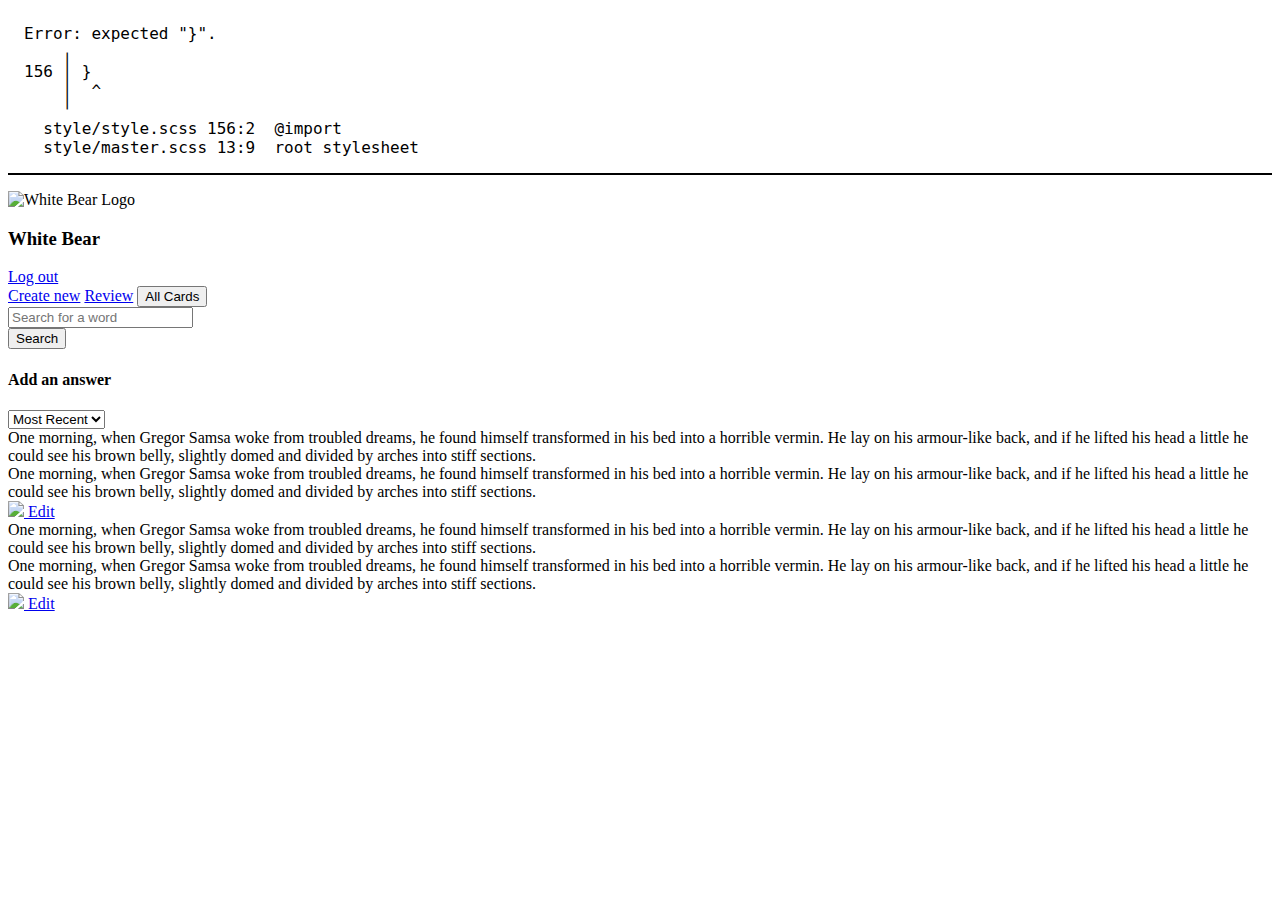
==== all-cards.html @ 585b77b2 "script" ====
<!DOCTYPE html>
<html lang="en">
   <head>
      <meta charset="UTF-8" />
      <meta content="width=device-width, initial-scale=1.0" name="viewport" />
      <link href="style/dist.css" rel="stylesheet" />
      <title>White Bear Review Answer</title>
   </head>
   <body>
      <div class="container">
         <div class="row">
            <div
               class="col-12 col-xl-6 offset-xl-3 col-lg-8 offset-lg-2 col-md-10 offset-md-1"
            >
               <img
                  alt="White Bear Logo"
                  src="icons/logo-app.svg"
                  width="32px;"
               />
               <h3 class="d-inline text-brand">White Bear</h3>
               <a
                  class="btn btn-link float-right"
                  href="index.html"
                  role="button"
                  >Log out</a
               >
               <div
                  aria-label="navigation"
                  class="btn-group d-flex mb-5"
                  role="navigation"
               >
                  <a
                     class="btn btn-secondary"
                     href="create-answer.html"
                     role="button"
                     >Create new</a
                  >
                  <a
                     class="btn btn-secondary tab-separator"
                     href="review-imagery.html"
                     role="button"
                     >Review</a
                  >
                  <button class="btn btn-secondary tab-separator tab-active">
                     All Cards
                  </button>
               </div>
            </div>
         </div>
         <div
            class="col-12 col-xl-6 offset-xl-3 col-lg-8 offset-lg-2 col-md-10 offset-md-1"
         >
            <form class="row d-flex">
               <div class="form-group col-9">
                  <input
                     aria-label="Search"
                     class="form-control"
                     placeholder="Search for a word"
                     type="text"
                  />
               </div>
               <div class="form-group d-inline col-3 float-right">
                  <button class="btn btn-primary btn-sm" type="submit">
                     Search
                  </button>
               </div>
            </form>
         </div>
         <div
            class="col-12 col-xl-6 offset-xl-3 col-lg-8 offset-lg-2 col-md-10 offset-md-1"
         >
            <form class="row d-flex">
               <div class="text-muted col-5">
                  <span class="text-nowrap"></span>
                  <h4><span class="text-nowrap">Add an answer</span></h4>
                  <span class="text-nowrap"></span>
               </div>
               <div class="form-group col-7">
                  <select class="form-control" id="exampleFormControlSelect1">
                     <option>
                        Most Recent
                     </option>
                     <option>
                        Oldest
                     </option>
                     <option>
                        Hardest
                     </option>
                     <option>
                        Easiest
                     </option>
                  </select>
               </div>
            </form>
            <div class="row mb-4">
               <div class="col-10">
                  <div class="card bg-primary">
                     <div class="card-body">
                        One morning, when Gregor Samsa woke from troubled
                        dreams, he found himself transformed in his bed into a
                        horrible vermin. He lay on his armour-like back, and if
                        he lifted his head a little he could see his brown
                        belly, slightly domed and divided by arches into stiff
                        sections.
                     </div>
                  </div>
                  <div class="card bg-secondary">
                     <div class="card-body">
                        One morning, when Gregor Samsa woke from troubled
                        dreams, he found himself transformed in his bed into a
                        horrible vermin. He lay on his armour-like back, and if
                        he lifted his head a little he could see his brown
                        belly, slightly domed and divided by arches into stiff
                        sections.
                     </div>
                  </div>
               </div>
               <div class="col-2 justify-content-left">
                  <a
                     class="btn btn-link float-right"
                     href="edit.html"
                     role="button"
                     ><img src="icons/edit.svg" width="20px" /> Edit</a
                  >
               </div>
            </div>
            <div class="row mb-4">
               <div class="col-10">
                  <div class="card bg-primary">
                     <div class="card-body">
                        One morning, when Gregor Samsa woke from troubled
                        dreams, he found himself transformed in his bed into a
                        horrible vermin. He lay on his armour-like back, and if
                        he lifted his head a little he could see his brown
                        belly, slightly domed and divided by arches into stiff
                        sections.
                     </div>
                  </div>
                  <div class="card bg-secondary">
                     <div class="card-body">
                        One morning, when Gregor Samsa woke from troubled
                        dreams, he found himself transformed in his bed into a
                        horrible vermin. He lay on his armour-like back, and if
                        he lifted his head a little he could see his brown
                        belly, slightly domed and divided by arches into stiff
                        sections.
                     </div>
                  </div>
               </div>
               <div class="col-2 justify-content-left mb-4">
                  <a
                     class="btn btn-link float-right"
                     href="edit.html"
                     role="button"
                     ><img class="d-inline" src="icons/edit.svg" width="20px" />
                     Edit</a
                  >
               </div>
            </div>
         </div>
      </div>
   </body>
</html>
---- style/dist.css ----
/* Error: expected "}".
 *     ,
 * 156 | }
 *     |  ^
 *     '
 *   style/style.scss 156:2  @import
 *   style/master.scss 13:9  root stylesheet */

body::before {
  font-family: "Source Code Pro", "SF Mono", Monaco, Inconsolata, "Fira Mono",
      "Droid Sans Mono", monospace, monospace;
  white-space: pre;
  display: block;
  padding: 1em;
  margin-bottom: 1em;
  border-bottom: 2px solid black;
  content: 'Error: expected "}".\a     \2577 \a 156 \2502  }\a     \2502   ^\a     \2575 \a   style/style.scss 156:2  @import\a   style/master.scss 13:9  root stylesheet';
}
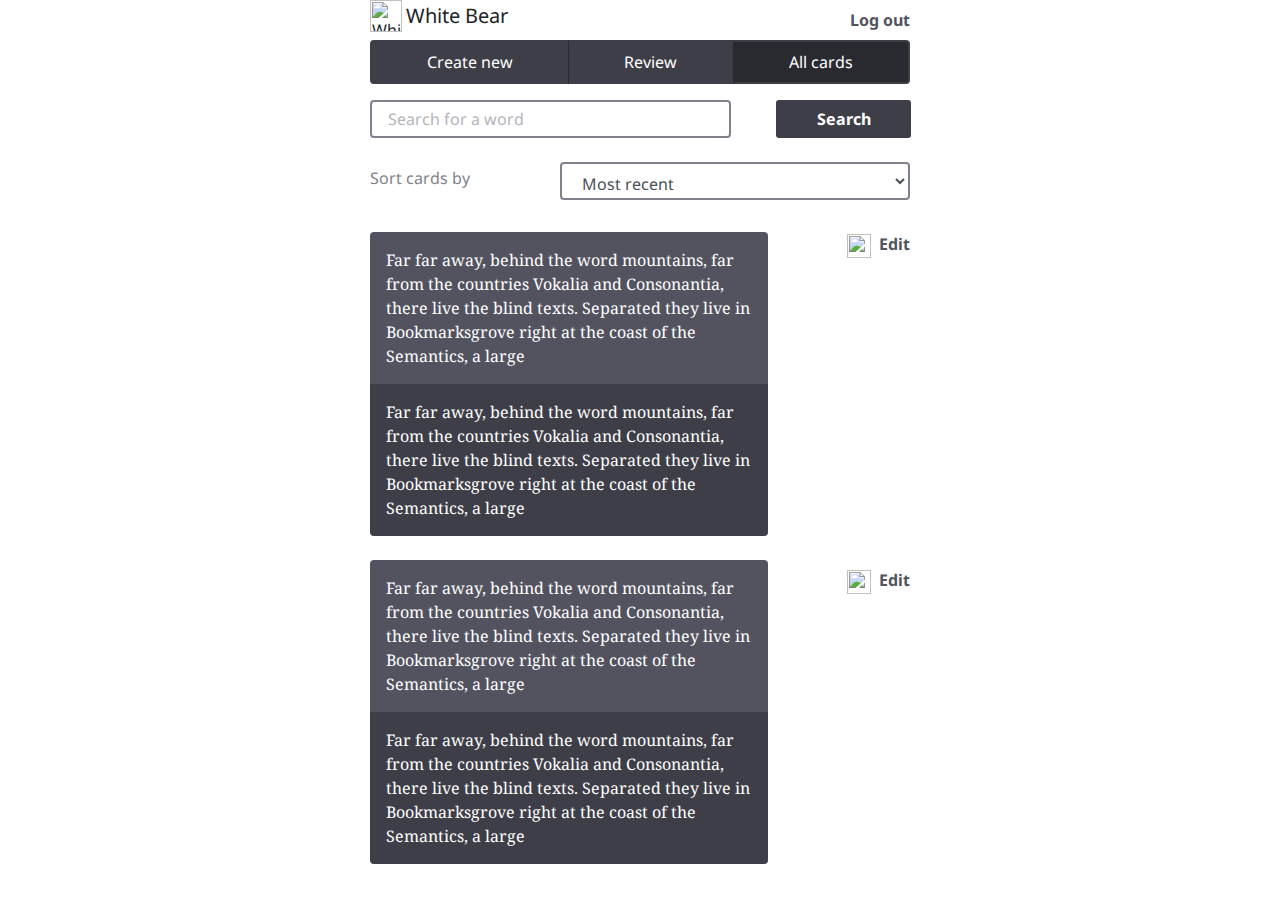
==== commit 9cd0bb0c: "updated" ====
--- a/all-cards.html
+++ b/all-cards.html
@@ -1,10 +1,10 @@
-<!DOCTYPE html>
 <html lang="en">
    <head>
       <meta charset="UTF-8" />
-      <meta content="width=device-width, initial-scale=1.0" name="viewport" />
-      <link href="style/dist.css" rel="stylesheet" />
-      <title>White Bear Review Answer</title>
+      <meta name="viewport" content="width=device-width, initial-scale=1.0" />
+      <meta http-equiv="X-UA-Compatible" content="ie=edge" />
+      <link rel="stylesheet" href="style/dist.css" />
+      <title>Review Cards</title>
    </head>
    <body>
       <div class="container">
@@ -12,152 +12,161 @@
             <div
                class="col-12 col-xl-6 offset-xl-3 col-lg-8 offset-lg-2 col-md-10 offset-md-1"
             >
-               <img
-                  alt="White Bear Logo"
-                  src="icons/logo-app.svg"
-                  width="32px;"
-               />
-               <h3 class="d-inline text-brand">White Bear</h3>
-               <a
-                  class="btn btn-link float-right"
-                  href="index.html"
-                  role="button"
-                  >Log out</a
-               >
+               <div>
+                  <img
+                     src="icons/logo-app.svg"
+                     width="32px;"
+                     alt="White Bear Logo"
+                  />
+
+                  <h3 class="d-inline btn-group">White Bear</h3>
+                  <a href="index.html" class="btn btn-link float-right"
+                     >Log out</a
+                  >
+               </div>
+
+               <!--Navigation bar-->
                <div
+                  class="btn-group nav-bar"
+                  role="navigation"
+                  style="width: 100%;"
                   aria-label="navigation"
-                  class="btn-group d-flex mb-5"
-                  role="navigation"
                >
                   <a
+                     href="create-answer.html"
+                     type="button"
                      class="btn btn-secondary"
-                     href="create-answer.html"
-                     role="button"
-                     >Create new</a
                   >
+                     Create new
+                  </a>
                   <a
+                     href="review-answer.html"
+                     type="button"
                      class="btn btn-secondary tab-separator"
-                     href="review-imagery.html"
-                     role="button"
-                     >Review</a
                   >
-                  <button class="btn btn-secondary tab-separator tab-active">
-                     All Cards
+                     Review
+                  </a>
+                  <a
+                     href="all-cards.html"
+                     type="button"
+                     class="btn btn-secondary tab-separator tab-active"
+                  >
+                     All cards
+                  </a>
+               </div>
+
+               <!-- top of all cards page -->
+               <div class="input-group-prepend mt-4 mb-5">
+                  <input
+                     type="text"
+                     class="form-control col-8 thick-border"
+                     placeholder="Search for a word"
+                  />
+                  <button
+                     type="submit"
+                     class="btn btn-primary btn-sm col-3 offset-1"
+                  >
+                     Search
                   </button>
+                  <div class="clearfix"></div>
+               </div>
+               <!-- come back to fix dropdown -->
+
+               <div class="row">
+                  <div class="col-4">
+                     <p class="text-muted mt-1" >
+                        Sort cards by
+                     </p>
+                  </div>
+                     <div class="col-8">
+                  <select class="thick-border form-control">
+                     <option selected>Most recent</option>
+                     <option value="1">Easiest</option>
+                     <option value="2">Hardest</option>
+                     <option value="3">Oldest</option>
+                  </select>
                </div>
             </div>
-         </div>
-         <div
-            class="col-12 col-xl-6 offset-xl-3 col-lg-8 offset-lg-2 col-md-10 offset-md-1"
-         >
-            <form class="row d-flex">
-               <div class="form-group col-9">
-                  <input
-                     aria-label="Search"
-                     class="form-control"
-                     placeholder="Search for a word"
-                     type="text"
-                  />
-               </div>
-               <div class="form-group d-inline col-3 float-right">
-                  <button class="btn btn-primary btn-sm" type="submit">
-                     Search
-                  </button>
-               </div>
-            </form>
-         </div>
-         <div
-            class="col-12 col-xl-6 offset-xl-3 col-lg-8 offset-lg-2 col-md-10 offset-md-1"
-         >
-            <form class="row d-flex">
-               <div class="text-muted col-5">
-                  <span class="text-nowrap"></span>
-                  <h4><span class="text-nowrap">Add an answer</span></h4>
-                  <span class="text-nowrap"></span>
-               </div>
-               <div class="form-group col-7">
-                  <select class="form-control" id="exampleFormControlSelect1">
-                     <option>
-                        Most Recent
-                     </option>
-                     <option>
-                        Oldest
-                     </option>
-                     <option>
-                        Hardest
-                     </option>
-                     <option>
-                        Easiest
-                     </option>
-                  </select>
-               </div>
-            </form>
-            <div class="row mb-4">
-               <div class="col-10">
-                  <div class="card bg-primary">
-                     <div class="card-body">
-                        One morning, when Gregor Samsa woke from troubled
-                        dreams, he found himself transformed in his bed into a
-                        horrible vermin. He lay on his armour-like back, and if
-                        he lifted his head a little he could see his brown
-                        belly, slightly domed and divided by arches into stiff
-                        sections.
+            <div class="clearfix"></div>
+
+            <!-- first edit button -->
+            <div class="row">
+               <div class="mt-6 col-9">
+                  <div class="card bg-primary ">
+                     <div
+                        class="card-body"
+                        style="color: white; font-size: 16px;"
+                     >
+                        Far far away, behind the word mountains, far from the
+                        countries Vokalia and Consonantia, there live the blind
+                        texts. Separated they live in Bookmarksgrove right at
+                        the coast of the Semantics, a large
                      </div>
                   </div>
-                  <div class="card bg-secondary">
-                     <div class="card-body">
-                        One morning, when Gregor Samsa woke from troubled
-                        dreams, he found himself transformed in his bed into a
-                        horrible vermin. He lay on his armour-like back, and if
-                        he lifted his head a little he could see his brown
-                        belly, slightly domed and divided by arches into stiff
-                        sections.
+
+                  <div class="card bg-secondary mb-5">
+                     <div class="card-body" style="font-size: 16px;">
+                        Far far away, behind the word mountains, far from the
+                        countries Vokalia and Consonantia, there live the blind
+                        texts. Separated they live in Bookmarksgrove right at
+                        the coast of the Semantics, a large
                      </div>
                   </div>
                </div>
-               <div class="col-2 justify-content-left">
-                  <a
-                     class="btn btn-link float-right"
-                     href="edit.html"
-                     role="button"
-                     ><img src="icons/edit.svg" width="20px" /> Edit</a
-                  >
+               <div class=" mt-5 col-3">
+                  <a href="edit.html" type="button" class="btn btn-link float-right">
+                     <img
+                        src="/icons/edit.svg"
+                        width="24px"
+                        style="margin-bottom: 0px;"
+                        class="mr-1"
+                     />
+                     Edit
+                  </a>
                </div>
             </div>
-            <div class="row mb-4">
-               <div class="col-10">
+            <!-- second edit button-->
+            <div class="row">
+               <div class="col-9">
                   <div class="card bg-primary">
-                     <div class="card-body">
-                        One morning, when Gregor Samsa woke from troubled
-                        dreams, he found himself transformed in his bed into a
-                        horrible vermin. He lay on his armour-like back, and if
-                        he lifted his head a little he could see his brown
-                        belly, slightly domed and divided by arches into stiff
-                        sections.
+                     <div
+                        class="card-body"
+                        style="color: white; font-size: 16px;"
+                     >
+                        Far far away, behind the word mountains, far from the
+                        countries Vokalia and Consonantia, there live the blind
+                        texts. Separated they live in Bookmarksgrove right at
+                        the coast of the Semantics, a large
                      </div>
                   </div>
-                  <div class="card bg-secondary">
-                     <div class="card-body">
-                        One morning, when Gregor Samsa woke from troubled
-                        dreams, he found himself transformed in his bed into a
-                        horrible vermin. He lay on his armour-like back, and if
-                        he lifted his head a little he could see his brown
-                        belly, slightly domed and divided by arches into stiff
-                        sections.
+
+                  <div class="card bg-secondary  mb-5">
+                     <div class="card-body" style="font-size: 16px;">
+                        Far far away, behind the word mountains, far from the
+                        countries Vokalia and Consonantia, there live the blind
+                        texts. Separated they live in Bookmarksgrove right at
+                        the coast of the Semantics, a large
                      </div>
                   </div>
                </div>
-               <div class="col-2 justify-content-left mb-4">
-                  <a
-                     class="btn btn-link float-right"
-                     href="edit.html"
-                     role="button"
-                     ><img class="d-inline" src="icons/edit.svg" width="20px" />
-                     Edit</a
-                  >
+               <div class="col-3">
+                  <a href="edit.html" type="button" class="btn btn-link float-right">
+                     <img
+                        src="/icons/edit.svg"
+                        width="24px"
+                        style="margin-bottom: 0px;"
+                        class="mr-1"
+                     />
+                     Edit
+                  </a>
                </div>
             </div>
          </div>
       </div>
    </body>
-</html>
+   <script
+      src="https://cdnjs.cloudflare.com/ajax/libs/jquery/3.5.1/jquery.min.js"
+      defer
+   ></script>
+   <script src="script.js" defer></script>
+</html>--- a/style/dist.css
+++ b/style/dist.css
@@ -1,18 +1,11903 @@
-/* Error: expected "}".
- *     ,
- * 156 | }
- *     |  ^
- *     '
- *   style/style.scss 156:2  @import
- *   style/master.scss 13:9  root stylesheet */
-
-body::before {
-  font-family: "Source Code Pro", "SF Mono", Monaco, Inconsolata, "Fira Mono",
-      "Droid Sans Mono", monospace, monospace;
-  white-space: pre;
-  display: block;
-  padding: 1em;
-  margin-bottom: 1em;
-  border-bottom: 2px solid black;
-  content: 'Error: expected "}".\a     \2577 \a 156 \2502  }\a     \2502   ^\a     \2575 \a   style/style.scss 156:2  @import\a   style/master.scss 13:9  root stylesheet';
-}
+@charset "UTF-8";
+@import url("https://fonts.googleapis.com/css2?family=Fira+Sans:wght@500&family=Noto+Sans:wght@400;700&family=Noto+Serif&display=swap");
+/*!
+ * Bootstrap v4.4.1 (https://getbootstrap.com/)
+ * Copyright 2011-2019 The Bootstrap Authors
+ * Copyright 2011-2019 Twitter, Inc.
+ * Licensed under MIT (https://github.com/twbs/bootstrap/blob/master/LICENSE)
+ */
+:root {
+   --blue: #2f52b9;
+   --indigo: #6610f2;
+   --purple: #6f42c1;
+   --pink: #e83e8c;
+   --red: #a42443;
+   --orange: #fd7e14;
+   --yellow: #ffc107;
+   --green: #28a745;
+   --teal: #20c997;
+   --cyan: #17a2b8;
+   --white: #fff;
+   --gray: #52535f;
+   --gray-dark: #292a30;
+   --primary: #52535f;
+   --secondary: #3d3e47;
+   --success: #2f52b9;
+   --info: #17a2b8;
+   --warning: #ffc107;
+   --danger: #a42443;
+   --light: #cccdd2;
+   --dark: #292a30;
+   --breakpoint-xs: 0;
+   --breakpoint-sm: 576px;
+   --breakpoint-md: 768px;
+   --breakpoint-lg: 992px;
+   --breakpoint-xl: 1200px;
+   --font-family-sans-serif: "Noto Sans", sans-serif, "Apple Color Emoji",
+      "Segoe UI Emoji", "Segoe UI Symbol", "Noto Color Emoji";
+   --font-family-monospace: SFMono-Regular, Menlo, Monaco, Consolas,
+      "Liberation Mono", "Courier New", monospace;
+}
+
+*,
+*::before,
+*::after {
+   box-sizing: border-box;
+}
+
+html {
+   font-family: sans-serif;
+   line-height: 1.15;
+   -webkit-text-size-adjust: 100%;
+   -webkit-tap-highlight-color: rgba(0, 0, 0, 0);
+}
+
+article,
+aside,
+figcaption,
+figure,
+footer,
+header,
+hgroup,
+main,
+nav,
+section {
+   display: block;
+}
+
+body {
+   margin: 0;
+   font-family: "Noto Sans", sans-serif, "Apple Color Emoji", "Segoe UI Emoji",
+      "Segoe UI Symbol", "Noto Color Emoji";
+   font-size: 1rem;
+   font-weight: 400;
+   line-height: 1.5;
+   color: #212529;
+   text-align: left;
+   background-color: #fff;
+}
+
+[tabindex="-1"]:focus:not(:focus-visible) {
+   outline: 0 !important;
+}
+
+hr {
+   box-sizing: content-box;
+   height: 0;
+   overflow: visible;
+}
+
+h1,
+h2,
+h3,
+h4,
+h5,
+h6 {
+   margin-top: 0;
+   margin-bottom: 0.5rem;
+}
+
+p {
+   margin-top: 0;
+   margin-bottom: 0;
+}
+
+abbr[title],
+abbr[data-original-title] {
+   text-decoration: underline;
+   text-decoration: underline dotted;
+   cursor: help;
+   border-bottom: 0;
+   text-decoration-skip-ink: none;
+}
+
+address {
+   margin-bottom: 1rem;
+   font-style: normal;
+   line-height: inherit;
+}
+
+ol,
+ul,
+dl {
+   margin-top: 0;
+   margin-bottom: 1rem;
+}
+
+ol ol,
+ul ul,
+ol ul,
+ul ol {
+   margin-bottom: 0;
+}
+
+dt {
+   font-weight: 700;
+}
+
+dd {
+   margin-bottom: 0.5rem;
+   margin-left: 0;
+}
+
+blockquote {
+   margin: 0 0 1rem;
+}
+
+b,
+strong {
+   font-weight: bolder;
+}
+
+small {
+   font-size: 80%;
+}
+
+sub,
+sup {
+   position: relative;
+   font-size: 75%;
+   line-height: 0;
+   vertical-align: baseline;
+}
+
+sub {
+   bottom: -0.25em;
+}
+
+sup {
+   top: -0.5em;
+}
+
+a {
+   color: #52535f;
+   text-decoration: none;
+   background-color: transparent;
+}
+a:hover {
+   color: #2f2f36;
+   text-decoration: underline;
+}
+
+a:not([href]) {
+   color: inherit;
+   text-decoration: none;
+}
+a:not([href]):hover {
+   color: inherit;
+   text-decoration: none;
+}
+
+pre,
+code,
+kbd,
+samp {
+   font-family: SFMono-Regular, Menlo, Monaco, Consolas, "Liberation Mono",
+      "Courier New", monospace;
+   font-size: 1em;
+}
+
+pre {
+   margin-top: 0;
+   margin-bottom: 1rem;
+   overflow: auto;
+}
+
+figure {
+   margin: 0 0 1rem;
+}
+
+img {
+   vertical-align: middle;
+   border-style: none;
+}
+
+svg {
+   overflow: hidden;
+   vertical-align: middle;
+}
+
+table {
+   border-collapse: collapse;
+}
+
+caption {
+   padding-top: 0.75rem;
+   padding-bottom: 0.75rem;
+   color: #6c757d;
+   text-align: left;
+   caption-side: bottom;
+}
+
+th {
+   text-align: inherit;
+}
+
+label {
+   display: inline-block;
+   margin-bottom: 0.5rem;
+}
+
+button {
+   border-radius: 0;
+}
+
+button:focus {
+   outline: 1px dotted;
+   outline: 5px auto -webkit-focus-ring-color;
+}
+
+input,
+button,
+select,
+optgroup,
+textarea {
+   margin: 0;
+   font-family: inherit;
+   font-size: inherit;
+   line-height: inherit;
+}
+
+button,
+input {
+   overflow: visible;
+}
+
+button,
+select {
+   text-transform: none;
+}
+
+select {
+   word-wrap: normal;
+}
+
+button,
+[type="button"],
+[type="reset"],
+[type="submit"] {
+   -webkit-appearance: button;
+}
+
+button:not(:disabled),
+[type="button"]:not(:disabled),
+[type="reset"]:not(:disabled),
+[type="submit"]:not(:disabled) {
+   cursor: pointer;
+}
+
+button::-moz-focus-inner,
+[type="button"]::-moz-focus-inner,
+[type="reset"]::-moz-focus-inner,
+[type="submit"]::-moz-focus-inner {
+   padding: 0;
+   border-style: none;
+}
+
+input[type="radio"],
+input[type="checkbox"] {
+   box-sizing: border-box;
+   padding: 0;
+}
+
+input[type="date"],
+input[type="time"],
+input[type="datetime-local"],
+input[type="month"] {
+   -webkit-appearance: listbox;
+}
+
+textarea {
+   overflow: auto;
+   resize: vertical;
+}
+
+fieldset {
+   min-width: 0;
+   padding: 0;
+   margin: 0;
+   border: 0;
+}
+
+legend {
+   display: block;
+   width: 100%;
+   max-width: 100%;
+   padding: 0;
+   margin-bottom: 0.5rem;
+   font-size: 1.5rem;
+   line-height: inherit;
+   color: inherit;
+   white-space: normal;
+}
+
+progress {
+   vertical-align: baseline;
+}
+
+[type="number"]::-webkit-inner-spin-button,
+[type="number"]::-webkit-outer-spin-button {
+   height: auto;
+}
+
+[type="search"] {
+   outline-offset: -2px;
+   -webkit-appearance: none;
+}
+
+[type="search"]::-webkit-search-decoration {
+   -webkit-appearance: none;
+}
+
+::-webkit-file-upload-button {
+   font: inherit;
+   -webkit-appearance: button;
+}
+
+output {
+   display: inline-block;
+}
+
+summary {
+   display: list-item;
+   cursor: pointer;
+}
+
+template {
+   display: none;
+}
+
+[hidden] {
+   display: none !important;
+}
+
+h1,
+h2,
+h3,
+h4,
+h5,
+h6,
+.h1,
+.h2,
+.h3,
+.h4,
+.h5,
+.h6 {
+   margin-bottom: 0.5rem;
+   font-weight: 500;
+   line-height: 1.2;
+}
+
+h1,
+.h1 {
+   font-size: 3.75rem;
+}
+
+h2,
+.h2 {
+   font-size: 1.6875rem;
+}
+
+h3,
+.h3 {
+   font-size: 1.25rem;
+}
+
+h4,
+.h4 {
+   font-size: 1.25rem;
+}
+
+h5,
+.h5 {
+   font-size: 1.25rem;
+}
+
+h6,
+.h6 {
+   font-size: 1rem;
+}
+
+.lead {
+   font-size: 1.25rem;
+   font-weight: 400;
+}
+
+.display-1 {
+   font-size: 6rem;
+   font-weight: 300;
+   line-height: 1.2;
+}
+
+.display-2 {
+   font-size: 5.5rem;
+   font-weight: 300;
+   line-height: 1.2;
+}
+
+.display-3 {
+   font-size: 4.5rem;
+   font-weight: 300;
+   line-height: 1.2;
+}
+
+.display-4 {
+   font-size: 3.5rem;
+   font-weight: 300;
+   line-height: 1.2;
+}
+
+hr {
+   margin-top: 1rem;
+   margin-bottom: 1rem;
+   border: 0;
+   border-top: 1px solid rgba(0, 0, 0, 0.1);
+}
+
+small,
+.small {
+   font-size: 80%;
+   font-weight: 400;
+}
+
+mark,
+.mark {
+   padding: 0.2em;
+   background-color: #fcf8e3;
+}
+
+.list-unstyled {
+   padding-left: 0;
+   list-style: none;
+}
+
+.list-inline {
+   padding-left: 0;
+   list-style: none;
+}
+
+.list-inline-item {
+   display: inline-block;
+}
+.list-inline-item:not(:last-child) {
+   margin-right: 0.5rem;
+}
+
+.initialism {
+   font-size: 90%;
+   text-transform: uppercase;
+}
+
+.blockquote {
+   margin-bottom: 1rem;
+   font-size: 1.25rem;
+}
+
+.blockquote-footer {
+   display: block;
+   font-size: 80%;
+   color: #6c757d;
+}
+.blockquote-footer::before {
+   content: "— ";
+}
+
+.img-fluid {
+   max-width: 100%;
+   height: auto;
+}
+
+.img-thumbnail {
+   padding: 0.25rem;
+   background-color: #fff;
+   border: 1px solid #dee2e6;
+   border-radius: 0.25rem;
+   max-width: 100%;
+   height: auto;
+}
+
+.figure {
+   display: inline-block;
+}
+
+.figure-img {
+   margin-bottom: 0.5rem;
+   line-height: 1;
+}
+
+.figure-caption {
+   font-size: 90%;
+   color: #6c757d;
+}
+
+code {
+   font-size: 87.5%;
+   color: #e83e8c;
+   word-wrap: break-word;
+}
+a > code {
+   color: inherit;
+}
+
+kbd {
+   padding: 0.2rem 0.4rem;
+   font-size: 87.5%;
+   color: #fff;
+   background-color: #212529;
+   border-radius: 4px;
+}
+kbd kbd {
+   padding: 0;
+   font-size: 100%;
+   font-weight: 700;
+}
+
+pre {
+   display: block;
+   font-size: 87.5%;
+   color: #212529;
+}
+pre code {
+   font-size: inherit;
+   color: inherit;
+   word-break: normal;
+}
+
+.pre-scrollable {
+   max-height: 340px;
+   overflow-y: scroll;
+}
+
+.container {
+   width: 100%;
+   padding-right: 15px;
+   padding-left: 15px;
+   margin-right: auto;
+   margin-left: auto;
+}
+@media (min-width: 576px) {
+   .container {
+      max-width: 540px;
+   }
+}
+@media (min-width: 768px) {
+   .container {
+      max-width: 720px;
+   }
+}
+@media (min-width: 992px) {
+   .container {
+      max-width: 960px;
+   }
+}
+@media (min-width: 1200px) {
+   .container {
+      max-width: 1140px;
+   }
+}
+
+.container-fluid,
+.container-xl,
+.container-lg,
+.container-md,
+.container-sm {
+   width: 100%;
+   padding-right: 15px;
+   padding-left: 15px;
+   margin-right: auto;
+   margin-left: auto;
+}
+
+@media (min-width: 576px) {
+   .container-sm,
+   .container {
+      max-width: 540px;
+   }
+}
+@media (min-width: 768px) {
+   .container-md,
+   .container-sm,
+   .container {
+      max-width: 720px;
+   }
+}
+@media (min-width: 992px) {
+   .container-lg,
+   .container-md,
+   .container-sm,
+   .container {
+      max-width: 960px;
+   }
+}
+@media (min-width: 1200px) {
+   .container-xl,
+   .container-lg,
+   .container-md,
+   .container-sm,
+   .container {
+      max-width: 1140px;
+   }
+}
+.row {
+   display: flex;
+   flex-wrap: wrap;
+   margin-right: -15px;
+   margin-left: -15px;
+}
+
+.no-gutters {
+   margin-right: 0;
+   margin-left: 0;
+}
+.no-gutters > .col,
+.no-gutters > [class*="col-"] {
+   padding-right: 0;
+   padding-left: 0;
+}
+
+.col-xl,
+.col-xl-auto,
+.col-xl-12,
+.col-xl-11,
+.col-xl-10,
+.col-xl-9,
+.col-xl-8,
+.col-xl-7,
+.col-xl-6,
+.col-xl-5,
+.col-xl-4,
+.col-xl-3,
+.col-xl-2,
+.col-xl-1,
+.col-lg,
+.col-lg-auto,
+.col-lg-12,
+.col-lg-11,
+.col-lg-10,
+.col-lg-9,
+.col-lg-8,
+.col-lg-7,
+.col-lg-6,
+.col-lg-5,
+.col-lg-4,
+.col-lg-3,
+.col-lg-2,
+.col-lg-1,
+.col-md,
+.col-md-auto,
+.col-md-12,
+.col-md-11,
+.col-md-10,
+.col-md-9,
+.col-md-8,
+.col-md-7,
+.col-md-6,
+.col-md-5,
+.col-md-4,
+.col-md-3,
+.col-md-2,
+.col-md-1,
+.col-sm,
+.col-sm-auto,
+.col-sm-12,
+.col-sm-11,
+.col-sm-10,
+.col-sm-9,
+.col-sm-8,
+.col-sm-7,
+.col-sm-6,
+.col-sm-5,
+.col-sm-4,
+.col-sm-3,
+.col-sm-2,
+.col-sm-1,
+.col,
+.col-auto,
+.col-12,
+.col-11,
+.col-10,
+.col-9,
+.col-8,
+.col-7,
+.col-6,
+.col-5,
+.col-4,
+.col-3,
+.col-2,
+.col-1 {
+   position: relative;
+   width: 100%;
+   padding-right: 15px;
+   padding-left: 15px;
+}
+
+.col {
+   flex-basis: 0;
+   flex-grow: 1;
+   max-width: 100%;
+}
+
+.row-cols-1 > * {
+   flex: 0 0 100%;
+   max-width: 100%;
+}
+
+.row-cols-2 > * {
+   flex: 0 0 50%;
+   max-width: 50%;
+}
+
+.row-cols-3 > * {
+   flex: 0 0 33.3333333333%;
+   max-width: 33.3333333333%;
+}
+
+.row-cols-4 > * {
+   flex: 0 0 25%;
+   max-width: 25%;
+}
+
+.row-cols-5 > * {
+   flex: 0 0 20%;
+   max-width: 20%;
+}
+
+.row-cols-6 > * {
+   flex: 0 0 16.6666666667%;
+   max-width: 16.6666666667%;
+}
+
+.col-auto {
+   flex: 0 0 auto;
+   width: auto;
+   max-width: 100%;
+}
+
+.col-1 {
+   flex: 0 0 8.3333333333%;
+   max-width: 8.3333333333%;
+}
+
+.col-2 {
+   flex: 0 0 16.6666666667%;
+   max-width: 16.6666666667%;
+}
+
+.col-3 {
+   flex: 0 0 25%;
+   max-width: 25%;
+}
+
+.col-4 {
+   flex: 0 0 33.3333333333%;
+   max-width: 33.3333333333%;
+}
+
+.col-5 {
+   flex: 0 0 41.6666666667%;
+   max-width: 41.6666666667%;
+}
+
+.col-6 {
+   flex: 0 0 50%;
+   max-width: 50%;
+}
+
+.col-7 {
+   flex: 0 0 58.3333333333%;
+   max-width: 58.3333333333%;
+}
+
+.col-8 {
+   flex: 0 0 66.6666666667%;
+   max-width: 66.6666666667%;
+}
+
+.col-9 {
+   flex: 0 0 75%;
+   max-width: 75%;
+}
+
+.col-10 {
+   flex: 0 0 83.3333333333%;
+   max-width: 83.3333333333%;
+}
+
+.col-11 {
+   flex: 0 0 91.6666666667%;
+   max-width: 91.6666666667%;
+}
+
+.col-12 {
+   flex: 0 0 100%;
+   max-width: 100%;
+}
+
+.order-first {
+   order: -1;
+}
+
+.order-last {
+   order: 13;
+}
+
+.order-0 {
+   order: 0;
+}
+
+.order-1 {
+   order: 1;
+}
+
+.order-2 {
+   order: 2;
+}
+
+.order-3 {
+   order: 3;
+}
+
+.order-4 {
+   order: 4;
+}
+
+.order-5 {
+   order: 5;
+}
+
+.order-6 {
+   order: 6;
+}
+
+.order-7 {
+   order: 7;
+}
+
+.order-8 {
+   order: 8;
+}
+
+.order-9 {
+   order: 9;
+}
+
+.order-10 {
+   order: 10;
+}
+
+.order-11 {
+   order: 11;
+}
+
+.order-12 {
+   order: 12;
+}
+
+.offset-1 {
+   margin-left: 8.3333333333%;
+}
+
+.offset-2 {
+   margin-left: 16.6666666667%;
+}
+
+.offset-3 {
+   margin-left: 25%;
+}
+
+.offset-4 {
+   margin-left: 33.3333333333%;
+}
+
+.offset-5 {
+   margin-left: 41.6666666667%;
+}
+
+.offset-6 {
+   margin-left: 50%;
+}
+
+.offset-7 {
+   margin-left: 58.3333333333%;
+}
+
+.offset-8 {
+   margin-left: 66.6666666667%;
+}
+
+.offset-9 {
+   margin-left: 75%;
+}
+
+.offset-10 {
+   margin-left: 83.3333333333%;
+}
+
+.offset-11 {
+   margin-left: 91.6666666667%;
+}
+
+@media (min-width: 576px) {
+   .col-sm {
+      flex-basis: 0;
+      flex-grow: 1;
+      max-width: 100%;
+   }
+
+   .row-cols-sm-1 > * {
+      flex: 0 0 100%;
+      max-width: 100%;
+   }
+
+   .row-cols-sm-2 > * {
+      flex: 0 0 50%;
+      max-width: 50%;
+   }
+
+   .row-cols-sm-3 > * {
+      flex: 0 0 33.3333333333%;
+      max-width: 33.3333333333%;
+   }
+
+   .row-cols-sm-4 > * {
+      flex: 0 0 25%;
+      max-width: 25%;
+   }
+
+   .row-cols-sm-5 > * {
+      flex: 0 0 20%;
+      max-width: 20%;
+   }
+
+   .row-cols-sm-6 > * {
+      flex: 0 0 16.6666666667%;
+      max-width: 16.6666666667%;
+   }
+
+   .col-sm-auto {
+      flex: 0 0 auto;
+      width: auto;
+      max-width: 100%;
+   }
+
+   .col-sm-1 {
+      flex: 0 0 8.3333333333%;
+      max-width: 8.3333333333%;
+   }
+
+   .col-sm-2 {
+      flex: 0 0 16.6666666667%;
+      max-width: 16.6666666667%;
+   }
+
+   .col-sm-3 {
+      flex: 0 0 25%;
+      max-width: 25%;
+   }
+
+   .col-sm-4 {
+      flex: 0 0 33.3333333333%;
+      max-width: 33.3333333333%;
+   }
+
+   .col-sm-5 {
+      flex: 0 0 41.6666666667%;
+      max-width: 41.6666666667%;
+   }
+
+   .col-sm-6 {
+      flex: 0 0 50%;
+      max-width: 50%;
+   }
+
+   .col-sm-7 {
+      flex: 0 0 58.3333333333%;
+      max-width: 58.3333333333%;
+   }
+
+   .col-sm-8 {
+      flex: 0 0 66.6666666667%;
+      max-width: 66.6666666667%;
+   }
+
+   .col-sm-9 {
+      flex: 0 0 75%;
+      max-width: 75%;
+   }
+
+   .col-sm-10 {
+      flex: 0 0 83.3333333333%;
+      max-width: 83.3333333333%;
+   }
+
+   .col-sm-11 {
+      flex: 0 0 91.6666666667%;
+      max-width: 91.6666666667%;
+   }
+
+   .col-sm-12 {
+      flex: 0 0 100%;
+      max-width: 100%;
+   }
+
+   .order-sm-first {
+      order: -1;
+   }
+
+   .order-sm-last {
+      order: 13;
+   }
+
+   .order-sm-0 {
+      order: 0;
+   }
+
+   .order-sm-1 {
+      order: 1;
+   }
+
+   .order-sm-2 {
+      order: 2;
+   }
+
+   .order-sm-3 {
+      order: 3;
+   }
+
+   .order-sm-4 {
+      order: 4;
+   }
+
+   .order-sm-5 {
+      order: 5;
+   }
+
+   .order-sm-6 {
+      order: 6;
+   }
+
+   .order-sm-7 {
+      order: 7;
+   }
+
+   .order-sm-8 {
+      order: 8;
+   }
+
+   .order-sm-9 {
+      order: 9;
+   }
+
+   .order-sm-10 {
+      order: 10;
+   }
+
+   .order-sm-11 {
+      order: 11;
+   }
+
+   .order-sm-12 {
+      order: 12;
+   }
+
+   .offset-sm-0 {
+      margin-left: 0;
+   }
+
+   .offset-sm-1 {
+      margin-left: 8.3333333333%;
+   }
+
+   .offset-sm-2 {
+      margin-left: 16.6666666667%;
+   }
+
+   .offset-sm-3 {
+      margin-left: 25%;
+   }
+
+   .offset-sm-4 {
+      margin-left: 33.3333333333%;
+   }
+
+   .offset-sm-5 {
+      margin-left: 41.6666666667%;
+   }
+
+   .offset-sm-6 {
+      margin-left: 50%;
+   }
+
+   .offset-sm-7 {
+      margin-left: 58.3333333333%;
+   }
+
+   .offset-sm-8 {
+      margin-left: 66.6666666667%;
+   }
+
+   .offset-sm-9 {
+      margin-left: 75%;
+   }
+
+   .offset-sm-10 {
+      margin-left: 83.3333333333%;
+   }
+
+   .offset-sm-11 {
+      margin-left: 91.6666666667%;
+   }
+}
+@media (min-width: 768px) {
+   .col-md {
+      flex-basis: 0;
+      flex-grow: 1;
+      max-width: 100%;
+   }
+
+   .row-cols-md-1 > * {
+      flex: 0 0 100%;
+      max-width: 100%;
+   }
+
+   .row-cols-md-2 > * {
+      flex: 0 0 50%;
+      max-width: 50%;
+   }
+
+   .row-cols-md-3 > * {
+      flex: 0 0 33.3333333333%;
+      max-width: 33.3333333333%;
+   }
+
+   .row-cols-md-4 > * {
+      flex: 0 0 25%;
+      max-width: 25%;
+   }
+
+   .row-cols-md-5 > * {
+      flex: 0 0 20%;
+      max-width: 20%;
+   }
+
+   .row-cols-md-6 > * {
+      flex: 0 0 16.6666666667%;
+      max-width: 16.6666666667%;
+   }
+
+   .col-md-auto {
+      flex: 0 0 auto;
+      width: auto;
+      max-width: 100%;
+   }
+
+   .col-md-1 {
+      flex: 0 0 8.3333333333%;
+      max-width: 8.3333333333%;
+   }
+
+   .col-md-2 {
+      flex: 0 0 16.6666666667%;
+      max-width: 16.6666666667%;
+   }
+
+   .col-md-3 {
+      flex: 0 0 25%;
+      max-width: 25%;
+   }
+
+   .col-md-4 {
+      flex: 0 0 33.3333333333%;
+      max-width: 33.3333333333%;
+   }
+
+   .col-md-5 {
+      flex: 0 0 41.6666666667%;
+      max-width: 41.6666666667%;
+   }
+
+   .col-md-6 {
+      flex: 0 0 50%;
+      max-width: 50%;
+   }
+
+   .col-md-7 {
+      flex: 0 0 58.3333333333%;
+      max-width: 58.3333333333%;
+   }
+
+   .col-md-8 {
+      flex: 0 0 66.6666666667%;
+      max-width: 66.6666666667%;
+   }
+
+   .col-md-9 {
+      flex: 0 0 75%;
+      max-width: 75%;
+   }
+
+   .col-md-10 {
+      flex: 0 0 83.3333333333%;
+      max-width: 83.3333333333%;
+   }
+
+   .col-md-11 {
+      flex: 0 0 91.6666666667%;
+      max-width: 91.6666666667%;
+   }
+
+   .col-md-12 {
+      flex: 0 0 100%;
+      max-width: 100%;
+   }
+
+   .order-md-first {
+      order: -1;
+   }
+
+   .order-md-last {
+      order: 13;
+   }
+
+   .order-md-0 {
+      order: 0;
+   }
+
+   .order-md-1 {
+      order: 1;
+   }
+
+   .order-md-2 {
+      order: 2;
+   }
+
+   .order-md-3 {
+      order: 3;
+   }
+
+   .order-md-4 {
+      order: 4;
+   }
+
+   .order-md-5 {
+      order: 5;
+   }
+
+   .order-md-6 {
+      order: 6;
+   }
+
+   .order-md-7 {
+      order: 7;
+   }
+
+   .order-md-8 {
+      order: 8;
+   }
+
+   .order-md-9 {
+      order: 9;
+   }
+
+   .order-md-10 {
+      order: 10;
+   }
+
+   .order-md-11 {
+      order: 11;
+   }
+
+   .order-md-12 {
+      order: 12;
+   }
+
+   .offset-md-0 {
+      margin-left: 0;
+   }
+
+   .offset-md-1 {
+      margin-left: 8.3333333333%;
+   }
+
+   .offset-md-2 {
+      margin-left: 16.6666666667%;
+   }
+
+   .offset-md-3 {
+      margin-left: 25%;
+   }
+
+   .offset-md-4 {
+      margin-left: 33.3333333333%;
+   }
+
+   .offset-md-5 {
+      margin-left: 41.6666666667%;
+   }
+
+   .offset-md-6 {
+      margin-left: 50%;
+   }
+
+   .offset-md-7 {
+      margin-left: 58.3333333333%;
+   }
+
+   .offset-md-8 {
+      margin-left: 66.6666666667%;
+   }
+
+   .offset-md-9 {
+      margin-left: 75%;
+   }
+
+   .offset-md-10 {
+      margin-left: 83.3333333333%;
+   }
+
+   .offset-md-11 {
+      margin-left: 91.6666666667%;
+   }
+}
+@media (min-width: 992px) {
+   .col-lg {
+      flex-basis: 0;
+      flex-grow: 1;
+      max-width: 100%;
+   }
+
+   .row-cols-lg-1 > * {
+      flex: 0 0 100%;
+      max-width: 100%;
+   }
+
+   .row-cols-lg-2 > * {
+      flex: 0 0 50%;
+      max-width: 50%;
+   }
+
+   .row-cols-lg-3 > * {
+      flex: 0 0 33.3333333333%;
+      max-width: 33.3333333333%;
+   }
+
+   .row-cols-lg-4 > * {
+      flex: 0 0 25%;
+      max-width: 25%;
+   }
+
+   .row-cols-lg-5 > * {
+      flex: 0 0 20%;
+      max-width: 20%;
+   }
+
+   .row-cols-lg-6 > * {
+      flex: 0 0 16.6666666667%;
+      max-width: 16.6666666667%;
+   }
+
+   .col-lg-auto {
+      flex: 0 0 auto;
+      width: auto;
+      max-width: 100%;
+   }
+
+   .col-lg-1 {
+      flex: 0 0 8.3333333333%;
+      max-width: 8.3333333333%;
+   }
+
+   .col-lg-2 {
+      flex: 0 0 16.6666666667%;
+      max-width: 16.6666666667%;
+   }
+
+   .col-lg-3 {
+      flex: 0 0 25%;
+      max-width: 25%;
+   }
+
+   .col-lg-4 {
+      flex: 0 0 33.3333333333%;
+      max-width: 33.3333333333%;
+   }
+
+   .col-lg-5 {
+      flex: 0 0 41.6666666667%;
+      max-width: 41.6666666667%;
+   }
+
+   .col-lg-6 {
+      flex: 0 0 50%;
+      max-width: 50%;
+   }
+
+   .col-lg-7 {
+      flex: 0 0 58.3333333333%;
+      max-width: 58.3333333333%;
+   }
+
+   .col-lg-8 {
+      flex: 0 0 66.6666666667%;
+      max-width: 66.6666666667%;
+   }
+
+   .col-lg-9 {
+      flex: 0 0 75%;
+      max-width: 75%;
+   }
+
+   .col-lg-10 {
+      flex: 0 0 83.3333333333%;
+      max-width: 83.3333333333%;
+   }
+
+   .col-lg-11 {
+      flex: 0 0 91.6666666667%;
+      max-width: 91.6666666667%;
+   }
+
+   .col-lg-12 {
+      flex: 0 0 100%;
+      max-width: 100%;
+   }
+
+   .order-lg-first {
+      order: -1;
+   }
+
+   .order-lg-last {
+      order: 13;
+   }
+
+   .order-lg-0 {
+      order: 0;
+   }
+
+   .order-lg-1 {
+      order: 1;
+   }
+
+   .order-lg-2 {
+      order: 2;
+   }
+
+   .order-lg-3 {
+      order: 3;
+   }
+
+   .order-lg-4 {
+      order: 4;
+   }
+
+   .order-lg-5 {
+      order: 5;
+   }
+
+   .order-lg-6 {
+      order: 6;
+   }
+
+   .order-lg-7 {
+      order: 7;
+   }
+
+   .order-lg-8 {
+      order: 8;
+   }
+
+   .order-lg-9 {
+      order: 9;
+   }
+
+   .order-lg-10 {
+      order: 10;
+   }
+
+   .order-lg-11 {
+      order: 11;
+   }
+
+   .order-lg-12 {
+      order: 12;
+   }
+
+   .offset-lg-0 {
+      margin-left: 0;
+   }
+
+   .offset-lg-1 {
+      margin-left: 8.3333333333%;
+   }
+
+   .offset-lg-2 {
+      margin-left: 16.6666666667%;
+   }
+
+   .offset-lg-3 {
+      margin-left: 25%;
+   }
+
+   .offset-lg-4 {
+      margin-left: 33.3333333333%;
+   }
+
+   .offset-lg-5 {
+      margin-left: 41.6666666667%;
+   }
+
+   .offset-lg-6 {
+      margin-left: 50%;
+   }
+
+   .offset-lg-7 {
+      margin-left: 58.3333333333%;
+   }
+
+   .offset-lg-8 {
+      margin-left: 66.6666666667%;
+   }
+
+   .offset-lg-9 {
+      margin-left: 75%;
+   }
+
+   .offset-lg-10 {
+      margin-left: 83.3333333333%;
+   }
+
+   .offset-lg-11 {
+      margin-left: 91.6666666667%;
+   }
+}
+@media (min-width: 1200px) {
+   .col-xl {
+      flex-basis: 0;
+      flex-grow: 1;
+      max-width: 100%;
+   }
+
+   .row-cols-xl-1 > * {
+      flex: 0 0 100%;
+      max-width: 100%;
+   }
+
+   .row-cols-xl-2 > * {
+      flex: 0 0 50%;
+      max-width: 50%;
+   }
+
+   .row-cols-xl-3 > * {
+      flex: 0 0 33.3333333333%;
+      max-width: 33.3333333333%;
+   }
+
+   .row-cols-xl-4 > * {
+      flex: 0 0 25%;
+      max-width: 25%;
+   }
+
+   .row-cols-xl-5 > * {
+      flex: 0 0 20%;
+      max-width: 20%;
+   }
+
+   .row-cols-xl-6 > * {
+      flex: 0 0 16.6666666667%;
+      max-width: 16.6666666667%;
+   }
+
+   .col-xl-auto {
+      flex: 0 0 auto;
+      width: auto;
+      max-width: 100%;
+   }
+
+   .col-xl-1 {
+      flex: 0 0 8.3333333333%;
+      max-width: 8.3333333333%;
+   }
+
+   .col-xl-2 {
+      flex: 0 0 16.6666666667%;
+      max-width: 16.6666666667%;
+   }
+
+   .col-xl-3 {
+      flex: 0 0 25%;
+      max-width: 25%;
+   }
+
+   .col-xl-4 {
+      flex: 0 0 33.3333333333%;
+      max-width: 33.3333333333%;
+   }
+
+   .col-xl-5 {
+      flex: 0 0 41.6666666667%;
+      max-width: 41.6666666667%;
+   }
+
+   .col-xl-6 {
+      flex: 0 0 50%;
+      max-width: 50%;
+   }
+
+   .col-xl-7 {
+      flex: 0 0 58.3333333333%;
+      max-width: 58.3333333333%;
+   }
+
+   .col-xl-8 {
+      flex: 0 0 66.6666666667%;
+      max-width: 66.6666666667%;
+   }
+
+   .col-xl-9 {
+      flex: 0 0 75%;
+      max-width: 75%;
+   }
+
+   .col-xl-10 {
+      flex: 0 0 83.3333333333%;
+      max-width: 83.3333333333%;
+   }
+
+   .col-xl-11 {
+      flex: 0 0 91.6666666667%;
+      max-width: 91.6666666667%;
+   }
+
+   .col-xl-12 {
+      flex: 0 0 100%;
+      max-width: 100%;
+   }
+
+   .order-xl-first {
+      order: -1;
+   }
+
+   .order-xl-last {
+      order: 13;
+   }
+
+   .order-xl-0 {
+      order: 0;
+   }
+
+   .order-xl-1 {
+      order: 1;
+   }
+
+   .order-xl-2 {
+      order: 2;
+   }
+
+   .order-xl-3 {
+      order: 3;
+   }
+
+   .order-xl-4 {
+      order: 4;
+   }
+
+   .order-xl-5 {
+      order: 5;
+   }
+
+   .order-xl-6 {
+      order: 6;
+   }
+
+   .order-xl-7 {
+      order: 7;
+   }
+
+   .order-xl-8 {
+      order: 8;
+   }
+
+   .order-xl-9 {
+      order: 9;
+   }
+
+   .order-xl-10 {
+      order: 10;
+   }
+
+   .order-xl-11 {
+      order: 11;
+   }
+
+   .order-xl-12 {
+      order: 12;
+   }
+
+   .offset-xl-0 {
+      margin-left: 0;
+   }
+
+   .offset-xl-1 {
+      margin-left: 8.3333333333%;
+   }
+
+   .offset-xl-2 {
+      margin-left: 16.6666666667%;
+   }
+
+   .offset-xl-3 {
+      margin-left: 25%;
+   }
+
+   .offset-xl-4 {
+      margin-left: 33.3333333333%;
+   }
+
+   .offset-xl-5 {
+      margin-left: 41.6666666667%;
+   }
+
+   .offset-xl-6 {
+      margin-left: 50%;
+   }
+
+   .offset-xl-7 {
+      margin-left: 58.3333333333%;
+   }
+
+   .offset-xl-8 {
+      margin-left: 66.6666666667%;
+   }
+
+   .offset-xl-9 {
+      margin-left: 75%;
+   }
+
+   .offset-xl-10 {
+      margin-left: 83.3333333333%;
+   }
+
+   .offset-xl-11 {
+      margin-left: 91.6666666667%;
+   }
+}
+.table {
+   width: 100%;
+   margin-bottom: 1rem;
+   color: #212529;
+}
+.table th,
+.table td {
+   padding: 0.75rem;
+   vertical-align: top;
+   border-top: 1px solid #dee2e6;
+}
+.table thead th {
+   vertical-align: bottom;
+   border-bottom: 2px solid #dee2e6;
+}
+.table tbody + tbody {
+   border-top: 2px solid #dee2e6;
+}
+
+.table-sm th,
+.table-sm td {
+   padding: 0.3rem;
+}
+
+.table-bordered {
+   border: 1px solid #dee2e6;
+}
+.table-bordered th,
+.table-bordered td {
+   border: 1px solid #dee2e6;
+}
+.table-bordered thead th,
+.table-bordered thead td {
+   border-bottom-width: 2px;
+}
+
+.table-borderless th,
+.table-borderless td,
+.table-borderless thead th,
+.table-borderless tbody + tbody {
+   border: 0;
+}
+
+.table-striped tbody tr:nth-of-type(odd) {
+   background-color: rgba(0, 0, 0, 0.05);
+}
+
+.table-hover tbody tr:hover {
+   color: #212529;
+   background-color: rgba(0, 0, 0, 0.075);
+}
+
+.table-primary,
+.table-primary > th,
+.table-primary > td {
+   background-color: #cfcfd2;
+}
+.table-primary th,
+.table-primary td,
+.table-primary thead th,
+.table-primary tbody + tbody {
+   border-color: #a5a6ac;
+}
+
+.table-hover .table-primary:hover {
+   background-color: #c2c2c6;
+}
+.table-hover .table-primary:hover > td,
+.table-hover .table-primary:hover > th {
+   background-color: #c2c2c6;
+}
+
+.table-secondary,
+.table-secondary > th,
+.table-secondary > td {
+   background-color: #c9c9cb;
+}
+.table-secondary th,
+.table-secondary td,
+.table-secondary thead th,
+.table-secondary tbody + tbody {
+   border-color: #9a9b9f;
+}
+
+.table-hover .table-secondary:hover {
+   background-color: #bcbcbe;
+}
+.table-hover .table-secondary:hover > td,
+.table-hover .table-secondary:hover > th {
+   background-color: #bcbcbe;
+}
+
+.table-success,
+.table-success > th,
+.table-success > td {
+   background-color: #c5cfeb;
+}
+.table-success th,
+.table-success td,
+.table-success thead th,
+.table-success tbody + tbody {
+   border-color: #93a5db;
+}
+
+.table-hover .table-success:hover {
+   background-color: #b2bfe4;
+}
+.table-hover .table-success:hover > td,
+.table-hover .table-success:hover > th {
+   background-color: #b2bfe4;
+}
+
+.table-info,
+.table-info > th,
+.table-info > td {
+   background-color: #bee5eb;
+}
+.table-info th,
+.table-info td,
+.table-info thead th,
+.table-info tbody + tbody {
+   border-color: #86cfda;
+}
+
+.table-hover .table-info:hover {
+   background-color: #abdde5;
+}
+.table-hover .table-info:hover > td,
+.table-hover .table-info:hover > th {
+   background-color: #abdde5;
+}
+
+.table-warning,
+.table-warning > th,
+.table-warning > td {
+   background-color: #ffeeba;
+}
+.table-warning th,
+.table-warning td,
+.table-warning thead th,
+.table-warning tbody + tbody {
+   border-color: #ffdf7e;
+}
+
+.table-hover .table-warning:hover {
+   background-color: #ffe8a1;
+}
+.table-hover .table-warning:hover > td,
+.table-hover .table-warning:hover > th {
+   background-color: #ffe8a1;
+}
+
+.table-danger,
+.table-danger > th,
+.table-danger > td {
+   background-color: #e6c2ca;
+}
+.table-danger th,
+.table-danger td,
+.table-danger thead th,
+.table-danger tbody + tbody {
+   border-color: #d08d9d;
+}
+
+.table-hover .table-danger:hover {
+   background-color: #dfb0ba;
+}
+.table-hover .table-danger:hover > td,
+.table-hover .table-danger:hover > th {
+   background-color: #dfb0ba;
+}
+
+.table-light,
+.table-light > th,
+.table-light > td {
+   background-color: #f1f1f2;
+}
+.table-light th,
+.table-light td,
+.table-light thead th,
+.table-light tbody + tbody {
+   border-color: #e4e5e8;
+}
+
+.table-hover .table-light:hover {
+   background-color: #e4e4e6;
+}
+.table-hover .table-light:hover > td,
+.table-hover .table-light:hover > th {
+   background-color: #e4e4e6;
+}
+
+.table-dark,
+.table-dark > th,
+.table-dark > td {
+   background-color: #c3c3c5;
+}
+.table-dark th,
+.table-dark td,
+.table-dark thead th,
+.table-dark tbody + tbody {
+   border-color: #909093;
+}
+
+.table-hover .table-dark:hover {
+   background-color: #b6b6b8;
+}
+.table-hover .table-dark:hover > td,
+.table-hover .table-dark:hover > th {
+   background-color: #b6b6b8;
+}
+
+.table-active,
+.table-active > th,
+.table-active > td {
+   background-color: rgba(0, 0, 0, 0.075);
+}
+
+.table-hover .table-active:hover {
+   background-color: rgba(0, 0, 0, 0.075);
+}
+.table-hover .table-active:hover > td,
+.table-hover .table-active:hover > th {
+   background-color: rgba(0, 0, 0, 0.075);
+}
+
+.table .thead-dark th {
+   color: #fff;
+   background-color: #343a40;
+   border-color: #454d55;
+}
+.table .thead-light th {
+   color: #495057;
+   background-color: #e9ecef;
+   border-color: #dee2e6;
+}
+
+.table-dark {
+   color: #fff;
+   background-color: #343a40;
+}
+.table-dark th,
+.table-dark td,
+.table-dark thead th {
+   border-color: #454d55;
+}
+.table-dark.table-bordered {
+   border: 0;
+}
+.table-dark.table-striped tbody tr:nth-of-type(odd) {
+   background-color: rgba(255, 255, 255, 0.05);
+}
+.table-dark.table-hover tbody tr:hover {
+   color: #fff;
+   background-color: rgba(255, 255, 255, 0.075);
+}
+
+@media (max-width: 575.98px) {
+   .table-responsive-sm {
+      display: block;
+      width: 100%;
+      overflow-x: auto;
+      -webkit-overflow-scrolling: touch;
+   }
+   .table-responsive-sm > .table-bordered {
+      border: 0;
+   }
+}
+@media (max-width: 767.98px) {
+   .table-responsive-md {
+      display: block;
+      width: 100%;
+      overflow-x: auto;
+      -webkit-overflow-scrolling: touch;
+   }
+   .table-responsive-md > .table-bordered {
+      border: 0;
+   }
+}
+@media (max-width: 991.98px) {
+   .table-responsive-lg {
+      display: block;
+      width: 100%;
+      overflow-x: auto;
+      -webkit-overflow-scrolling: touch;
+   }
+   .table-responsive-lg > .table-bordered {
+      border: 0;
+   }
+}
+@media (max-width: 1199.98px) {
+   .table-responsive-xl {
+      display: block;
+      width: 100%;
+      overflow-x: auto;
+      -webkit-overflow-scrolling: touch;
+   }
+   .table-responsive-xl > .table-bordered {
+      border: 0;
+   }
+}
+.table-responsive {
+   display: block;
+   width: 100%;
+   overflow-x: auto;
+   -webkit-overflow-scrolling: touch;
+}
+.table-responsive > .table-bordered {
+   border: 0;
+}
+
+.form-control {
+   display: block;
+   width: 100%;
+   height: calc(1.5em + 0.75rem + 2px);
+   padding: 8px 16px;
+   font-size: 1rem;
+   font-weight: 400;
+   line-height: 1.5;
+   color: #495057;
+   background-color: #fff;
+   background-clip: padding-box;
+   border: 1px solid #ced4da;
+   border-radius: 0.25rem;
+   transition: border-color 0.15s ease-in-out, box-shadow 0.15s ease-in-out;
+}
+@media (prefers-reduced-motion: reduce) {
+   .form-control {
+      transition: none;
+   }
+}
+.form-control::-ms-expand {
+   background-color: transparent;
+   border: 0;
+}
+.form-control:-moz-focusring {
+   color: transparent;
+   text-shadow: 0 0 0 #495057;
+}
+.form-control:focus {
+   color: #495057;
+   background-color: #fff;
+   border-color: #80bdff;
+   outline: 0;
+   box-shadow: 0 0 0 0.2rem rgba(0, 123, 255, 0.25);
+}
+.form-control::placeholder {
+   color: #b4b4bb;
+   opacity: 1;
+}
+.form-control:disabled,
+.form-control[readonly] {
+   background-color: #e9ecef;
+   opacity: 1;
+}
+
+select.form-control:focus::-ms-value {
+   color: #495057;
+   background-color: #fff;
+}
+
+.form-control-file,
+.form-control-range {
+   display: block;
+   width: 100%;
+}
+
+.col-form-label {
+   padding-top: 9px;
+   padding-bottom: 9px;
+   margin-bottom: 0;
+   font-size: inherit;
+   line-height: 1.5;
+}
+
+.col-form-label-lg {
+   padding-top: 9px;
+   padding-bottom: 9px;
+   font-size: 1rem;
+   line-height: 1.5;
+}
+
+.col-form-label-sm {
+   padding-top: 5px;
+   padding-bottom: 5px;
+   font-size: 1rem;
+   line-height: 1.5;
+}
+
+.form-control-plaintext {
+   display: block;
+   width: 100%;
+   padding: 8px 0;
+   margin-bottom: 0;
+   font-size: 1rem;
+   line-height: 1.5;
+   color: #212529;
+   background-color: transparent;
+   border: solid transparent;
+   border-width: 1px 0;
+}
+.form-control-plaintext.form-control-sm,
+.form-control-plaintext.form-control-lg {
+   padding-right: 0;
+   padding-left: 0;
+}
+
+.form-control-sm {
+   height: calc(1.5em + 0.5rem + 2px);
+   padding: 4px 16px;
+   font-size: 1rem;
+   line-height: 1.5;
+   border-radius: 0.2rem;
+}
+
+.form-control-lg {
+   height: calc(1.5em + 1rem + 2px);
+   padding: 8px 32px;
+   font-size: 1rem;
+   line-height: 1.5;
+   border-radius: 0.3rem;
+}
+
+select.form-control[size],
+select.form-control[multiple] {
+   height: auto;
+}
+
+textarea.form-control {
+   height: auto;
+}
+
+.form-group {
+   margin-bottom: 1rem;
+}
+
+.form-text {
+   display: block;
+   margin-top: 0.25rem;
+}
+
+.form-row {
+   display: flex;
+   flex-wrap: wrap;
+   margin-right: -5px;
+   margin-left: -5px;
+}
+.form-row > .col,
+.form-row > [class*="col-"] {
+   padding-right: 5px;
+   padding-left: 5px;
+}
+
+.form-check {
+   position: relative;
+   display: block;
+   padding-left: 1.25rem;
+}
+
+.form-check-input {
+   position: absolute;
+   margin-top: 0.3rem;
+   margin-left: -1.25rem;
+}
+.form-check-input[disabled] ~ .form-check-label,
+.form-check-input:disabled ~ .form-check-label {
+   color: #80818d;
+}
+
+.form-check-label {
+   margin-bottom: 0;
+}
+
+.form-check-inline {
+   display: inline-flex;
+   align-items: center;
+   padding-left: 0;
+   margin-right: 0.75rem;
+}
+.form-check-inline .form-check-input {
+   position: static;
+   margin-top: 0;
+   margin-right: 0.3125rem;
+   margin-left: 0;
+}
+
+.valid-feedback {
+   display: none;
+   width: 100%;
+   margin-top: 0.25rem;
+   font-size: 80%;
+   color: #28a745;
+}
+
+.valid-tooltip {
+   position: absolute;
+   top: 100%;
+   z-index: 5;
+   display: none;
+   max-width: 100%;
+   padding: 0.25rem 0.5rem;
+   margin-top: 0.1rem;
+   font-size: 0.875rem;
+   line-height: 1.5;
+   color: #fff;
+   background-color: rgba(40, 167, 69, 0.9);
+   border-radius: 0.25rem;
+}
+
+.was-validated :valid ~ .valid-feedback,
+.was-validated :valid ~ .valid-tooltip,
+.is-valid ~ .valid-feedback,
+.is-valid ~ .valid-tooltip {
+   display: block;
+}
+
+.was-validated .form-control:valid,
+.form-control.is-valid {
+   border-color: #28a745;
+   padding-right: calc(1.5em + 0.75rem);
+   background-image: url("data:image/svg+xml,%3csvg xmlns='http://www.w3.org/2000/svg' width='8' height='8' viewBox='0 0 8 8'%3e%3cpath fill='%2328a745' d='M2.3 6.73L.6 4.53c-.4-1.04.46-1.4 1.1-.8l1.1 1.4 3.4-3.8c.6-.63 1.6-.27 1.2.7l-4 4.6c-.43.5-.8.4-1.1.1z'/%3e%3c/svg%3e");
+   background-repeat: no-repeat;
+   background-position: right calc(0.375em + 0.1875rem) center;
+   background-size: calc(0.75em + 0.375rem) calc(0.75em + 0.375rem);
+}
+.was-validated .form-control:valid:focus,
+.form-control.is-valid:focus {
+   border-color: #28a745;
+   box-shadow: 0 0 0 0.2rem rgba(40, 167, 69, 0.25);
+}
+
+.was-validated textarea.form-control:valid,
+textarea.form-control.is-valid {
+   padding-right: calc(1.5em + 0.75rem);
+   background-position: top calc(0.375em + 0.1875rem) right
+      calc(0.375em + 0.1875rem);
+}
+
+.was-validated .custom-select:valid,
+.custom-select.is-valid {
+   border-color: #28a745;
+   padding-right: calc(0.75em + 2.3125rem);
+   background: url("data:image/svg+xml,%3csvg xmlns='http://www.w3.org/2000/svg' width='4' height='5' viewBox='0 0 4 5'%3e%3cpath fill='%23343a40' d='M2 0L0 2h4zm0 5L0 3h4z'/%3e%3c/svg%3e")
+         no-repeat right 0.75rem center/8px 10px,
+      url("data:image/svg+xml,%3csvg xmlns='http://www.w3.org/2000/svg' width='8' height='8' viewBox='0 0 8 8'%3e%3cpath fill='%2328a745' d='M2.3 6.73L.6 4.53c-.4-1.04.46-1.4 1.1-.8l1.1 1.4 3.4-3.8c.6-.63 1.6-.27 1.2.7l-4 4.6c-.43.5-.8.4-1.1.1z'/%3e%3c/svg%3e")
+         #fff no-repeat center right 1.75rem / calc(0.75em + 0.375rem)
+         calc(0.75em + 0.375rem);
+}
+.was-validated .custom-select:valid:focus,
+.custom-select.is-valid:focus {
+   border-color: #28a745;
+   box-shadow: 0 0 0 0.2rem rgba(40, 167, 69, 0.25);
+}
+
+.was-validated .form-check-input:valid ~ .form-check-label,
+.form-check-input.is-valid ~ .form-check-label {
+   color: #28a745;
+}
+.was-validated .form-check-input:valid ~ .valid-feedback,
+.was-validated .form-check-input:valid ~ .valid-tooltip,
+.form-check-input.is-valid ~ .valid-feedback,
+.form-check-input.is-valid ~ .valid-tooltip {
+   display: block;
+}
+
+.was-validated .custom-control-input:valid ~ .custom-control-label,
+.custom-control-input.is-valid ~ .custom-control-label {
+   color: #28a745;
+}
+.was-validated .custom-control-input:valid ~ .custom-control-label::before,
+.custom-control-input.is-valid ~ .custom-control-label::before {
+   border-color: #28a745;
+}
+.was-validated
+   .custom-control-input:valid:checked
+   ~ .custom-control-label::before,
+.custom-control-input.is-valid:checked ~ .custom-control-label::before {
+   border-color: #34ce57;
+   background-color: #34ce57;
+}
+.was-validated
+   .custom-control-input:valid:focus
+   ~ .custom-control-label::before,
+.custom-control-input.is-valid:focus ~ .custom-control-label::before {
+   box-shadow: 0 0 0 0.2rem rgba(40, 167, 69, 0.25);
+}
+.was-validated
+   .custom-control-input:valid:focus:not(:checked)
+   ~ .custom-control-label::before,
+.custom-control-input.is-valid:focus:not(:checked)
+   ~ .custom-control-label::before {
+   border-color: #28a745;
+}
+
+.was-validated .custom-file-input:valid ~ .custom-file-label,
+.custom-file-input.is-valid ~ .custom-file-label {
+   border-color: #28a745;
+}
+.was-validated .custom-file-input:valid:focus ~ .custom-file-label,
+.custom-file-input.is-valid:focus ~ .custom-file-label {
+   border-color: #28a745;
+   box-shadow: 0 0 0 0.2rem rgba(40, 167, 69, 0.25);
+}
+
+.invalid-feedback {
+   display: none;
+   width: 100%;
+   margin-top: 0.25rem;
+   font-size: 80%;
+   color: #dc3545;
+}
+
+.invalid-tooltip {
+   position: absolute;
+   top: 100%;
+   z-index: 5;
+   display: none;
+   max-width: 100%;
+   padding: 0.25rem 0.5rem;
+   margin-top: 0.1rem;
+   font-size: 0.875rem;
+   line-height: 1.5;
+   color: #fff;
+   background-color: rgba(220, 53, 69, 0.9);
+   border-radius: 0.25rem;
+}
+
+.was-validated :invalid ~ .invalid-feedback,
+.was-validated :invalid ~ .invalid-tooltip,
+.is-invalid ~ .invalid-feedback,
+.is-invalid ~ .invalid-tooltip {
+   display: block;
+}
+
+.was-validated .form-control:invalid,
+.form-control.is-invalid {
+   border-color: #dc3545;
+   padding-right: calc(1.5em + 0.75rem);
+   background-image: url("data:image/svg+xml,%3csvg xmlns='http://www.w3.org/2000/svg' width='12' height='12' fill='none' stroke='%23dc3545' viewBox='0 0 12 12'%3e%3ccircle cx='6' cy='6' r='4.5'/%3e%3cpath stroke-linejoin='round' d='M5.8 3.6h.4L6 6.5z'/%3e%3ccircle cx='6' cy='8.2' r='.6' fill='%23dc3545' stroke='none'/%3e%3c/svg%3e");
+   background-repeat: no-repeat;
+   background-position: right calc(0.375em + 0.1875rem) center;
+   background-size: calc(0.75em + 0.375rem) calc(0.75em + 0.375rem);
+}
+.was-validated .form-control:invalid:focus,
+.form-control.is-invalid:focus {
+   border-color: #dc3545;
+   box-shadow: 0 0 0 0.2rem rgba(220, 53, 69, 0.25);
+}
+
+.was-validated textarea.form-control:invalid,
+textarea.form-control.is-invalid {
+   padding-right: calc(1.5em + 0.75rem);
+   background-position: top calc(0.375em + 0.1875rem) right
+      calc(0.375em + 0.1875rem);
+}
+
+.was-validated .custom-select:invalid,
+.custom-select.is-invalid {
+   border-color: #dc3545;
+   padding-right: calc(0.75em + 2.3125rem);
+   background: url("data:image/svg+xml,%3csvg xmlns='http://www.w3.org/2000/svg' width='4' height='5' viewBox='0 0 4 5'%3e%3cpath fill='%23343a40' d='M2 0L0 2h4zm0 5L0 3h4z'/%3e%3c/svg%3e")
+         no-repeat right 0.75rem center/8px 10px,
+      url("data:image/svg+xml,%3csvg xmlns='http://www.w3.org/2000/svg' width='12' height='12' fill='none' stroke='%23dc3545' viewBox='0 0 12 12'%3e%3ccircle cx='6' cy='6' r='4.5'/%3e%3cpath stroke-linejoin='round' d='M5.8 3.6h.4L6 6.5z'/%3e%3ccircle cx='6' cy='8.2' r='.6' fill='%23dc3545' stroke='none'/%3e%3c/svg%3e")
+         #fff no-repeat center right 1.75rem / calc(0.75em + 0.375rem)
+         calc(0.75em + 0.375rem);
+}
+.was-validated .custom-select:invalid:focus,
+.custom-select.is-invalid:focus {
+   border-color: #dc3545;
+   box-shadow: 0 0 0 0.2rem rgba(220, 53, 69, 0.25);
+}
+
+.was-validated .form-check-input:invalid ~ .form-check-label,
+.form-check-input.is-invalid ~ .form-check-label {
+   color: #dc3545;
+}
+.was-validated .form-check-input:invalid ~ .invalid-feedback,
+.was-validated .form-check-input:invalid ~ .invalid-tooltip,
+.form-check-input.is-invalid ~ .invalid-feedback,
+.form-check-input.is-invalid ~ .invalid-tooltip {
+   display: block;
+}
+
+.was-validated .custom-control-input:invalid ~ .custom-control-label,
+.custom-control-input.is-invalid ~ .custom-control-label {
+   color: #dc3545;
+}
+.was-validated .custom-control-input:invalid ~ .custom-control-label::before,
+.custom-control-input.is-invalid ~ .custom-control-label::before {
+   border-color: #dc3545;
+}
+.was-validated
+   .custom-control-input:invalid:checked
+   ~ .custom-control-label::before,
+.custom-control-input.is-invalid:checked ~ .custom-control-label::before {
+   border-color: #e4606d;
+   background-color: #e4606d;
+}
+.was-validated
+   .custom-control-input:invalid:focus
+   ~ .custom-control-label::before,
+.custom-control-input.is-invalid:focus ~ .custom-control-label::before {
+   box-shadow: 0 0 0 0.2rem rgba(220, 53, 69, 0.25);
+}
+.was-validated
+   .custom-control-input:invalid:focus:not(:checked)
+   ~ .custom-control-label::before,
+.custom-control-input.is-invalid:focus:not(:checked)
+   ~ .custom-control-label::before {
+   border-color: #dc3545;
+}
+
+.was-validated .custom-file-input:invalid ~ .custom-file-label,
+.custom-file-input.is-invalid ~ .custom-file-label {
+   border-color: #dc3545;
+}
+.was-validated .custom-file-input:invalid:focus ~ .custom-file-label,
+.custom-file-input.is-invalid:focus ~ .custom-file-label {
+   border-color: #dc3545;
+   box-shadow: 0 0 0 0.2rem rgba(220, 53, 69, 0.25);
+}
+
+.form-inline {
+   display: flex;
+   flex-flow: row wrap;
+   align-items: center;
+}
+.form-inline .form-check {
+   width: 100%;
+}
+@media (min-width: 576px) {
+   .form-inline label {
+      display: flex;
+      align-items: center;
+      justify-content: center;
+      margin-bottom: 0;
+   }
+   .form-inline .form-group {
+      display: flex;
+      flex: 0 0 auto;
+      flex-flow: row wrap;
+      align-items: center;
+      margin-bottom: 0;
+   }
+   .form-inline .form-control {
+      display: inline-block;
+      width: auto;
+      vertical-align: middle;
+   }
+   .form-inline .form-control-plaintext {
+      display: inline-block;
+   }
+   .form-inline .input-group,
+   .form-inline .custom-select {
+      width: auto;
+   }
+   .form-inline .form-check {
+      display: flex;
+      align-items: center;
+      justify-content: center;
+      width: auto;
+      padding-left: 0;
+   }
+   .form-inline .form-check-input {
+      position: relative;
+      flex-shrink: 0;
+      margin-top: 0;
+      margin-right: 0.25rem;
+      margin-left: 0;
+   }
+   .form-inline .custom-control {
+      align-items: center;
+      justify-content: center;
+   }
+   .form-inline .custom-control-label {
+      margin-bottom: 0;
+   }
+}
+
+.btn {
+   display: inline-block;
+   font-weight: 700;
+   color: #212529;
+   text-align: center;
+   vertical-align: middle;
+   cursor: pointer;
+   user-select: none;
+   background-color: transparent;
+   border: 2px solid transparent;
+   padding: 8px 16px;
+   font-size: 1rem;
+   line-height: 1.5;
+   border-radius: 0.25rem;
+   transition: color 0.15s ease-in-out, background-color 0.15s ease-in-out,
+      border-color 0.15s ease-in-out, box-shadow 0.15s ease-in-out;
+}
+@media (prefers-reduced-motion: reduce) {
+   .btn {
+      transition: none;
+   }
+}
+.btn:hover {
+   color: #212529;
+   text-decoration: none;
+}
+.btn:focus,
+.btn.focus {
+   outline: 0;
+   box-shadow: 0 0 0 0.2rem rgba(0, 123, 255, 0.25);
+}
+.btn.disabled,
+.btn:disabled {
+   opacity: 0.65;
+}
+a.btn.disabled,
+fieldset:disabled a.btn {
+   pointer-events: none;
+}
+
+.btn-primary {
+   color: #fff;
+   background-color: #52535f;
+   border-color: #52535f;
+}
+.btn-primary:hover {
+   color: #fff;
+   background-color: #40414a;
+   border-color: #3a3b44;
+}
+.btn-primary:focus,
+.btn-primary.focus {
+   color: #fff;
+   background-color: #40414a;
+   border-color: #3a3b44;
+   box-shadow: 0 0 0 0.2rem rgba(108, 109, 119, 0.5);
+}
+.btn-primary.disabled,
+.btn-primary:disabled {
+   color: #fff;
+   background-color: #52535f;
+   border-color: #52535f;
+}
+.btn-primary:not(:disabled):not(.disabled):active,
+.btn-primary:not(:disabled):not(.disabled).active,
+.show > .btn-primary.dropdown-toggle {
+   color: #fff;
+   background-color: #3a3b44;
+   border-color: #34353d;
+}
+.btn-primary:not(:disabled):not(.disabled):active:focus,
+.btn-primary:not(:disabled):not(.disabled).active:focus,
+.show > .btn-primary.dropdown-toggle:focus {
+   box-shadow: 0 0 0 0.2rem rgba(108, 109, 119, 0.5);
+}
+
+.btn-secondary {
+   color: #fff;
+   background-color: #3d3e47;
+   border-color: #3d3e47;
+}
+.btn-secondary:hover {
+   color: #fff;
+   background-color: #2b2c32;
+   border-color: #25262c;
+}
+.btn-secondary:focus,
+.btn-secondary.focus {
+   color: #fff;
+   background-color: #2b2c32;
+   border-color: #25262c;
+   box-shadow: 0 0 0 0.2rem rgba(90, 91, 99, 0.5);
+}
+.btn-secondary.disabled,
+.btn-secondary:disabled {
+   color: #fff;
+   background-color: #3d3e47;
+   border-color: #3d3e47;
+}
+.btn-secondary:not(:disabled):not(.disabled):active,
+.btn-secondary:not(:disabled):not(.disabled).active,
+.show > .btn-secondary.dropdown-toggle {
+   color: #fff;
+   background-color: #25262c;
+   border-color: #202025;
+}
+.btn-secondary:not(:disabled):not(.disabled):active:focus,
+.btn-secondary:not(:disabled):not(.disabled).active:focus,
+.show > .btn-secondary.dropdown-toggle:focus {
+   box-shadow: 0 0 0 0.2rem rgba(90, 91, 99, 0.5);
+}
+
+.btn-success {
+   color: #fff;
+   background-color: #2f52b9;
+   border-color: #2f52b9;
+}
+.btn-success:hover {
+   color: #fff;
+   background-color: #27449a;
+   border-color: #254090;
+}
+.btn-success:focus,
+.btn-success.focus {
+   color: #fff;
+   background-color: #27449a;
+   border-color: #254090;
+   box-shadow: 0 0 0 0.2rem rgba(78, 108, 196, 0.5);
+}
+.btn-success.disabled,
+.btn-success:disabled {
+   color: #fff;
+   background-color: #2f52b9;
+   border-color: #2f52b9;
+}
+.btn-success:not(:disabled):not(.disabled):active,
+.btn-success:not(:disabled):not(.disabled).active,
+.show > .btn-success.dropdown-toggle {
+   color: #fff;
+   background-color: #254090;
+   border-color: #223b86;
+}
+.btn-success:not(:disabled):not(.disabled):active:focus,
+.btn-success:not(:disabled):not(.disabled).active:focus,
+.show > .btn-success.dropdown-toggle:focus {
+   box-shadow: 0 0 0 0.2rem rgba(78, 108, 196, 0.5);
+}
+
+.btn-info {
+   color: #fff;
+   background-color: #17a2b8;
+   border-color: #17a2b8;
+}
+.btn-info:hover {
+   color: #fff;
+   background-color: #138496;
+   border-color: #117a8b;
+}
+.btn-info:focus,
+.btn-info.focus {
+   color: #fff;
+   background-color: #138496;
+   border-color: #117a8b;
+   box-shadow: 0 0 0 0.2rem rgba(58, 176, 195, 0.5);
+}
+.btn-info.disabled,
+.btn-info:disabled {
+   color: #fff;
+   background-color: #17a2b8;
+   border-color: #17a2b8;
+}
+.btn-info:not(:disabled):not(.disabled):active,
+.btn-info:not(:disabled):not(.disabled).active,
+.show > .btn-info.dropdown-toggle {
+   color: #fff;
+   background-color: #117a8b;
+   border-color: #10707f;
+}
+.btn-info:not(:disabled):not(.disabled):active:focus,
+.btn-info:not(:disabled):not(.disabled).active:focus,
+.show > .btn-info.dropdown-toggle:focus {
+   box-shadow: 0 0 0 0.2rem rgba(58, 176, 195, 0.5);
+}
+
+.btn-warning {
+   color: #212529;
+   background-color: #ffc107;
+   border-color: #ffc107;
+}
+.btn-warning:hover {
+   color: #212529;
+   background-color: #e0a800;
+   border-color: #d39e00;
+}
+.btn-warning:focus,
+.btn-warning.focus {
+   color: #212529;
+   background-color: #e0a800;
+   border-color: #d39e00;
+   box-shadow: 0 0 0 0.2rem rgba(222, 170, 12, 0.5);
+}
+.btn-warning.disabled,
+.btn-warning:disabled {
+   color: #212529;
+   background-color: #ffc107;
+   border-color: #ffc107;
+}
+.btn-warning:not(:disabled):not(.disabled):active,
+.btn-warning:not(:disabled):not(.disabled).active,
+.show > .btn-warning.dropdown-toggle {
+   color: #212529;
+   background-color: #d39e00;
+   border-color: #c69500;
+}
+.btn-warning:not(:disabled):not(.disabled):active:focus,
+.btn-warning:not(:disabled):not(.disabled).active:focus,
+.show > .btn-warning.dropdown-toggle:focus {
+   box-shadow: 0 0 0 0.2rem rgba(222, 170, 12, 0.5);
+}
+
+.btn-danger {
+   color: #fff;
+   background-color: #a42443;
+   border-color: #a42443;
+}
+.btn-danger:hover {
+   color: #fff;
+   background-color: #851d36;
+   border-color: #7a1b32;
+}
+.btn-danger:focus,
+.btn-danger.focus {
+   color: #fff;
+   background-color: #851d36;
+   border-color: #7a1b32;
+   box-shadow: 0 0 0 0.2rem rgba(178, 69, 95, 0.5);
+}
+.btn-danger.disabled,
+.btn-danger:disabled {
+   color: #fff;
+   background-color: #a42443;
+   border-color: #a42443;
+}
+.btn-danger:not(:disabled):not(.disabled):active,
+.btn-danger:not(:disabled):not(.disabled).active,
+.show > .btn-danger.dropdown-toggle {
+   color: #fff;
+   background-color: #7a1b32;
+   border-color: #70192e;
+}
+.btn-danger:not(:disabled):not(.disabled):active:focus,
+.btn-danger:not(:disabled):not(.disabled).active:focus,
+.show > .btn-danger.dropdown-toggle:focus {
+   box-shadow: 0 0 0 0.2rem rgba(178, 69, 95, 0.5);
+}
+
+.btn-light {
+   color: #212529;
+   background-color: #cccdd2;
+   border-color: #cccdd2;
+}
+.btn-light:hover {
+   color: #212529;
+   background-color: #b8b9c0;
+   border-color: #b1b2ba;
+}
+.btn-light:focus,
+.btn-light.focus {
+   color: #212529;
+   background-color: #b8b9c0;
+   border-color: #b1b2ba;
+   box-shadow: 0 0 0 0.2rem rgba(178, 180, 185, 0.5);
+}
+.btn-light.disabled,
+.btn-light:disabled {
+   color: #212529;
+   background-color: #cccdd2;
+   border-color: #cccdd2;
+}
+.btn-light:not(:disabled):not(.disabled):active,
+.btn-light:not(:disabled):not(.disabled).active,
+.show > .btn-light.dropdown-toggle {
+   color: #212529;
+   background-color: #b1b2ba;
+   border-color: #aaacb4;
+}
+.btn-light:not(:disabled):not(.disabled):active:focus,
+.btn-light:not(:disabled):not(.disabled).active:focus,
+.show > .btn-light.dropdown-toggle:focus {
+   box-shadow: 0 0 0 0.2rem rgba(178, 180, 185, 0.5);
+}
+
+.btn-dark {
+   color: #fff;
+   background-color: #292a30;
+   border-color: #292a30;
+}
+.btn-dark:hover {
+   color: #fff;
+   background-color: #17181b;
+   border-color: #121214;
+}
+.btn-dark:focus,
+.btn-dark.focus {
+   color: #fff;
+   background-color: #17181b;
+   border-color: #121214;
+   box-shadow: 0 0 0 0.2rem rgba(73, 74, 79, 0.5);
+}
+.btn-dark.disabled,
+.btn-dark:disabled {
+   color: #fff;
+   background-color: #292a30;
+   border-color: #292a30;
+}
+.btn-dark:not(:disabled):not(.disabled):active,
+.btn-dark:not(:disabled):not(.disabled).active,
+.show > .btn-dark.dropdown-toggle {
+   color: #fff;
+   background-color: #121214;
+   border-color: #0c0c0e;
+}
+.btn-dark:not(:disabled):not(.disabled):active:focus,
+.btn-dark:not(:disabled):not(.disabled).active:focus,
+.show > .btn-dark.dropdown-toggle:focus {
+   box-shadow: 0 0 0 0.2rem rgba(73, 74, 79, 0.5);
+}
+
+.btn-outline-primary {
+   color: #52535f;
+   border-color: #52535f;
+}
+.btn-outline-primary:hover {
+   color: #fff;
+   background-color: #52535f;
+   border-color: #52535f;
+}
+.btn-outline-primary:focus,
+.btn-outline-primary.focus {
+   box-shadow: 0 0 0 0.2rem rgba(82, 83, 95, 0.5);
+}
+.btn-outline-primary.disabled,
+.btn-outline-primary:disabled {
+   color: #52535f;
+   background-color: transparent;
+}
+.btn-outline-primary:not(:disabled):not(.disabled):active,
+.btn-outline-primary:not(:disabled):not(.disabled).active,
+.show > .btn-outline-primary.dropdown-toggle {
+   color: #fff;
+   background-color: #52535f;
+   border-color: #52535f;
+}
+.btn-outline-primary:not(:disabled):not(.disabled):active:focus,
+.btn-outline-primary:not(:disabled):not(.disabled).active:focus,
+.show > .btn-outline-primary.dropdown-toggle:focus {
+   box-shadow: 0 0 0 0.2rem rgba(82, 83, 95, 0.5);
+}
+
+.btn-outline-secondary {
+   color: #3d3e47;
+   border-color: #3d3e47;
+}
+.btn-outline-secondary:hover {
+   color: #fff;
+   background-color: #3d3e47;
+   border-color: #3d3e47;
+}
+.btn-outline-secondary:focus,
+.btn-outline-secondary.focus {
+   box-shadow: 0 0 0 0.2rem rgba(61, 62, 71, 0.5);
+}
+.btn-outline-secondary.disabled,
+.btn-outline-secondary:disabled {
+   color: #3d3e47;
+   background-color: transparent;
+}
+.btn-outline-secondary:not(:disabled):not(.disabled):active,
+.btn-outline-secondary:not(:disabled):not(.disabled).active,
+.show > .btn-outline-secondary.dropdown-toggle {
+   color: #fff;
+   background-color: #3d3e47;
+   border-color: #3d3e47;
+}
+.btn-outline-secondary:not(:disabled):not(.disabled):active:focus,
+.btn-outline-secondary:not(:disabled):not(.disabled).active:focus,
+.show > .btn-outline-secondary.dropdown-toggle:focus {
+   box-shadow: 0 0 0 0.2rem rgba(61, 62, 71, 0.5);
+}
+
+.btn-outline-success {
+   color: #2f52b9;
+   border-color: #2f52b9;
+}
+.btn-outline-success:hover {
+   color: #fff;
+   background-color: #2f52b9;
+   border-color: #2f52b9;
+}
+.btn-outline-success:focus,
+.btn-outline-success.focus {
+   box-shadow: 0 0 0 0.2rem rgba(47, 82, 185, 0.5);
+}
+.btn-outline-success.disabled,
+.btn-outline-success:disabled {
+   color: #2f52b9;
+   background-color: transparent;
+}
+.btn-outline-success:not(:disabled):not(.disabled):active,
+.btn-outline-success:not(:disabled):not(.disabled).active,
+.show > .btn-outline-success.dropdown-toggle {
+   color: #fff;
+   background-color: #2f52b9;
+   border-color: #2f52b9;
+}
+.btn-outline-success:not(:disabled):not(.disabled):active:focus,
+.btn-outline-success:not(:disabled):not(.disabled).active:focus,
+.show > .btn-outline-success.dropdown-toggle:focus {
+   box-shadow: 0 0 0 0.2rem rgba(47, 82, 185, 0.5);
+}
+
+.btn-outline-info {
+   color: #17a2b8;
+   border-color: #17a2b8;
+}
+.btn-outline-info:hover {
+   color: #fff;
+   background-color: #17a2b8;
+   border-color: #17a2b8;
+}
+.btn-outline-info:focus,
+.btn-outline-info.focus {
+   box-shadow: 0 0 0 0.2rem rgba(23, 162, 184, 0.5);
+}
+.btn-outline-info.disabled,
+.btn-outline-info:disabled {
+   color: #17a2b8;
+   background-color: transparent;
+}
+.btn-outline-info:not(:disabled):not(.disabled):active,
+.btn-outline-info:not(:disabled):not(.disabled).active,
+.show > .btn-outline-info.dropdown-toggle {
+   color: #fff;
+   background-color: #17a2b8;
+   border-color: #17a2b8;
+}
+.btn-outline-info:not(:disabled):not(.disabled):active:focus,
+.btn-outline-info:not(:disabled):not(.disabled).active:focus,
+.show > .btn-outline-info.dropdown-toggle:focus {
+   box-shadow: 0 0 0 0.2rem rgba(23, 162, 184, 0.5);
+}
+
+.btn-outline-warning {
+   color: #ffc107;
+   border-color: #ffc107;
+}
+.btn-outline-warning:hover {
+   color: #212529;
+   background-color: #ffc107;
+   border-color: #ffc107;
+}
+.btn-outline-warning:focus,
+.btn-outline-warning.focus {
+   box-shadow: 0 0 0 0.2rem rgba(255, 193, 7, 0.5);
+}
+.btn-outline-warning.disabled,
+.btn-outline-warning:disabled {
+   color: #ffc107;
+   background-color: transparent;
+}
+.btn-outline-warning:not(:disabled):not(.disabled):active,
+.btn-outline-warning:not(:disabled):not(.disabled).active,
+.show > .btn-outline-warning.dropdown-toggle {
+   color: #212529;
+   background-color: #ffc107;
+   border-color: #ffc107;
+}
+.btn-outline-warning:not(:disabled):not(.disabled):active:focus,
+.btn-outline-warning:not(:disabled):not(.disabled).active:focus,
+.show > .btn-outline-warning.dropdown-toggle:focus {
+   box-shadow: 0 0 0 0.2rem rgba(255, 193, 7, 0.5);
+}
+
+.btn-outline-danger {
+   color: #a42443;
+   border-color: #a42443;
+}
+.btn-outline-danger:hover {
+   color: #fff;
+   background-color: #a42443;
+   border-color: #a42443;
+}
+.btn-outline-danger:focus,
+.btn-outline-danger.focus {
+   box-shadow: 0 0 0 0.2rem rgba(164, 36, 67, 0.5);
+}
+.btn-outline-danger.disabled,
+.btn-outline-danger:disabled {
+   color: #a42443;
+   background-color: transparent;
+}
+.btn-outline-danger:not(:disabled):not(.disabled):active,
+.btn-outline-danger:not(:disabled):not(.disabled).active,
+.show > .btn-outline-danger.dropdown-toggle {
+   color: #fff;
+   background-color: #a42443;
+   border-color: #a42443;
+}
+.btn-outline-danger:not(:disabled):not(.disabled):active:focus,
+.btn-outline-danger:not(:disabled):not(.disabled).active:focus,
+.show > .btn-outline-danger.dropdown-toggle:focus {
+   box-shadow: 0 0 0 0.2rem rgba(164, 36, 67, 0.5);
+}
+
+.btn-outline-light {
+   color: #cccdd2;
+   border-color: #cccdd2;
+}
+.btn-outline-light:hover {
+   color: #212529;
+   background-color: #cccdd2;
+   border-color: #cccdd2;
+}
+.btn-outline-light:focus,
+.btn-outline-light.focus {
+   box-shadow: 0 0 0 0.2rem rgba(204, 205, 210, 0.5);
+}
+.btn-outline-light.disabled,
+.btn-outline-light:disabled {
+   color: #cccdd2;
+   background-color: transparent;
+}
+.btn-outline-light:not(:disabled):not(.disabled):active,
+.btn-outline-light:not(:disabled):not(.disabled).active,
+.show > .btn-outline-light.dropdown-toggle {
+   color: #212529;
+   background-color: #cccdd2;
+   border-color: #cccdd2;
+}
+.btn-outline-light:not(:disabled):not(.disabled):active:focus,
+.btn-outline-light:not(:disabled):not(.disabled).active:focus,
+.show > .btn-outline-light.dropdown-toggle:focus {
+   box-shadow: 0 0 0 0.2rem rgba(204, 205, 210, 0.5);
+}
+
+.btn-outline-dark {
+   color: #292a30;
+   border-color: #292a30;
+}
+.btn-outline-dark:hover {
+   color: #fff;
+   background-color: #292a30;
+   border-color: #292a30;
+}
+.btn-outline-dark:focus,
+.btn-outline-dark.focus {
+   box-shadow: 0 0 0 0.2rem rgba(41, 42, 48, 0.5);
+}
+.btn-outline-dark.disabled,
+.btn-outline-dark:disabled {
+   color: #292a30;
+   background-color: transparent;
+}
+.btn-outline-dark:not(:disabled):not(.disabled):active,
+.btn-outline-dark:not(:disabled):not(.disabled).active,
+.show > .btn-outline-dark.dropdown-toggle {
+   color: #fff;
+   background-color: #292a30;
+   border-color: #292a30;
+}
+.btn-outline-dark:not(:disabled):not(.disabled):active:focus,
+.btn-outline-dark:not(:disabled):not(.disabled).active:focus,
+.show > .btn-outline-dark.dropdown-toggle:focus {
+   box-shadow: 0 0 0 0.2rem rgba(41, 42, 48, 0.5);
+}
+
+.btn-link {
+   font-weight: 400;
+   color: #52535f;
+   text-decoration: none;
+}
+.btn-link:hover {
+   color: #2f2f36;
+   text-decoration: underline;
+}
+.btn-link:focus,
+.btn-link.focus {
+   text-decoration: underline;
+   box-shadow: none;
+}
+.btn-link:disabled,
+.btn-link.disabled {
+   color: #6c757d;
+   pointer-events: none;
+}
+
+.btn-lg,
+.btn-group-lg > .btn {
+   padding: 8px 32px;
+   font-size: 1rem;
+   line-height: 1.5;
+   border-radius: 0.3rem;
+}
+
+.btn-sm,
+.btn-group-sm > .btn {
+   padding: 4px 16px;
+   font-size: 1rem;
+   line-height: 1.5;
+   border-radius: 0.2rem;
+}
+
+.btn-block {
+   display: block;
+   width: 100%;
+}
+.btn-block + .btn-block {
+   margin-top: 0.5rem;
+}
+
+input[type="submit"].btn-block,
+input[type="reset"].btn-block,
+input[type="button"].btn-block {
+   width: 100%;
+}
+
+.fade {
+   transition: opacity 0.15s linear;
+}
+@media (prefers-reduced-motion: reduce) {
+   .fade {
+      transition: none;
+   }
+}
+.fade:not(.show) {
+   opacity: 0;
+}
+
+.collapse:not(.show) {
+   display: none;
+}
+
+.collapsing {
+   position: relative;
+   height: 0;
+   overflow: hidden;
+   transition: height 0.35s ease;
+}
+@media (prefers-reduced-motion: reduce) {
+   .collapsing {
+      transition: none;
+   }
+}
+
+.dropup,
+.dropright,
+.dropdown,
+.dropleft {
+   position: relative;
+}
+
+.dropdown-toggle {
+   white-space: nowrap;
+}
+.dropdown-toggle::after {
+   display: inline-block;
+   margin-left: 0.255em;
+   vertical-align: 0.255em;
+   content: "";
+   border-top: 0.3em solid;
+   border-right: 0.3em solid transparent;
+   border-bottom: 0;
+   border-left: 0.3em solid transparent;
+}
+.dropdown-toggle:empty::after {
+   margin-left: 0;
+}
+
+.dropdown-menu {
+   position: absolute;
+   top: 100%;
+   left: 0;
+   z-index: 1000;
+   display: none;
+   float: left;
+   min-width: 10rem;
+   padding: 0.5rem 0;
+   margin: 0.125rem 0 0;
+   font-size: 1rem;
+   color: #212529;
+   text-align: left;
+   list-style: none;
+   background-color: #fff;
+   background-clip: padding-box;
+   border: 1px solid rgba(0, 0, 0, 0.15);
+   border-radius: 0.25rem;
+}
+
+.dropdown-menu-left {
+   right: auto;
+   left: 0;
+}
+
+.dropdown-menu-right {
+   right: 0;
+   left: auto;
+}
+
+@media (min-width: 576px) {
+   .dropdown-menu-sm-left {
+      right: auto;
+      left: 0;
+   }
+
+   .dropdown-menu-sm-right {
+      right: 0;
+      left: auto;
+   }
+}
+@media (min-width: 768px) {
+   .dropdown-menu-md-left {
+      right: auto;
+      left: 0;
+   }
+
+   .dropdown-menu-md-right {
+      right: 0;
+      left: auto;
+   }
+}
+@media (min-width: 992px) {
+   .dropdown-menu-lg-left {
+      right: auto;
+      left: 0;
+   }
+
+   .dropdown-menu-lg-right {
+      right: 0;
+      left: auto;
+   }
+}
+@media (min-width: 1200px) {
+   .dropdown-menu-xl-left {
+      right: auto;
+      left: 0;
+   }
+
+   .dropdown-menu-xl-right {
+      right: 0;
+      left: auto;
+   }
+}
+.dropup .dropdown-menu {
+   top: auto;
+   bottom: 100%;
+   margin-top: 0;
+   margin-bottom: 0.125rem;
+}
+.dropup .dropdown-toggle::after {
+   display: inline-block;
+   margin-left: 0.255em;
+   vertical-align: 0.255em;
+   content: "";
+   border-top: 0;
+   border-right: 0.3em solid transparent;
+   border-bottom: 0.3em solid;
+   border-left: 0.3em solid transparent;
+}
+.dropup .dropdown-toggle:empty::after {
+   margin-left: 0;
+}
+
+.dropright .dropdown-menu {
+   top: 0;
+   right: auto;
+   left: 100%;
+   margin-top: 0;
+   margin-left: 0.125rem;
+}
+.dropright .dropdown-toggle::after {
+   display: inline-block;
+   margin-left: 0.255em;
+   vertical-align: 0.255em;
+   content: "";
+   border-top: 0.3em solid transparent;
+   border-right: 0;
+   border-bottom: 0.3em solid transparent;
+   border-left: 0.3em solid;
+}
+.dropright .dropdown-toggle:empty::after {
+   margin-left: 0;
+}
+.dropright .dropdown-toggle::after {
+   vertical-align: 0;
+}
+
+.dropleft .dropdown-menu {
+   top: 0;
+   right: 100%;
+   left: auto;
+   margin-top: 0;
+   margin-right: 0.125rem;
+}
+.dropleft .dropdown-toggle::after {
+   display: inline-block;
+   margin-left: 0.255em;
+   vertical-align: 0.255em;
+   content: "";
+}
+.dropleft .dropdown-toggle::after {
+   display: none;
+}
+.dropleft .dropdown-toggle::before {
+   display: inline-block;
+   margin-right: 0.255em;
+   vertical-align: 0.255em;
+   content: "";
+   border-top: 0.3em solid transparent;
+   border-right: 0.3em solid;
+   border-bottom: 0.3em solid transparent;
+}
+.dropleft .dropdown-toggle:empty::after {
+   margin-left: 0;
+}
+.dropleft .dropdown-toggle::before {
+   vertical-align: 0;
+}
+
+.dropdown-menu[x-placement^="top"],
+.dropdown-menu[x-placement^="right"],
+.dropdown-menu[x-placement^="bottom"],
+.dropdown-menu[x-placement^="left"] {
+   right: auto;
+   bottom: auto;
+}
+
+.dropdown-divider {
+   height: 0;
+   margin: 0.5rem 0;
+   overflow: hidden;
+   border-top: 1px solid #e9ecef;
+}
+
+.dropdown-item {
+   display: block;
+   width: 100%;
+   padding: 0.25rem 1.5rem;
+   clear: both;
+   font-weight: 400;
+   color: #212529;
+   text-align: inherit;
+   white-space: nowrap;
+   background-color: transparent;
+   border: 0;
+}
+.dropdown-item:hover,
+.dropdown-item:focus {
+   color: #16181b;
+   text-decoration: none;
+   background-color: #f8f9fa;
+}
+.dropdown-item.active,
+.dropdown-item:active {
+   color: #fff;
+   text-decoration: none;
+   background-color: #007bff;
+}
+.dropdown-item.disabled,
+.dropdown-item:disabled {
+   color: #6c757d;
+   pointer-events: none;
+   background-color: transparent;
+}
+
+.dropdown-menu.show {
+   display: block;
+}
+
+.dropdown-header {
+   display: block;
+   padding: 0.5rem 1.5rem;
+   margin-bottom: 0;
+   font-size: 0.875rem;
+   color: #6c757d;
+   white-space: nowrap;
+}
+
+.dropdown-item-text {
+   display: block;
+   padding: 0.25rem 1.5rem;
+   color: #212529;
+}
+
+.btn-group,
+.btn-group-vertical {
+   position: relative;
+   display: inline-flex;
+   vertical-align: middle;
+}
+.btn-group > .btn,
+.btn-group-vertical > .btn {
+   position: relative;
+   flex: 1 1 auto;
+}
+.btn-group > .btn:hover,
+.btn-group-vertical > .btn:hover {
+   z-index: 1;
+}
+.btn-group > .btn:focus,
+.btn-group > .btn:active,
+.btn-group > .btn.active,
+.btn-group-vertical > .btn:focus,
+.btn-group-vertical > .btn:active,
+.btn-group-vertical > .btn.active {
+   z-index: 1;
+}
+
+.btn-toolbar {
+   display: flex;
+   flex-wrap: wrap;
+   justify-content: flex-start;
+}
+.btn-toolbar .input-group {
+   width: auto;
+}
+
+.btn-group > .btn:not(:first-child),
+.btn-group > .btn-group:not(:first-child) {
+   margin-left: -2px;
+}
+.btn-group > .btn:not(:last-child):not(.dropdown-toggle),
+.btn-group > .btn-group:not(:last-child) > .btn {
+   border-top-right-radius: 0;
+   border-bottom-right-radius: 0;
+}
+.btn-group > .btn:not(:first-child),
+.btn-group > .btn-group:not(:first-child) > .btn {
+   border-top-left-radius: 0;
+   border-bottom-left-radius: 0;
+}
+
+.dropdown-toggle-split {
+   padding-right: 12px;
+   padding-left: 12px;
+}
+.dropdown-toggle-split::after,
+.dropup .dropdown-toggle-split::after,
+.dropright .dropdown-toggle-split::after {
+   margin-left: 0;
+}
+.dropleft .dropdown-toggle-split::before {
+   margin-right: 0;
+}
+
+.btn-sm + .dropdown-toggle-split,
+.btn-group-sm > .btn + .dropdown-toggle-split {
+   padding-right: 12px;
+   padding-left: 12px;
+}
+
+.btn-lg + .dropdown-toggle-split,
+.btn-group-lg > .btn + .dropdown-toggle-split {
+   padding-right: 24px;
+   padding-left: 24px;
+}
+
+.btn-group-vertical {
+   flex-direction: column;
+   align-items: flex-start;
+   justify-content: center;
+}
+.btn-group-vertical > .btn,
+.btn-group-vertical > .btn-group {
+   width: 100%;
+}
+.btn-group-vertical > .btn:not(:first-child),
+.btn-group-vertical > .btn-group:not(:first-child) {
+   margin-top: -2px;
+}
+.btn-group-vertical > .btn:not(:last-child):not(.dropdown-toggle),
+.btn-group-vertical > .btn-group:not(:last-child) > .btn {
+   border-bottom-right-radius: 0;
+   border-bottom-left-radius: 0;
+}
+.btn-group-vertical > .btn:not(:first-child),
+.btn-group-vertical > .btn-group:not(:first-child) > .btn {
+   border-top-left-radius: 0;
+   border-top-right-radius: 0;
+}
+
+.btn-group-toggle > .btn,
+.btn-group-toggle > .btn-group > .btn {
+   margin-bottom: 0;
+}
+.btn-group-toggle > .btn input[type="radio"],
+.btn-group-toggle > .btn input[type="checkbox"],
+.btn-group-toggle > .btn-group > .btn input[type="radio"],
+.btn-group-toggle > .btn-group > .btn input[type="checkbox"] {
+   position: absolute;
+   clip: rect(0, 0, 0, 0);
+   pointer-events: none;
+}
+
+.input-group {
+   position: relative;
+   display: flex;
+   flex-wrap: wrap;
+   align-items: stretch;
+   width: 100%;
+}
+.input-group > .form-control,
+.input-group > .form-control-plaintext,
+.input-group > .custom-select,
+.input-group > .custom-file {
+   position: relative;
+   flex: 1 1 0%;
+   min-width: 0;
+   margin-bottom: 0;
+}
+.input-group > .form-control + .form-control,
+.input-group > .form-control + .custom-select,
+.input-group > .form-control + .custom-file,
+.input-group > .form-control-plaintext + .form-control,
+.input-group > .form-control-plaintext + .custom-select,
+.input-group > .form-control-plaintext + .custom-file,
+.input-group > .custom-select + .form-control,
+.input-group > .custom-select + .custom-select,
+.input-group > .custom-select + .custom-file,
+.input-group > .custom-file + .form-control,
+.input-group > .custom-file + .custom-select,
+.input-group > .custom-file + .custom-file {
+   margin-left: -1px;
+}
+.input-group > .form-control:focus,
+.input-group > .custom-select:focus,
+.input-group > .custom-file .custom-file-input:focus ~ .custom-file-label {
+   z-index: 3;
+}
+.input-group > .custom-file .custom-file-input:focus {
+   z-index: 4;
+}
+.input-group > .form-control:not(:last-child),
+.input-group > .custom-select:not(:last-child) {
+   border-top-right-radius: 0;
+   border-bottom-right-radius: 0;
+}
+.input-group > .form-control:not(:first-child),
+.input-group > .custom-select:not(:first-child) {
+   border-top-left-radius: 0;
+   border-bottom-left-radius: 0;
+}
+.input-group > .custom-file {
+   display: flex;
+   align-items: center;
+}
+.input-group > .custom-file:not(:last-child) .custom-file-label,
+.input-group > .custom-file:not(:last-child) .custom-file-label::after {
+   border-top-right-radius: 0;
+   border-bottom-right-radius: 0;
+}
+.input-group > .custom-file:not(:first-child) .custom-file-label {
+   border-top-left-radius: 0;
+   border-bottom-left-radius: 0;
+}
+
+.input-group-prepend,
+.input-group-append {
+   display: flex;
+}
+.input-group-prepend .btn,
+.input-group-append .btn {
+   position: relative;
+   z-index: 2;
+}
+.input-group-prepend .btn:focus,
+.input-group-append .btn:focus {
+   z-index: 3;
+}
+.input-group-prepend .btn + .btn,
+.input-group-prepend .btn + .input-group-text,
+.input-group-prepend .input-group-text + .input-group-text,
+.input-group-prepend .input-group-text + .btn,
+.input-group-append .btn + .btn,
+.input-group-append .btn + .input-group-text,
+.input-group-append .input-group-text + .input-group-text,
+.input-group-append .input-group-text + .btn {
+   margin-left: -1px;
+}
+
+.input-group-prepend {
+   margin-right: -1px;
+}
+
+.input-group-append {
+   margin-left: -1px;
+}
+
+.input-group-text {
+   display: flex;
+   align-items: center;
+   padding: 8px 16px;
+   margin-bottom: 0;
+   font-size: 1rem;
+   font-weight: 400;
+   line-height: 1.5;
+   color: #495057;
+   text-align: center;
+   white-space: nowrap;
+   background-color: #e9ecef;
+   border: 1px solid #ced4da;
+   border-radius: 0.25rem;
+}
+.input-group-text input[type="radio"],
+.input-group-text input[type="checkbox"] {
+   margin-top: 0;
+}
+
+.input-group-lg > .form-control:not(textarea),
+.input-group-lg > .custom-select {
+   height: calc(1.5em + 1rem + 2px);
+}
+
+.input-group-lg > .form-control,
+.input-group-lg > .custom-select,
+.input-group-lg > .input-group-prepend > .input-group-text,
+.input-group-lg > .input-group-append > .input-group-text,
+.input-group-lg > .input-group-prepend > .btn,
+.input-group-lg > .input-group-append > .btn {
+   padding: 8px 32px;
+   font-size: 1rem;
+   line-height: 1.5;
+   border-radius: 0.3rem;
+}
+
+.input-group-sm > .form-control:not(textarea),
+.input-group-sm > .custom-select {
+   height: calc(1.5em + 0.5rem + 2px);
+}
+
+.input-group-sm > .form-control,
+.input-group-sm > .custom-select,
+.input-group-sm > .input-group-prepend > .input-group-text,
+.input-group-sm > .input-group-append > .input-group-text,
+.input-group-sm > .input-group-prepend > .btn,
+.input-group-sm > .input-group-append > .btn {
+   padding: 4px 16px;
+   font-size: 1rem;
+   line-height: 1.5;
+   border-radius: 0.2rem;
+}
+
+.input-group-lg > .custom-select,
+.input-group-sm > .custom-select {
+   padding-right: 1.75rem;
+}
+
+.input-group > .input-group-prepend > .btn,
+.input-group > .input-group-prepend > .input-group-text,
+.input-group > .input-group-append:not(:last-child) > .btn,
+.input-group > .input-group-append:not(:last-child) > .input-group-text,
+.input-group
+   > .input-group-append:last-child
+   > .btn:not(:last-child):not(.dropdown-toggle),
+.input-group
+   > .input-group-append:last-child
+   > .input-group-text:not(:last-child) {
+   border-top-right-radius: 0;
+   border-bottom-right-radius: 0;
+}
+
+.input-group > .input-group-append > .btn,
+.input-group > .input-group-append > .input-group-text,
+.input-group > .input-group-prepend:not(:first-child) > .btn,
+.input-group > .input-group-prepend:not(:first-child) > .input-group-text,
+.input-group > .input-group-prepend:first-child > .btn:not(:first-child),
+.input-group
+   > .input-group-prepend:first-child
+   > .input-group-text:not(:first-child) {
+   border-top-left-radius: 0;
+   border-bottom-left-radius: 0;
+}
+
+.custom-control {
+   position: relative;
+   display: block;
+   min-height: 1.5rem;
+   padding-left: 1.5rem;
+}
+
+.custom-control-inline {
+   display: inline-flex;
+   margin-right: 1rem;
+}
+
+.custom-control-input {
+   position: absolute;
+   left: 0;
+   z-index: -1;
+   width: 1rem;
+   height: 1.25rem;
+   opacity: 0;
+}
+.custom-control-input:checked ~ .custom-control-label::before {
+   color: #fff;
+   border-color: #007bff;
+   background-color: #007bff;
+}
+.custom-control-input:focus ~ .custom-control-label::before {
+   box-shadow: 0 0 0 0.2rem rgba(0, 123, 255, 0.25);
+}
+.custom-control-input:focus:not(:checked) ~ .custom-control-label::before {
+   border-color: #80bdff;
+}
+.custom-control-input:not(:disabled):active ~ .custom-control-label::before {
+   color: #fff;
+   background-color: #b3d7ff;
+   border-color: #b3d7ff;
+}
+.custom-control-input[disabled] ~ .custom-control-label,
+.custom-control-input:disabled ~ .custom-control-label {
+   color: #6c757d;
+}
+.custom-control-input[disabled] ~ .custom-control-label::before,
+.custom-control-input:disabled ~ .custom-control-label::before {
+   background-color: #e9ecef;
+}
+
+.custom-control-label {
+   position: relative;
+   margin-bottom: 0;
+   vertical-align: top;
+}
+.custom-control-label::before {
+   position: absolute;
+   top: 0.25rem;
+   left: -1.5rem;
+   display: block;
+   width: 1rem;
+   height: 1rem;
+   pointer-events: none;
+   content: "";
+   background-color: #fff;
+   border: #adb5bd solid 1px;
+}
+.custom-control-label::after {
+   position: absolute;
+   top: 0.25rem;
+   left: -1.5rem;
+   display: block;
+   width: 1rem;
+   height: 1rem;
+   content: "";
+   background: no-repeat 50%/50% 50%;
+}
+
+.custom-checkbox .custom-control-label::before {
+   border-radius: 0.25rem;
+}
+.custom-checkbox .custom-control-input:checked ~ .custom-control-label::after {
+   background-image: url("data:image/svg+xml,%3csvg xmlns='http://www.w3.org/2000/svg' width='8' height='8' viewBox='0 0 8 8'%3e%3cpath fill='%23fff' d='M6.564.75l-3.59 3.612-1.538-1.55L0 4.26l2.974 2.99L8 2.193z'/%3e%3c/svg%3e");
+}
+.custom-checkbox
+   .custom-control-input:indeterminate
+   ~ .custom-control-label::before {
+   border-color: #007bff;
+   background-color: #007bff;
+}
+.custom-checkbox
+   .custom-control-input:indeterminate
+   ~ .custom-control-label::after {
+   background-image: url("data:image/svg+xml,%3csvg xmlns='http://www.w3.org/2000/svg' width='4' height='4' viewBox='0 0 4 4'%3e%3cpath stroke='%23fff' d='M0 2h4'/%3e%3c/svg%3e");
+}
+.custom-checkbox
+   .custom-control-input:disabled:checked
+   ~ .custom-control-label::before {
+   background-color: rgba(0, 123, 255, 0.5);
+}
+.custom-checkbox
+   .custom-control-input:disabled:indeterminate
+   ~ .custom-control-label::before {
+   background-color: rgba(0, 123, 255, 0.5);
+}
+
+.custom-radio .custom-control-label::before {
+   border-radius: 50%;
+}
+.custom-radio .custom-control-input:checked ~ .custom-control-label::after {
+   background-image: url("data:image/svg+xml,%3csvg xmlns='http://www.w3.org/2000/svg' width='12' height='12' viewBox='-4 -4 8 8'%3e%3ccircle r='3' fill='%23fff'/%3e%3c/svg%3e");
+}
+.custom-radio
+   .custom-control-input:disabled:checked
+   ~ .custom-control-label::before {
+   background-color: rgba(0, 123, 255, 0.5);
+}
+
+.custom-switch {
+   padding-left: 2.25rem;
+}
+.custom-switch .custom-control-label::before {
+   left: -2.25rem;
+   width: 1.75rem;
+   pointer-events: all;
+   border-radius: 0.5rem;
+}
+.custom-switch .custom-control-label::after {
+   top: calc(0.25rem + 2px);
+   left: calc(-2.25rem + 2px);
+   width: calc(1rem - 4px);
+   height: calc(1rem - 4px);
+   background-color: #adb5bd;
+   border-radius: 0.5rem;
+   transition: transform 0.15s ease-in-out, background-color 0.15s ease-in-out,
+      border-color 0.15s ease-in-out, box-shadow 0.15s ease-in-out;
+}
+@media (prefers-reduced-motion: reduce) {
+   .custom-switch .custom-control-label::after {
+      transition: none;
+   }
+}
+.custom-switch .custom-control-input:checked ~ .custom-control-label::after {
+   background-color: #fff;
+   transform: translateX(0.75rem);
+}
+.custom-switch
+   .custom-control-input:disabled:checked
+   ~ .custom-control-label::before {
+   background-color: rgba(0, 123, 255, 0.5);
+}
+
+.custom-select {
+   display: inline-block;
+   width: 100%;
+   height: calc(1.5em + 0.75rem + 2px);
+   padding: 0.375rem 1.75rem 0.375rem 0.75rem;
+   font-size: 1rem;
+   font-weight: 400;
+   line-height: 1.5;
+   color: #495057;
+   vertical-align: middle;
+   background: #fff
+      url("data:image/svg+xml,%3csvg xmlns='http://www.w3.org/2000/svg' width='4' height='5' viewBox='0 0 4 5'%3e%3cpath fill='%23343a40' d='M2 0L0 2h4zm0 5L0 3h4z'/%3e%3c/svg%3e")
+      no-repeat right 0.75rem center/8px 10px;
+   border: 1px solid #ced4da;
+   border-radius: 0.25rem;
+   appearance: none;
+}
+.custom-select:focus {
+   border-color: #80bdff;
+   outline: 0;
+   box-shadow: 0 0 0 0.2rem rgba(0, 123, 255, 0.25);
+}
+.custom-select:focus::-ms-value {
+   color: #495057;
+   background-color: #fff;
+}
+.custom-select[multiple],
+.custom-select[size]:not([size="1"]) {
+   height: auto;
+   padding-right: 0.75rem;
+   background-image: none;
+}
+.custom-select:disabled {
+   color: #6c757d;
+   background-color: #e9ecef;
+}
+.custom-select::-ms-expand {
+   display: none;
+}
+.custom-select:-moz-focusring {
+   color: transparent;
+   text-shadow: 0 0 0 #495057;
+}
+
+.custom-select-sm {
+   height: calc(1.5em + 0.5rem + 2px);
+   padding-top: 0.25rem;
+   padding-bottom: 0.25rem;
+   padding-left: 0.5rem;
+   font-size: 0.875rem;
+}
+
+.custom-select-lg {
+   height: calc(1.5em + 1rem + 2px);
+   padding-top: 0.5rem;
+   padding-bottom: 0.5rem;
+   padding-left: 1rem;
+   font-size: 1.25rem;
+}
+
+.custom-file {
+   position: relative;
+   display: inline-block;
+   width: 100%;
+   height: calc(1.5em + 0.75rem + 2px);
+   margin-bottom: 0;
+}
+
+.custom-file-input {
+   position: relative;
+   z-index: 2;
+   width: 100%;
+   height: calc(1.5em + 0.75rem + 2px);
+   margin: 0;
+   opacity: 0;
+}
+.custom-file-input:focus ~ .custom-file-label {
+   border-color: #80bdff;
+   box-shadow: 0 0 0 0.2rem rgba(0, 123, 255, 0.25);
+}
+.custom-file-input[disabled] ~ .custom-file-label,
+.custom-file-input:disabled ~ .custom-file-label {
+   background-color: #e9ecef;
+}
+.custom-file-input:lang(en) ~ .custom-file-label::after {
+   content: "Browse";
+}
+.custom-file-input ~ .custom-file-label[data-browse]::after {
+   content: attr(data-browse);
+}
+
+.custom-file-label {
+   position: absolute;
+   top: 0;
+   right: 0;
+   left: 0;
+   z-index: 1;
+   height: calc(1.5em + 0.75rem + 2px);
+   padding: 0.375rem 0.75rem;
+   font-weight: 400;
+   line-height: 1.5;
+   color: #495057;
+   background-color: #fff;
+   border: 1px solid #ced4da;
+   border-radius: 0.25rem;
+}
+.custom-file-label::after {
+   position: absolute;
+   top: 0;
+   right: 0;
+   bottom: 0;
+   z-index: 3;
+   display: block;
+   height: calc(1.5em + 0.75rem);
+   padding: 0.375rem 0.75rem;
+   line-height: 1.5;
+   color: #495057;
+   content: "Browse";
+   background-color: #e9ecef;
+   border-left: inherit;
+   border-radius: 0 0.25rem 0.25rem 0;
+}
+
+.custom-range {
+   width: 100%;
+   height: 1.4rem;
+   padding: 0;
+   background-color: transparent;
+   appearance: none;
+}
+.custom-range:focus {
+   outline: none;
+}
+.custom-range:focus::-webkit-slider-thumb {
+   box-shadow: 0 0 0 1px #fff, 0 0 0 0.2rem rgba(0, 123, 255, 0.25);
+}
+.custom-range:focus::-moz-range-thumb {
+   box-shadow: 0 0 0 1px #fff, 0 0 0 0.2rem rgba(0, 123, 255, 0.25);
+}
+.custom-range:focus::-ms-thumb {
+   box-shadow: 0 0 0 1px #fff, 0 0 0 0.2rem rgba(0, 123, 255, 0.25);
+}
+.custom-range::-moz-focus-outer {
+   border: 0;
+}
+.custom-range::-webkit-slider-thumb {
+   width: 1rem;
+   height: 1rem;
+   margin-top: -0.25rem;
+   background-color: #007bff;
+   border: 0;
+   border-radius: 1rem;
+   transition: background-color 0.15s ease-in-out,
+      border-color 0.15s ease-in-out, box-shadow 0.15s ease-in-out;
+   appearance: none;
+}
+@media (prefers-reduced-motion: reduce) {
+   .custom-range::-webkit-slider-thumb {
+      transition: none;
+   }
+}
+.custom-range::-webkit-slider-thumb:active {
+   background-color: #b3d7ff;
+}
+.custom-range::-webkit-slider-runnable-track {
+   width: 100%;
+   height: 0.5rem;
+   color: transparent;
+   cursor: pointer;
+   background-color: #dee2e6;
+   border-color: transparent;
+   border-radius: 1rem;
+}
+.custom-range::-moz-range-thumb {
+   width: 1rem;
+   height: 1rem;
+   background-color: #007bff;
+   border: 0;
+   border-radius: 1rem;
+   transition: background-color 0.15s ease-in-out,
+      border-color 0.15s ease-in-out, box-shadow 0.15s ease-in-out;
+   appearance: none;
+}
+@media (prefers-reduced-motion: reduce) {
+   .custom-range::-moz-range-thumb {
+      transition: none;
+   }
+}
+.custom-range::-moz-range-thumb:active {
+   background-color: #b3d7ff;
+}
+.custom-range::-moz-range-track {
+   width: 100%;
+   height: 0.5rem;
+   color: transparent;
+   cursor: pointer;
+   background-color: #dee2e6;
+   border-color: transparent;
+   border-radius: 1rem;
+}
+.custom-range::-ms-thumb {
+   width: 1rem;
+   height: 1rem;
+   margin-top: 0;
+   margin-right: 0.2rem;
+   margin-left: 0.2rem;
+   background-color: #007bff;
+   border: 0;
+   border-radius: 1rem;
+   transition: background-color 0.15s ease-in-out,
+      border-color 0.15s ease-in-out, box-shadow 0.15s ease-in-out;
+   appearance: none;
+}
+@media (prefers-reduced-motion: reduce) {
+   .custom-range::-ms-thumb {
+      transition: none;
+   }
+}
+.custom-range::-ms-thumb:active {
+   background-color: #b3d7ff;
+}
+.custom-range::-ms-track {
+   width: 100%;
+   height: 0.5rem;
+   color: transparent;
+   cursor: pointer;
+   background-color: transparent;
+   border-color: transparent;
+   border-width: 0.5rem;
+}
+.custom-range::-ms-fill-lower {
+   background-color: #dee2e6;
+   border-radius: 1rem;
+}
+.custom-range::-ms-fill-upper {
+   margin-right: 15px;
+   background-color: #dee2e6;
+   border-radius: 1rem;
+}
+.custom-range:disabled::-webkit-slider-thumb {
+   background-color: #adb5bd;
+}
+.custom-range:disabled::-webkit-slider-runnable-track {
+   cursor: default;
+}
+.custom-range:disabled::-moz-range-thumb {
+   background-color: #adb5bd;
+}
+.custom-range:disabled::-moz-range-track {
+   cursor: default;
+}
+.custom-range:disabled::-ms-thumb {
+   background-color: #adb5bd;
+}
+
+.custom-control-label::before,
+.custom-file-label,
+.custom-select {
+   transition: background-color 0.15s ease-in-out,
+      border-color 0.15s ease-in-out, box-shadow 0.15s ease-in-out;
+}
+@media (prefers-reduced-motion: reduce) {
+   .custom-control-label::before,
+   .custom-file-label,
+   .custom-select {
+      transition: none;
+   }
+}
+
+.nav {
+   display: flex;
+   flex-wrap: wrap;
+   padding-left: 0;
+   margin-bottom: 0;
+   list-style: none;
+}
+
+.nav-link {
+   display: block;
+   padding: 0.5rem 1rem;
+}
+.nav-link:hover,
+.nav-link:focus {
+   text-decoration: none;
+}
+.nav-link.disabled {
+   color: #6c757d;
+   pointer-events: none;
+   cursor: default;
+}
+
+.nav-tabs {
+   border-bottom: 1px solid #dee2e6;
+}
+.nav-tabs .nav-item {
+   margin-bottom: -1px;
+}
+.nav-tabs .nav-link {
+   border: 1px solid transparent;
+   border-top-left-radius: 0.25rem;
+   border-top-right-radius: 0.25rem;
+}
+.nav-tabs .nav-link:hover,
+.nav-tabs .nav-link:focus {
+   border-color: #e9ecef #e9ecef #dee2e6;
+}
+.nav-tabs .nav-link.disabled {
+   color: #6c757d;
+   background-color: transparent;
+   border-color: transparent;
+}
+.nav-tabs .nav-link.active,
+.nav-tabs .nav-item.show .nav-link {
+   color: #495057;
+   background-color: #fff;
+   border-color: #dee2e6 #dee2e6 #fff;
+}
+.nav-tabs .dropdown-menu {
+   margin-top: -1px;
+   border-top-left-radius: 0;
+   border-top-right-radius: 0;
+}
+
+.nav-pills .nav-link {
+   border-radius: 0.25rem;
+}
+.nav-pills .nav-link.active,
+.nav-pills .show > .nav-link {
+   color: #fff;
+   background-color: #007bff;
+}
+
+.nav-fill .nav-item {
+   flex: 1 1 auto;
+   text-align: center;
+}
+
+.nav-justified .nav-item {
+   flex-basis: 0;
+   flex-grow: 1;
+   text-align: center;
+}
+
+.tab-content > .tab-pane {
+   display: none;
+}
+.tab-content > .active {
+   display: block;
+}
+
+.navbar {
+   position: relative;
+   display: flex;
+   flex-wrap: wrap;
+   align-items: center;
+   justify-content: space-between;
+   padding: 0.5rem 1rem;
+}
+.navbar .container,
+.navbar .container-fluid,
+.navbar .container-sm,
+.navbar .container-md,
+.navbar .container-lg,
+.navbar .container-xl {
+   display: flex;
+   flex-wrap: wrap;
+   align-items: center;
+   justify-content: space-between;
+}
+.navbar-brand {
+   display: inline-block;
+   padding-top: 0.3125rem;
+   padding-bottom: 0.3125rem;
+   margin-right: 1rem;
+   font-size: 1.25rem;
+   line-height: inherit;
+   white-space: nowrap;
+}
+.navbar-brand:hover,
+.navbar-brand:focus {
+   text-decoration: none;
+}
+
+.navbar-nav {
+   display: flex;
+   flex-direction: column;
+   padding-left: 0;
+   margin-bottom: 0;
+   list-style: none;
+}
+.navbar-nav .nav-link {
+   padding-right: 0;
+   padding-left: 0;
+}
+.navbar-nav .dropdown-menu {
+   position: static;
+   float: none;
+}
+
+.navbar-text {
+   display: inline-block;
+   padding-top: 0.5rem;
+   padding-bottom: 0.5rem;
+}
+
+.navbar-collapse {
+   flex-basis: 100%;
+   flex-grow: 1;
+   align-items: center;
+}
+
+.navbar-toggler {
+   padding: 0.25rem 0.75rem;
+   font-size: 1.25rem;
+   line-height: 1;
+   background-color: transparent;
+   border: 2px solid transparent;
+   border-radius: 0.25rem;
+}
+.navbar-toggler:hover,
+.navbar-toggler:focus {
+   text-decoration: none;
+}
+
+.navbar-toggler-icon {
+   display: inline-block;
+   width: 1.5em;
+   height: 1.5em;
+   vertical-align: middle;
+   content: "";
+   background: no-repeat center center;
+   background-size: 100% 100%;
+}
+
+@media (max-width: 575.98px) {
+   .navbar-expand-sm > .container,
+   .navbar-expand-sm > .container-fluid,
+   .navbar-expand-sm > .container-sm,
+   .navbar-expand-sm > .container-md,
+   .navbar-expand-sm > .container-lg,
+   .navbar-expand-sm > .container-xl {
+      padding-right: 0;
+      padding-left: 0;
+   }
+}
+@media (min-width: 576px) {
+   .navbar-expand-sm {
+      flex-flow: row nowrap;
+      justify-content: flex-start;
+   }
+   .navbar-expand-sm .navbar-nav {
+      flex-direction: row;
+   }
+   .navbar-expand-sm .navbar-nav .dropdown-menu {
+      position: absolute;
+   }
+   .navbar-expand-sm .navbar-nav .nav-link {
+      padding-right: 0.5rem;
+      padding-left: 0.5rem;
+   }
+   .navbar-expand-sm > .container,
+   .navbar-expand-sm > .container-fluid,
+   .navbar-expand-sm > .container-sm,
+   .navbar-expand-sm > .container-md,
+   .navbar-expand-sm > .container-lg,
+   .navbar-expand-sm > .container-xl {
+      flex-wrap: nowrap;
+   }
+   .navbar-expand-sm .navbar-collapse {
+      display: flex !important;
+      flex-basis: auto;
+   }
+   .navbar-expand-sm .navbar-toggler {
+      display: none;
+   }
+}
+@media (max-width: 767.98px) {
+   .navbar-expand-md > .container,
+   .navbar-expand-md > .container-fluid,
+   .navbar-expand-md > .container-sm,
+   .navbar-expand-md > .container-md,
+   .navbar-expand-md > .container-lg,
+   .navbar-expand-md > .container-xl {
+      padding-right: 0;
+      padding-left: 0;
+   }
+}
+@media (min-width: 768px) {
+   .navbar-expand-md {
+      flex-flow: row nowrap;
+      justify-content: flex-start;
+   }
+   .navbar-expand-md .navbar-nav {
+      flex-direction: row;
+   }
+   .navbar-expand-md .navbar-nav .dropdown-menu {
+      position: absolute;
+   }
+   .navbar-expand-md .navbar-nav .nav-link {
+      padding-right: 0.5rem;
+      padding-left: 0.5rem;
+   }
+   .navbar-expand-md > .container,
+   .navbar-expand-md > .container-fluid,
+   .navbar-expand-md > .container-sm,
+   .navbar-expand-md > .container-md,
+   .navbar-expand-md > .container-lg,
+   .navbar-expand-md > .container-xl {
+      flex-wrap: nowrap;
+   }
+   .navbar-expand-md .navbar-collapse {
+      display: flex !important;
+      flex-basis: auto;
+   }
+   .navbar-expand-md .navbar-toggler {
+      display: none;
+   }
+}
+@media (max-width: 991.98px) {
+   .navbar-expand-lg > .container,
+   .navbar-expand-lg > .container-fluid,
+   .navbar-expand-lg > .container-sm,
+   .navbar-expand-lg > .container-md,
+   .navbar-expand-lg > .container-lg,
+   .navbar-expand-lg > .container-xl {
+      padding-right: 0;
+      padding-left: 0;
+   }
+}
+@media (min-width: 992px) {
+   .navbar-expand-lg {
+      flex-flow: row nowrap;
+      justify-content: flex-start;
+   }
+   .navbar-expand-lg .navbar-nav {
+      flex-direction: row;
+   }
+   .navbar-expand-lg .navbar-nav .dropdown-menu {
+      position: absolute;
+   }
+   .navbar-expand-lg .navbar-nav .nav-link {
+      padding-right: 0.5rem;
+      padding-left: 0.5rem;
+   }
+   .navbar-expand-lg > .container,
+   .navbar-expand-lg > .container-fluid,
+   .navbar-expand-lg > .container-sm,
+   .navbar-expand-lg > .container-md,
+   .navbar-expand-lg > .container-lg,
+   .navbar-expand-lg > .container-xl {
+      flex-wrap: nowrap;
+   }
+   .navbar-expand-lg .navbar-collapse {
+      display: flex !important;
+      flex-basis: auto;
+   }
+   .navbar-expand-lg .navbar-toggler {
+      display: none;
+   }
+}
+@media (max-width: 1199.98px) {
+   .navbar-expand-xl > .container,
+   .navbar-expand-xl > .container-fluid,
+   .navbar-expand-xl > .container-sm,
+   .navbar-expand-xl > .container-md,
+   .navbar-expand-xl > .container-lg,
+   .navbar-expand-xl > .container-xl {
+      padding-right: 0;
+      padding-left: 0;
+   }
+}
+@media (min-width: 1200px) {
+   .navbar-expand-xl {
+      flex-flow: row nowrap;
+      justify-content: flex-start;
+   }
+   .navbar-expand-xl .navbar-nav {
+      flex-direction: row;
+   }
+   .navbar-expand-xl .navbar-nav .dropdown-menu {
+      position: absolute;
+   }
+   .navbar-expand-xl .navbar-nav .nav-link {
+      padding-right: 0.5rem;
+      padding-left: 0.5rem;
+   }
+   .navbar-expand-xl > .container,
+   .navbar-expand-xl > .container-fluid,
+   .navbar-expand-xl > .container-sm,
+   .navbar-expand-xl > .container-md,
+   .navbar-expand-xl > .container-lg,
+   .navbar-expand-xl > .container-xl {
+      flex-wrap: nowrap;
+   }
+   .navbar-expand-xl .navbar-collapse {
+      display: flex !important;
+      flex-basis: auto;
+   }
+   .navbar-expand-xl .navbar-toggler {
+      display: none;
+   }
+}
+.navbar-expand {
+   flex-flow: row nowrap;
+   justify-content: flex-start;
+}
+.navbar-expand > .container,
+.navbar-expand > .container-fluid,
+.navbar-expand > .container-sm,
+.navbar-expand > .container-md,
+.navbar-expand > .container-lg,
+.navbar-expand > .container-xl {
+   padding-right: 0;
+   padding-left: 0;
+}
+.navbar-expand .navbar-nav {
+   flex-direction: row;
+}
+.navbar-expand .navbar-nav .dropdown-menu {
+   position: absolute;
+}
+.navbar-expand .navbar-nav .nav-link {
+   padding-right: 0.5rem;
+   padding-left: 0.5rem;
+}
+.navbar-expand > .container,
+.navbar-expand > .container-fluid,
+.navbar-expand > .container-sm,
+.navbar-expand > .container-md,
+.navbar-expand > .container-lg,
+.navbar-expand > .container-xl {
+   flex-wrap: nowrap;
+}
+.navbar-expand .navbar-collapse {
+   display: flex !important;
+   flex-basis: auto;
+}
+.navbar-expand .navbar-toggler {
+   display: none;
+}
+
+.navbar-light .navbar-brand {
+   color: rgba(0, 0, 0, 0.9);
+}
+.navbar-light .navbar-brand:hover,
+.navbar-light .navbar-brand:focus {
+   color: rgba(0, 0, 0, 0.9);
+}
+.navbar-light .navbar-nav .nav-link {
+   color: rgba(0, 0, 0, 0.5);
+}
+.navbar-light .navbar-nav .nav-link:hover,
+.navbar-light .navbar-nav .nav-link:focus {
+   color: rgba(0, 0, 0, 0.7);
+}
+.navbar-light .navbar-nav .nav-link.disabled {
+   color: rgba(0, 0, 0, 0.3);
+}
+.navbar-light .navbar-nav .show > .nav-link,
+.navbar-light .navbar-nav .active > .nav-link,
+.navbar-light .navbar-nav .nav-link.show,
+.navbar-light .navbar-nav .nav-link.active {
+   color: rgba(0, 0, 0, 0.9);
+}
+.navbar-light .navbar-toggler {
+   color: rgba(0, 0, 0, 0.5);
+   border-color: rgba(0, 0, 0, 0.1);
+}
+.navbar-light .navbar-toggler-icon {
+   background-image: url("data:image/svg+xml,%3csvg xmlns='http://www.w3.org/2000/svg' width='30' height='30' viewBox='0 0 30 30'%3e%3cpath stroke='rgba(0, 0, 0, 0.5)' stroke-linecap='round' stroke-miterlimit='10' stroke-width='2' d='M4 7h22M4 15h22M4 23h22'/%3e%3c/svg%3e");
+}
+.navbar-light .navbar-text {
+   color: rgba(0, 0, 0, 0.5);
+}
+.navbar-light .navbar-text a {
+   color: rgba(0, 0, 0, 0.9);
+}
+.navbar-light .navbar-text a:hover,
+.navbar-light .navbar-text a:focus {
+   color: rgba(0, 0, 0, 0.9);
+}
+
+.navbar-dark .navbar-brand {
+   color: #fff;
+}
+.navbar-dark .navbar-brand:hover,
+.navbar-dark .navbar-brand:focus {
+   color: #fff;
+}
+.navbar-dark .navbar-nav .nav-link {
+   color: rgba(255, 255, 255, 0.5);
+}
+.navbar-dark .navbar-nav .nav-link:hover,
+.navbar-dark .navbar-nav .nav-link:focus {
+   color: rgba(255, 255, 255, 0.75);
+}
+.navbar-dark .navbar-nav .nav-link.disabled {
+   color: rgba(255, 255, 255, 0.25);
+}
+.navbar-dark .navbar-nav .show > .nav-link,
+.navbar-dark .navbar-nav .active > .nav-link,
+.navbar-dark .navbar-nav .nav-link.show,
+.navbar-dark .navbar-nav .nav-link.active {
+   color: #fff;
+}
+.navbar-dark .navbar-toggler {
+   color: rgba(255, 255, 255, 0.5);
+   border-color: rgba(255, 255, 255, 0.1);
+}
+.navbar-dark .navbar-toggler-icon {
+   background-image: url("data:image/svg+xml,%3csvg xmlns='http://www.w3.org/2000/svg' width='30' height='30' viewBox='0 0 30 30'%3e%3cpath stroke='rgba(255, 255, 255, 0.5)' stroke-linecap='round' stroke-miterlimit='10' stroke-width='2' d='M4 7h22M4 15h22M4 23h22'/%3e%3c/svg%3e");
+}
+.navbar-dark .navbar-text {
+   color: rgba(255, 255, 255, 0.5);
+}
+.navbar-dark .navbar-text a {
+   color: #fff;
+}
+.navbar-dark .navbar-text a:hover,
+.navbar-dark .navbar-text a:focus {
+   color: #fff;
+}
+
+.card {
+   position: relative;
+   display: flex;
+   flex-direction: column;
+   min-width: 0;
+   word-wrap: break-word;
+   background-color: #fff;
+   background-clip: border-box;
+   border: 1px solid rgba(0, 0, 0, 0.125);
+   border-radius: 0.25rem;
+}
+.card > hr {
+   margin-right: 0;
+   margin-left: 0;
+}
+.card > .list-group:first-child .list-group-item:first-child {
+   border-top-left-radius: 0.25rem;
+   border-top-right-radius: 0.25rem;
+}
+.card > .list-group:last-child .list-group-item:last-child {
+   border-bottom-right-radius: 0.25rem;
+   border-bottom-left-radius: 0.25rem;
+}
+
+.card-body {
+   flex: 1 1 auto;
+   min-height: 1px;
+   padding: 16px;
+}
+
+.card-title {
+   margin-bottom: 16px;
+}
+
+.card-subtitle {
+   margin-top: -8px;
+   margin-bottom: 0;
+}
+
+.card-text:last-child {
+   margin-bottom: 0;
+}
+
+.card-link:hover {
+   text-decoration: none;
+}
+.card-link + .card-link {
+   margin-left: 16px;
+}
+
+.card-header {
+   padding: 16px 16px;
+   margin-bottom: 0;
+   background-color: rgba(0, 0, 0, 0.03);
+   border-bottom: 1px solid rgba(0, 0, 0, 0.125);
+}
+.card-header:first-child {
+   border-radius: calc(0.25rem - 1px) calc(0.25rem - 1px) 0 0;
+}
+.card-header + .list-group .list-group-item:first-child {
+   border-top: 0;
+}
+
+.card-footer {
+   padding: 16px 16px;
+   background-color: rgba(0, 0, 0, 0.03);
+   border-top: 1px solid rgba(0, 0, 0, 0.125);
+}
+.card-footer:last-child {
+   border-radius: 0 0 calc(0.25rem - 1px) calc(0.25rem - 1px);
+}
+
+.card-header-tabs {
+   margin-right: -8px;
+   margin-bottom: -16px;
+   margin-left: -8px;
+   border-bottom: 0;
+}
+
+.card-header-pills {
+   margin-right: -8px;
+   margin-left: -8px;
+}
+
+.card-img-overlay {
+   position: absolute;
+   top: 0;
+   right: 0;
+   bottom: 0;
+   left: 0;
+   padding: 1.25rem;
+}
+
+.card-img,
+.card-img-top,
+.card-img-bottom {
+   flex-shrink: 0;
+   width: 100%;
+}
+
+.card-img,
+.card-img-top {
+   border-top-left-radius: calc(0.25rem - 1px);
+   border-top-right-radius: calc(0.25rem - 1px);
+}
+
+.card-img,
+.card-img-bottom {
+   border-bottom-right-radius: calc(0.25rem - 1px);
+   border-bottom-left-radius: calc(0.25rem - 1px);
+}
+
+.card-deck .card {
+   margin-bottom: 15px;
+}
+@media (min-width: 576px) {
+   .card-deck {
+      display: flex;
+      flex-flow: row wrap;
+      margin-right: -15px;
+      margin-left: -15px;
+   }
+   .card-deck .card {
+      flex: 1 0 0%;
+      margin-right: 15px;
+      margin-bottom: 0;
+      margin-left: 15px;
+   }
+}
+
+.card-group > .card {
+   margin-bottom: 15px;
+}
+@media (min-width: 576px) {
+   .card-group {
+      display: flex;
+      flex-flow: row wrap;
+   }
+   .card-group > .card {
+      flex: 1 0 0%;
+      margin-bottom: 0;
+   }
+   .card-group > .card + .card {
+      margin-left: 0;
+      border-left: 0;
+   }
+   .card-group > .card:not(:last-child) {
+      border-top-right-radius: 0;
+      border-bottom-right-radius: 0;
+   }
+   .card-group > .card:not(:last-child) .card-img-top,
+   .card-group > .card:not(:last-child) .card-header {
+      border-top-right-radius: 0;
+   }
+   .card-group > .card:not(:last-child) .card-img-bottom,
+   .card-group > .card:not(:last-child) .card-footer {
+      border-bottom-right-radius: 0;
+   }
+   .card-group > .card:not(:first-child) {
+      border-top-left-radius: 0;
+      border-bottom-left-radius: 0;
+   }
+   .card-group > .card:not(:first-child) .card-img-top,
+   .card-group > .card:not(:first-child) .card-header {
+      border-top-left-radius: 0;
+   }
+   .card-group > .card:not(:first-child) .card-img-bottom,
+   .card-group > .card:not(:first-child) .card-footer {
+      border-bottom-left-radius: 0;
+   }
+}
+
+.card-columns .card {
+   margin-bottom: 0.75rem;
+}
+@media (min-width: 576px) {
+   .card-columns {
+      column-count: 3;
+      column-gap: 1.25rem;
+      orphans: 1;
+      widows: 1;
+   }
+   .card-columns .card {
+      display: inline-block;
+      width: 100%;
+   }
+}
+
+.accordion > .card {
+   overflow: hidden;
+}
+.accordion > .card:not(:last-of-type) {
+   border-bottom: 0;
+   border-bottom-right-radius: 0;
+   border-bottom-left-radius: 0;
+}
+.accordion > .card:not(:first-of-type) {
+   border-top-left-radius: 0;
+   border-top-right-radius: 0;
+}
+.accordion > .card > .card-header {
+   border-radius: 0;
+   margin-bottom: -1px;
+}
+
+.breadcrumb {
+   display: flex;
+   flex-wrap: wrap;
+   padding: 0.75rem 1rem;
+   margin-bottom: 1rem;
+   list-style: none;
+   background-color: #e9ecef;
+   border-radius: 0.25rem;
+}
+
+.breadcrumb-item + .breadcrumb-item {
+   padding-left: 0.5rem;
+}
+.breadcrumb-item + .breadcrumb-item::before {
+   display: inline-block;
+   padding-right: 0.5rem;
+   color: #6c757d;
+   content: "/";
+}
+.breadcrumb-item + .breadcrumb-item:hover::before {
+   text-decoration: underline;
+}
+.breadcrumb-item + .breadcrumb-item:hover::before {
+   text-decoration: none;
+}
+.breadcrumb-item.active {
+   color: #6c757d;
+}
+
+.pagination {
+   display: flex;
+   padding-left: 0;
+   list-style: none;
+   border-radius: 4px;
+}
+
+.page-link {
+   position: relative;
+   display: block;
+   padding: 0.5rem 0.75rem;
+   margin-left: -1px;
+   line-height: 1.25;
+   color: #007bff;
+   background-color: #fff;
+   border: 1px solid #dee2e6;
+}
+.page-link:hover {
+   z-index: 2;
+   color: #0056b3;
+   text-decoration: none;
+   background-color: #e9ecef;
+   border-color: #dee2e6;
+}
+.page-link:focus {
+   z-index: 3;
+   outline: 0;
+   box-shadow: 0 0 0 0.2rem rgba(0, 123, 255, 0.25);
+}
+
+.page-item:first-child .page-link {
+   margin-left: 0;
+   border-top-left-radius: 4px;
+   border-bottom-left-radius: 4px;
+}
+.page-item:last-child .page-link {
+   border-top-right-radius: 4px;
+   border-bottom-right-radius: 4px;
+}
+.page-item.active .page-link {
+   z-index: 3;
+   color: #fff;
+   background-color: #007bff;
+   border-color: #007bff;
+}
+.page-item.disabled .page-link {
+   color: #6c757d;
+   pointer-events: none;
+   cursor: auto;
+   background-color: #fff;
+   border-color: #dee2e6;
+}
+
+.pagination-lg .page-link {
+   padding: 0.75rem 1.5rem;
+   font-size: 1.25rem;
+   line-height: 1.5;
+}
+.pagination-lg .page-item:first-child .page-link {
+   border-top-left-radius: 4px;
+   border-bottom-left-radius: 4px;
+}
+.pagination-lg .page-item:last-child .page-link {
+   border-top-right-radius: 4px;
+   border-bottom-right-radius: 4px;
+}
+
+.pagination-sm .page-link {
+   padding: 0.25rem 0.5rem;
+   font-size: 0.875rem;
+   line-height: 1.5;
+}
+.pagination-sm .page-item:first-child .page-link {
+   border-top-left-radius: 4px;
+   border-bottom-left-radius: 4px;
+}
+.pagination-sm .page-item:last-child .page-link {
+   border-top-right-radius: 4px;
+   border-bottom-right-radius: 4px;
+}
+
+.badge {
+   display: inline-block;
+   padding: 0.25em 0.4em;
+   font-size: 75%;
+   font-weight: 700;
+   line-height: 1;
+   text-align: center;
+   white-space: nowrap;
+   vertical-align: baseline;
+   border-radius: 0.25rem;
+   transition: color 0.15s ease-in-out, background-color 0.15s ease-in-out,
+      border-color 0.15s ease-in-out, box-shadow 0.15s ease-in-out;
+}
+@media (prefers-reduced-motion: reduce) {
+   .badge {
+      transition: none;
+   }
+}
+a.badge:hover,
+a.badge:focus {
+   text-decoration: none;
+}
+
+.badge:empty {
+   display: none;
+}
+
+.btn .badge {
+   position: relative;
+   top: -1px;
+}
+
+.badge-pill {
+   padding-right: 0.6em;
+   padding-left: 0.6em;
+   border-radius: 10rem;
+}
+
+.badge-primary {
+   color: #fff;
+   background-color: #52535f;
+}
+a.badge-primary:hover,
+a.badge-primary:focus {
+   color: #fff;
+   background-color: #3a3b44;
+}
+a.badge-primary:focus,
+a.badge-primary.focus {
+   outline: 0;
+   box-shadow: 0 0 0 0.2rem rgba(82, 83, 95, 0.5);
+}
+
+.badge-secondary {
+   color: #fff;
+   background-color: #3d3e47;
+}
+a.badge-secondary:hover,
+a.badge-secondary:focus {
+   color: #fff;
+   background-color: #25262c;
+}
+a.badge-secondary:focus,
+a.badge-secondary.focus {
+   outline: 0;
+   box-shadow: 0 0 0 0.2rem rgba(61, 62, 71, 0.5);
+}
+
+.badge-success {
+   color: #fff;
+   background-color: #2f52b9;
+}
+a.badge-success:hover,
+a.badge-success:focus {
+   color: #fff;
+   background-color: #254090;
+}
+a.badge-success:focus,
+a.badge-success.focus {
+   outline: 0;
+   box-shadow: 0 0 0 0.2rem rgba(47, 82, 185, 0.5);
+}
+
+.badge-info {
+   color: #fff;
+   background-color: #17a2b8;
+}
+a.badge-info:hover,
+a.badge-info:focus {
+   color: #fff;
+   background-color: #117a8b;
+}
+a.badge-info:focus,
+a.badge-info.focus {
+   outline: 0;
+   box-shadow: 0 0 0 0.2rem rgba(23, 162, 184, 0.5);
+}
+
+.badge-warning {
+   color: #212529;
+   background-color: #ffc107;
+}
+a.badge-warning:hover,
+a.badge-warning:focus {
+   color: #212529;
+   background-color: #d39e00;
+}
+a.badge-warning:focus,
+a.badge-warning.focus {
+   outline: 0;
+   box-shadow: 0 0 0 0.2rem rgba(255, 193, 7, 0.5);
+}
+
+.badge-danger {
+   color: #fff;
+   background-color: #a42443;
+}
+a.badge-danger:hover,
+a.badge-danger:focus {
+   color: #fff;
+   background-color: #7a1b32;
+}
+a.badge-danger:focus,
+a.badge-danger.focus {
+   outline: 0;
+   box-shadow: 0 0 0 0.2rem rgba(164, 36, 67, 0.5);
+}
+
+.badge-light {
+   color: #212529;
+   background-color: #cccdd2;
+}
+a.badge-light:hover,
+a.badge-light:focus {
+   color: #212529;
+   background-color: #b1b2ba;
+}
+a.badge-light:focus,
+a.badge-light.focus {
+   outline: 0;
+   box-shadow: 0 0 0 0.2rem rgba(204, 205, 210, 0.5);
+}
+
+.badge-dark {
+   color: #fff;
+   background-color: #292a30;
+}
+a.badge-dark:hover,
+a.badge-dark:focus {
+   color: #fff;
+   background-color: #121214;
+}
+a.badge-dark:focus,
+a.badge-dark.focus {
+   outline: 0;
+   box-shadow: 0 0 0 0.2rem rgba(41, 42, 48, 0.5);
+}
+
+.jumbotron {
+   padding: 2rem 1rem;
+   margin-bottom: 2rem;
+   background-color: #e9ecef;
+   border-radius: 4px;
+}
+@media (min-width: 576px) {
+   .jumbotron {
+      padding: 4rem 2rem;
+   }
+}
+
+.jumbotron-fluid {
+   padding-right: 0;
+   padding-left: 0;
+   border-radius: 0;
+}
+
+.alert {
+   position: relative;
+   padding: 0.75rem 1.25rem;
+   margin-bottom: 1rem;
+   border: 1px solid transparent;
+   border-radius: 0.25rem;
+}
+
+.alert-heading {
+   color: inherit;
+}
+
+.alert-link {
+   font-weight: 700;
+}
+
+.alert-dismissible {
+   padding-right: 4rem;
+}
+.alert-dismissible .close {
+   position: absolute;
+   top: 0;
+   right: 0;
+   padding: 0.75rem 1.25rem;
+   color: inherit;
+}
+
+.alert-primary {
+   color: #2b2b31;
+   background-color: #dcdddf;
+   border-color: #cfcfd2;
+}
+.alert-primary hr {
+   border-top-color: #c2c2c6;
+}
+.alert-primary .alert-link {
+   color: #131316;
+}
+
+.alert-secondary {
+   color: #202025;
+   background-color: #d8d8da;
+   border-color: #c9c9cb;
+}
+.alert-secondary hr {
+   border-top-color: #bcbcbe;
+}
+.alert-secondary .alert-link {
+   color: #08080a;
+}
+
+.alert-success {
+   color: #182b60;
+   background-color: #d5dcf1;
+   border-color: #c5cfeb;
+}
+.alert-success hr {
+   border-top-color: #b2bfe4;
+}
+.alert-success .alert-link {
+   color: #0e1937;
+}
+
+.alert-info {
+   color: #0c5460;
+   background-color: #d1ecf1;
+   border-color: #bee5eb;
+}
+.alert-info hr {
+   border-top-color: #abdde5;
+}
+.alert-info .alert-link {
+   color: #062c33;
+}
+
+.alert-warning {
+   color: #856404;
+   background-color: #fff3cd;
+   border-color: #ffeeba;
+}
+.alert-warning hr {
+   border-top-color: #ffe8a1;
+}
+.alert-warning .alert-link {
+   color: #533f03;
+}
+
+.alert-danger {
+   color: #551323;
+   background-color: #edd3d9;
+   border-color: #e6c2ca;
+}
+.alert-danger hr {
+   border-top-color: #dfb0ba;
+}
+.alert-danger .alert-link {
+   color: #2b0a12;
+}
+
+.alert-light {
+   color: #6a6b6d;
+   background-color: #f5f5f6;
+   border-color: #f1f1f2;
+}
+.alert-light hr {
+   border-top-color: #e4e4e6;
+}
+.alert-light .alert-link {
+   color: #515253;
+}
+
+.alert-dark {
+   color: #151619;
+   background-color: #d4d4d6;
+   border-color: #c3c3c5;
+}
+.alert-dark hr {
+   border-top-color: #b6b6b8;
+}
+.alert-dark .alert-link {
+   color: black;
+}
+
+@keyframes progress-bar-stripes {
+   from {
+      background-position: 1rem 0;
+   }
+   to {
+      background-position: 0 0;
+   }
+}
+.progress {
+   display: flex;
+   height: 1rem;
+   overflow: hidden;
+   font-size: 0.75rem;
+   background-color: #e9ecef;
+   border-radius: 0.25rem;
+}
+
+.progress-bar {
+   display: flex;
+   flex-direction: column;
+   justify-content: center;
+   overflow: hidden;
+   color: #fff;
+   text-align: center;
+   white-space: nowrap;
+   background-color: #007bff;
+   transition: width 0.6s ease;
+}
+@media (prefers-reduced-motion: reduce) {
+   .progress-bar {
+      transition: none;
+   }
+}
+
+.progress-bar-striped {
+   background-image: linear-gradient(
+      45deg,
+      rgba(255, 255, 255, 0.15) 25%,
+      transparent 25%,
+      transparent 50%,
+      rgba(255, 255, 255, 0.15) 50%,
+      rgba(255, 255, 255, 0.15) 75%,
+      transparent 75%,
+      transparent
+   );
+   background-size: 1rem 1rem;
+}
+
+.progress-bar-animated {
+   animation: progress-bar-stripes 1s linear infinite;
+}
+@media (prefers-reduced-motion: reduce) {
+   .progress-bar-animated {
+      animation: none;
+   }
+}
+
+.media {
+   display: flex;
+   align-items: flex-start;
+}
+
+.media-body {
+   flex: 1;
+}
+
+.list-group {
+   display: flex;
+   flex-direction: column;
+   padding-left: 0;
+   margin-bottom: 0;
+}
+
+.list-group-item-action {
+   width: 100%;
+   color: #495057;
+   text-align: inherit;
+}
+.list-group-item-action:hover,
+.list-group-item-action:focus {
+   z-index: 1;
+   color: #495057;
+   text-decoration: none;
+   background-color: #f8f9fa;
+}
+.list-group-item-action:active {
+   color: #212529;
+   background-color: #e9ecef;
+}
+
+.list-group-item {
+   position: relative;
+   display: block;
+   padding: 0.75rem 1.25rem;
+   background-color: #fff;
+   border: 1px solid rgba(0, 0, 0, 0.125);
+}
+.list-group-item:first-child {
+   border-top-left-radius: 0.25rem;
+   border-top-right-radius: 0.25rem;
+}
+.list-group-item:last-child {
+   border-bottom-right-radius: 0.25rem;
+   border-bottom-left-radius: 0.25rem;
+}
+.list-group-item.disabled,
+.list-group-item:disabled {
+   color: #6c757d;
+   pointer-events: none;
+   background-color: #fff;
+}
+.list-group-item.active {
+   z-index: 2;
+   color: #fff;
+   background-color: #007bff;
+   border-color: #007bff;
+}
+.list-group-item + .list-group-item {
+   border-top-width: 0;
+}
+.list-group-item + .list-group-item.active {
+   margin-top: -1px;
+   border-top-width: 1px;
+}
+
+.list-group-horizontal {
+   flex-direction: row;
+}
+.list-group-horizontal .list-group-item:first-child {
+   border-bottom-left-radius: 0.25rem;
+   border-top-right-radius: 0;
+}
+.list-group-horizontal .list-group-item:last-child {
+   border-top-right-radius: 0.25rem;
+   border-bottom-left-radius: 0;
+}
+.list-group-horizontal .list-group-item.active {
+   margin-top: 0;
+}
+.list-group-horizontal .list-group-item + .list-group-item {
+   border-top-width: 1px;
+   border-left-width: 0;
+}
+.list-group-horizontal .list-group-item + .list-group-item.active {
+   margin-left: -1px;
+   border-left-width: 1px;
+}
+
+@media (min-width: 576px) {
+   .list-group-horizontal-sm {
+      flex-direction: row;
+   }
+   .list-group-horizontal-sm .list-group-item:first-child {
+      border-bottom-left-radius: 0.25rem;
+      border-top-right-radius: 0;
+   }
+   .list-group-horizontal-sm .list-group-item:last-child {
+      border-top-right-radius: 0.25rem;
+      border-bottom-left-radius: 0;
+   }
+   .list-group-horizontal-sm .list-group-item.active {
+      margin-top: 0;
+   }
+   .list-group-horizontal-sm .list-group-item + .list-group-item {
+      border-top-width: 1px;
+      border-left-width: 0;
+   }
+   .list-group-horizontal-sm .list-group-item + .list-group-item.active {
+      margin-left: -1px;
+      border-left-width: 1px;
+   }
+}
+@media (min-width: 768px) {
+   .list-group-horizontal-md {
+      flex-direction: row;
+   }
+   .list-group-horizontal-md .list-group-item:first-child {
+      border-bottom-left-radius: 0.25rem;
+      border-top-right-radius: 0;
+   }
+   .list-group-horizontal-md .list-group-item:last-child {
+      border-top-right-radius: 0.25rem;
+      border-bottom-left-radius: 0;
+   }
+   .list-group-horizontal-md .list-group-item.active {
+      margin-top: 0;
+   }
+   .list-group-horizontal-md .list-group-item + .list-group-item {
+      border-top-width: 1px;
+      border-left-width: 0;
+   }
+   .list-group-horizontal-md .list-group-item + .list-group-item.active {
+      margin-left: -1px;
+      border-left-width: 1px;
+   }
+}
+@media (min-width: 992px) {
+   .list-group-horizontal-lg {
+      flex-direction: row;
+   }
+   .list-group-horizontal-lg .list-group-item:first-child {
+      border-bottom-left-radius: 0.25rem;
+      border-top-right-radius: 0;
+   }
+   .list-group-horizontal-lg .list-group-item:last-child {
+      border-top-right-radius: 0.25rem;
+      border-bottom-left-radius: 0;
+   }
+   .list-group-horizontal-lg .list-group-item.active {
+      margin-top: 0;
+   }
+   .list-group-horizontal-lg .list-group-item + .list-group-item {
+      border-top-width: 1px;
+      border-left-width: 0;
+   }
+   .list-group-horizontal-lg .list-group-item + .list-group-item.active {
+      margin-left: -1px;
+      border-left-width: 1px;
+   }
+}
+@media (min-width: 1200px) {
+   .list-group-horizontal-xl {
+      flex-direction: row;
+   }
+   .list-group-horizontal-xl .list-group-item:first-child {
+      border-bottom-left-radius: 0.25rem;
+      border-top-right-radius: 0;
+   }
+   .list-group-horizontal-xl .list-group-item:last-child {
+      border-top-right-radius: 0.25rem;
+      border-bottom-left-radius: 0;
+   }
+   .list-group-horizontal-xl .list-group-item.active {
+      margin-top: 0;
+   }
+   .list-group-horizontal-xl .list-group-item + .list-group-item {
+      border-top-width: 1px;
+      border-left-width: 0;
+   }
+   .list-group-horizontal-xl .list-group-item + .list-group-item.active {
+      margin-left: -1px;
+      border-left-width: 1px;
+   }
+}
+.list-group-flush .list-group-item {
+   border-right-width: 0;
+   border-left-width: 0;
+   border-radius: 0;
+}
+.list-group-flush .list-group-item:first-child {
+   border-top-width: 0;
+}
+.list-group-flush:last-child .list-group-item:last-child {
+   border-bottom-width: 0;
+}
+
+.list-group-item-primary {
+   color: #2b2b31;
+   background-color: #cfcfd2;
+}
+.list-group-item-primary.list-group-item-action:hover,
+.list-group-item-primary.list-group-item-action:focus {
+   color: #2b2b31;
+   background-color: #c2c2c6;
+}
+.list-group-item-primary.list-group-item-action.active {
+   color: #fff;
+   background-color: #2b2b31;
+   border-color: #2b2b31;
+}
+
+.list-group-item-secondary {
+   color: #202025;
+   background-color: #c9c9cb;
+}
+.list-group-item-secondary.list-group-item-action:hover,
+.list-group-item-secondary.list-group-item-action:focus {
+   color: #202025;
+   background-color: #bcbcbe;
+}
+.list-group-item-secondary.list-group-item-action.active {
+   color: #fff;
+   background-color: #202025;
+   border-color: #202025;
+}
+
+.list-group-item-success {
+   color: #182b60;
+   background-color: #c5cfeb;
+}
+.list-group-item-success.list-group-item-action:hover,
+.list-group-item-success.list-group-item-action:focus {
+   color: #182b60;
+   background-color: #b2bfe4;
+}
+.list-group-item-success.list-group-item-action.active {
+   color: #fff;
+   background-color: #182b60;
+   border-color: #182b60;
+}
+
+.list-group-item-info {
+   color: #0c5460;
+   background-color: #bee5eb;
+}
+.list-group-item-info.list-group-item-action:hover,
+.list-group-item-info.list-group-item-action:focus {
+   color: #0c5460;
+   background-color: #abdde5;
+}
+.list-group-item-info.list-group-item-action.active {
+   color: #fff;
+   background-color: #0c5460;
+   border-color: #0c5460;
+}
+
+.list-group-item-warning {
+   color: #856404;
+   background-color: #ffeeba;
+}
+.list-group-item-warning.list-group-item-action:hover,
+.list-group-item-warning.list-group-item-action:focus {
+   color: #856404;
+   background-color: #ffe8a1;
+}
+.list-group-item-warning.list-group-item-action.active {
+   color: #fff;
+   background-color: #856404;
+   border-color: #856404;
+}
+
+.list-group-item-danger {
+   color: #551323;
+   background-color: #e6c2ca;
+}
+.list-group-item-danger.list-group-item-action:hover,
+.list-group-item-danger.list-group-item-action:focus {
+   color: #551323;
+   background-color: #dfb0ba;
+}
+.list-group-item-danger.list-group-item-action.active {
+   color: #fff;
+   background-color: #551323;
+   border-color: #551323;
+}
+
+.list-group-item-light {
+   color: #6a6b6d;
+   background-color: #f1f1f2;
+}
+.list-group-item-light.list-group-item-action:hover,
+.list-group-item-light.list-group-item-action:focus {
+   color: #6a6b6d;
+   background-color: #e4e4e6;
+}
+.list-group-item-light.list-group-item-action.active {
+   color: #fff;
+   background-color: #6a6b6d;
+   border-color: #6a6b6d;
+}
+
+.list-group-item-dark {
+   color: #151619;
+   background-color: #c3c3c5;
+}
+.list-group-item-dark.list-group-item-action:hover,
+.list-group-item-dark.list-group-item-action:focus {
+   color: #151619;
+   background-color: #b6b6b8;
+}
+.list-group-item-dark.list-group-item-action.active {
+   color: #fff;
+   background-color: #151619;
+   border-color: #151619;
+}
+
+.close {
+   float: right;
+   font-size: 1.5rem;
+   font-weight: 700;
+   line-height: 1;
+   color: #000;
+   text-shadow: 0 1px 0 #fff;
+   opacity: 0.5;
+}
+.close:hover {
+   color: #000;
+   text-decoration: none;
+}
+.close:not(:disabled):not(.disabled):hover,
+.close:not(:disabled):not(.disabled):focus {
+   opacity: 0.75;
+}
+
+button.close {
+   padding: 0;
+   background-color: transparent;
+   border: 0;
+   appearance: none;
+}
+
+a.close.disabled {
+   pointer-events: none;
+}
+
+.toast {
+   max-width: 350px;
+   overflow: hidden;
+   font-size: 0.875rem;
+   background-color: rgba(255, 255, 255, 0.85);
+   background-clip: padding-box;
+   border: 1px solid rgba(0, 0, 0, 0.1);
+   box-shadow: 0 0.25rem 0.75rem rgba(0, 0, 0, 0.1);
+   backdrop-filter: blur(10px);
+   opacity: 0;
+   border-radius: 0.25rem;
+}
+.toast:not(:last-child) {
+   margin-bottom: 0.75rem;
+}
+.toast.showing {
+   opacity: 1;
+}
+.toast.show {
+   display: block;
+   opacity: 1;
+}
+.toast.hide {
+   display: none;
+}
+
+.toast-header {
+   display: flex;
+   align-items: center;
+   padding: 0.25rem 0.75rem;
+   color: #6c757d;
+   background-color: rgba(255, 255, 255, 0.85);
+   background-clip: padding-box;
+   border-bottom: 1px solid rgba(0, 0, 0, 0.05);
+}
+
+.toast-body {
+   padding: 0.75rem;
+}
+
+.modal-open {
+   overflow: hidden;
+}
+.modal-open .modal {
+   overflow-x: hidden;
+   overflow-y: auto;
+}
+
+.modal {
+   position: fixed;
+   top: 0;
+   left: 0;
+   z-index: 1050;
+   display: none;
+   width: 100%;
+   height: 100%;
+   overflow: hidden;
+   outline: 0;
+}
+
+.modal-dialog {
+   position: relative;
+   width: auto;
+   margin: 0.5rem;
+   pointer-events: none;
+}
+.modal.fade .modal-dialog {
+   transition: transform 0.3s ease-out;
+   transform: translate(0, -50px);
+}
+@media (prefers-reduced-motion: reduce) {
+   .modal.fade .modal-dialog {
+      transition: none;
+   }
+}
+.modal.show .modal-dialog {
+   transform: none;
+}
+.modal.modal-static .modal-dialog {
+   transform: scale(1.02);
+}
+
+.modal-dialog-scrollable {
+   display: flex;
+   max-height: calc(100% - 1rem);
+}
+.modal-dialog-scrollable .modal-content {
+   max-height: calc(100vh - 1rem);
+   overflow: hidden;
+}
+.modal-dialog-scrollable .modal-header,
+.modal-dialog-scrollable .modal-footer {
+   flex-shrink: 0;
+}
+.modal-dialog-scrollable .modal-body {
+   overflow-y: auto;
+}
+
+.modal-dialog-centered {
+   display: flex;
+   align-items: center;
+   min-height: calc(100% - 1rem);
+}
+.modal-dialog-centered::before {
+   display: block;
+   height: calc(100vh - 1rem);
+   content: "";
+}
+.modal-dialog-centered.modal-dialog-scrollable {
+   flex-direction: column;
+   justify-content: center;
+   height: 100%;
+}
+.modal-dialog-centered.modal-dialog-scrollable .modal-content {
+   max-height: none;
+}
+.modal-dialog-centered.modal-dialog-scrollable::before {
+   content: none;
+}
+
+.modal-content {
+   position: relative;
+   display: flex;
+   flex-direction: column;
+   width: 100%;
+   pointer-events: auto;
+   background-color: #fff;
+   background-clip: padding-box;
+   border: 1px solid rgba(0, 0, 0, 0.2);
+   border-radius: 0.3rem;
+   outline: 0;
+}
+
+.modal-backdrop {
+   position: fixed;
+   top: 0;
+   left: 0;
+   z-index: 1040;
+   width: 100vw;
+   height: 100vh;
+   background-color: #000;
+}
+.modal-backdrop.fade {
+   opacity: 0;
+}
+.modal-backdrop.show {
+   opacity: 0.5;
+}
+
+.modal-header {
+   display: flex;
+   align-items: flex-start;
+   justify-content: space-between;
+   padding: 1rem 1rem;
+   border-bottom: 1px solid #dee2e6;
+   border-top-left-radius: calc(0.3rem - 1px);
+   border-top-right-radius: calc(0.3rem - 1px);
+}
+.modal-header .close {
+   padding: 1rem 1rem;
+   margin: -1rem -1rem -1rem auto;
+}
+
+.modal-title {
+   margin-bottom: 0;
+   line-height: 1.5;
+}
+
+.modal-body {
+   position: relative;
+   flex: 1 1 auto;
+   padding: 1rem;
+}
+
+.modal-footer {
+   display: flex;
+   flex-wrap: wrap;
+   align-items: center;
+   justify-content: flex-end;
+   padding: 0.75rem;
+   border-top: 1px solid #dee2e6;
+   border-bottom-right-radius: calc(0.3rem - 1px);
+   border-bottom-left-radius: calc(0.3rem - 1px);
+}
+.modal-footer > * {
+   margin: 0.25rem;
+}
+
+.modal-scrollbar-measure {
+   position: absolute;
+   top: -9999px;
+   width: 50px;
+   height: 50px;
+   overflow: scroll;
+}
+
+@media (min-width: 576px) {
+   .modal-dialog {
+      max-width: 500px;
+      margin: 1.75rem auto;
+   }
+
+   .modal-dialog-scrollable {
+      max-height: calc(100% - 3.5rem);
+   }
+   .modal-dialog-scrollable .modal-content {
+      max-height: calc(100vh - 3.5rem);
+   }
+
+   .modal-dialog-centered {
+      min-height: calc(100% - 3.5rem);
+   }
+   .modal-dialog-centered::before {
+      height: calc(100vh - 3.5rem);
+   }
+
+   .modal-sm {
+      max-width: 300px;
+   }
+}
+@media (min-width: 992px) {
+   .modal-lg,
+   .modal-xl {
+      max-width: 800px;
+   }
+}
+@media (min-width: 1200px) {
+   .modal-xl {
+      max-width: 1140px;
+   }
+}
+.tooltip {
+   position: absolute;
+   z-index: 1070;
+   display: block;
+   margin: 0;
+   font-family: "Noto Sans", sans-serif, "Apple Color Emoji", "Segoe UI Emoji",
+      "Segoe UI Symbol", "Noto Color Emoji";
+   font-style: normal;
+   font-weight: 400;
+   line-height: 1.5;
+   text-align: left;
+   text-align: start;
+   text-decoration: none;
+   text-shadow: none;
+   text-transform: none;
+   letter-spacing: normal;
+   word-break: normal;
+   word-spacing: normal;
+   white-space: normal;
+   line-break: auto;
+   font-size: 0.875rem;
+   word-wrap: break-word;
+   opacity: 0;
+}
+.tooltip.show {
+   opacity: 0.9;
+}
+.tooltip .arrow {
+   position: absolute;
+   display: block;
+   width: 0.8rem;
+   height: 0.4rem;
+}
+.tooltip .arrow::before {
+   position: absolute;
+   content: "";
+   border-color: transparent;
+   border-style: solid;
+}
+
+.bs-tooltip-top,
+.bs-tooltip-auto[x-placement^="top"] {
+   padding: 0.4rem 0;
+}
+.bs-tooltip-top .arrow,
+.bs-tooltip-auto[x-placement^="top"] .arrow {
+   bottom: 0;
+}
+.bs-tooltip-top .arrow::before,
+.bs-tooltip-auto[x-placement^="top"] .arrow::before {
+   top: 0;
+   border-width: 0.4rem 0.4rem 0;
+   border-top-color: #000;
+}
+
+.bs-tooltip-right,
+.bs-tooltip-auto[x-placement^="right"] {
+   padding: 0 0.4rem;
+}
+.bs-tooltip-right .arrow,
+.bs-tooltip-auto[x-placement^="right"] .arrow {
+   left: 0;
+   width: 0.4rem;
+   height: 0.8rem;
+}
+.bs-tooltip-right .arrow::before,
+.bs-tooltip-auto[x-placement^="right"] .arrow::before {
+   right: 0;
+   border-width: 0.4rem 0.4rem 0.4rem 0;
+   border-right-color: #000;
+}
+
+.bs-tooltip-bottom,
+.bs-tooltip-auto[x-placement^="bottom"] {
+   padding: 0.4rem 0;
+}
+.bs-tooltip-bottom .arrow,
+.bs-tooltip-auto[x-placement^="bottom"] .arrow {
+   top: 0;
+}
+.bs-tooltip-bottom .arrow::before,
+.bs-tooltip-auto[x-placement^="bottom"] .arrow::before {
+   bottom: 0;
+   border-width: 0 0.4rem 0.4rem;
+   border-bottom-color: #000;
+}
+
+.bs-tooltip-left,
+.bs-tooltip-auto[x-placement^="left"] {
+   padding: 0 0.4rem;
+}
+.bs-tooltip-left .arrow,
+.bs-tooltip-auto[x-placement^="left"] .arrow {
+   right: 0;
+   width: 0.4rem;
+   height: 0.8rem;
+}
+.bs-tooltip-left .arrow::before,
+.bs-tooltip-auto[x-placement^="left"] .arrow::before {
+   left: 0;
+   border-width: 0.4rem 0 0.4rem 0.4rem;
+   border-left-color: #000;
+}
+
+.tooltip-inner {
+   max-width: 200px;
+   padding: 0.25rem 0.5rem;
+   color: #fff;
+   text-align: center;
+   background-color: #000;
+   border-radius: 0.25rem;
+}
+
+.popover {
+   position: absolute;
+   top: 0;
+   left: 0;
+   z-index: 1060;
+   display: block;
+   max-width: 276px;
+   font-family: "Noto Sans", sans-serif, "Apple Color Emoji", "Segoe UI Emoji",
+      "Segoe UI Symbol", "Noto Color Emoji";
+   font-style: normal;
+   font-weight: 400;
+   line-height: 1.5;
+   text-align: left;
+   text-align: start;
+   text-decoration: none;
+   text-shadow: none;
+   text-transform: none;
+   letter-spacing: normal;
+   word-break: normal;
+   word-spacing: normal;
+   white-space: normal;
+   line-break: auto;
+   font-size: 0.875rem;
+   word-wrap: break-word;
+   background-color: #fff;
+   background-clip: padding-box;
+   border: 1px solid rgba(0, 0, 0, 0.2);
+   border-radius: 0.3rem;
+}
+.popover .arrow {
+   position: absolute;
+   display: block;
+   width: 1rem;
+   height: 0.5rem;
+   margin: 0 0.3rem;
+}
+.popover .arrow::before,
+.popover .arrow::after {
+   position: absolute;
+   display: block;
+   content: "";
+   border-color: transparent;
+   border-style: solid;
+}
+
+.bs-popover-top,
+.bs-popover-auto[x-placement^="top"] {
+   margin-bottom: 0.5rem;
+}
+.bs-popover-top > .arrow,
+.bs-popover-auto[x-placement^="top"] > .arrow {
+   bottom: calc(-0.5rem - 1px);
+}
+.bs-popover-top > .arrow::before,
+.bs-popover-auto[x-placement^="top"] > .arrow::before {
+   bottom: 0;
+   border-width: 0.5rem 0.5rem 0;
+   border-top-color: rgba(0, 0, 0, 0.25);
+}
+.bs-popover-top > .arrow::after,
+.bs-popover-auto[x-placement^="top"] > .arrow::after {
+   bottom: 1px;
+   border-width: 0.5rem 0.5rem 0;
+   border-top-color: #fff;
+}
+
+.bs-popover-right,
+.bs-popover-auto[x-placement^="right"] {
+   margin-left: 0.5rem;
+}
+.bs-popover-right > .arrow,
+.bs-popover-auto[x-placement^="right"] > .arrow {
+   left: calc(-0.5rem - 1px);
+   width: 0.5rem;
+   height: 1rem;
+   margin: 0.3rem 0;
+}
+.bs-popover-right > .arrow::before,
+.bs-popover-auto[x-placement^="right"] > .arrow::before {
+   left: 0;
+   border-width: 0.5rem 0.5rem 0.5rem 0;
+   border-right-color: rgba(0, 0, 0, 0.25);
+}
+.bs-popover-right > .arrow::after,
+.bs-popover-auto[x-placement^="right"] > .arrow::after {
+   left: 1px;
+   border-width: 0.5rem 0.5rem 0.5rem 0;
+   border-right-color: #fff;
+}
+
+.bs-popover-bottom,
+.bs-popover-auto[x-placement^="bottom"] {
+   margin-top: 0.5rem;
+}
+.bs-popover-bottom > .arrow,
+.bs-popover-auto[x-placement^="bottom"] > .arrow {
+   top: calc(-0.5rem - 1px);
+}
+.bs-popover-bottom > .arrow::before,
+.bs-popover-auto[x-placement^="bottom"] > .arrow::before {
+   top: 0;
+   border-width: 0 0.5rem 0.5rem 0.5rem;
+   border-bottom-color: rgba(0, 0, 0, 0.25);
+}
+.bs-popover-bottom > .arrow::after,
+.bs-popover-auto[x-placement^="bottom"] > .arrow::after {
+   top: 1px;
+   border-width: 0 0.5rem 0.5rem 0.5rem;
+   border-bottom-color: #fff;
+}
+.bs-popover-bottom .popover-header::before,
+.bs-popover-auto[x-placement^="bottom"] .popover-header::before {
+   position: absolute;
+   top: 0;
+   left: 50%;
+   display: block;
+   width: 1rem;
+   margin-left: -0.5rem;
+   content: "";
+   border-bottom: 1px solid #f7f7f7;
+}
+
+.bs-popover-left,
+.bs-popover-auto[x-placement^="left"] {
+   margin-right: 0.5rem;
+}
+.bs-popover-left > .arrow,
+.bs-popover-auto[x-placement^="left"] > .arrow {
+   right: calc(-0.5rem - 1px);
+   width: 0.5rem;
+   height: 1rem;
+   margin: 0.3rem 0;
+}
+.bs-popover-left > .arrow::before,
+.bs-popover-auto[x-placement^="left"] > .arrow::before {
+   right: 0;
+   border-width: 0.5rem 0 0.5rem 0.5rem;
+   border-left-color: rgba(0, 0, 0, 0.25);
+}
+.bs-popover-left > .arrow::after,
+.bs-popover-auto[x-placement^="left"] > .arrow::after {
+   right: 1px;
+   border-width: 0.5rem 0 0.5rem 0.5rem;
+   border-left-color: #fff;
+}
+
+.popover-header {
+   padding: 0.5rem 0.75rem;
+   margin-bottom: 0;
+   font-size: 1rem;
+   background-color: #f7f7f7;
+   border-bottom: 1px solid #ebebeb;
+   border-top-left-radius: calc(0.3rem - 1px);
+   border-top-right-radius: calc(0.3rem - 1px);
+}
+.popover-header:empty {
+   display: none;
+}
+
+.popover-body {
+   padding: 0.5rem 0.75rem;
+   color: #212529;
+}
+
+.carousel {
+   position: relative;
+}
+
+.carousel.pointer-event {
+   touch-action: pan-y;
+}
+
+.carousel-inner {
+   position: relative;
+   width: 100%;
+   overflow: hidden;
+}
+.carousel-inner::after {
+   display: block;
+   clear: both;
+   content: "";
+}
+
+.carousel-item {
+   position: relative;
+   display: none;
+   float: left;
+   width: 100%;
+   margin-right: -100%;
+   backface-visibility: hidden;
+   transition: transform 0.6s ease-in-out;
+}
+@media (prefers-reduced-motion: reduce) {
+   .carousel-item {
+      transition: none;
+   }
+}
+
+.carousel-item.active,
+.carousel-item-next,
+.carousel-item-prev {
+   display: block;
+}
+
+.carousel-item-next:not(.carousel-item-left),
+.active.carousel-item-right {
+   transform: translateX(100%);
+}
+
+.carousel-item-prev:not(.carousel-item-right),
+.active.carousel-item-left {
+   transform: translateX(-100%);
+}
+
+.carousel-fade .carousel-item {
+   opacity: 0;
+   transition-property: opacity;
+   transform: none;
+}
+.carousel-fade .carousel-item.active,
+.carousel-fade .carousel-item-next.carousel-item-left,
+.carousel-fade .carousel-item-prev.carousel-item-right {
+   z-index: 1;
+   opacity: 1;
+}
+.carousel-fade .active.carousel-item-left,
+.carousel-fade .active.carousel-item-right {
+   z-index: 0;
+   opacity: 0;
+   transition: opacity 0s 0.6s;
+}
+@media (prefers-reduced-motion: reduce) {
+   .carousel-fade .active.carousel-item-left,
+   .carousel-fade .active.carousel-item-right {
+      transition: none;
+   }
+}
+
+.carousel-control-prev,
+.carousel-control-next {
+   position: absolute;
+   top: 0;
+   bottom: 0;
+   z-index: 1;
+   display: flex;
+   align-items: center;
+   justify-content: center;
+   width: 15%;
+   color: #fff;
+   text-align: center;
+   opacity: 0.5;
+   transition: opacity 0.15s ease;
+}
+@media (prefers-reduced-motion: reduce) {
+   .carousel-control-prev,
+   .carousel-control-next {
+      transition: none;
+   }
+}
+.carousel-control-prev:hover,
+.carousel-control-prev:focus,
+.carousel-control-next:hover,
+.carousel-control-next:focus {
+   color: #fff;
+   text-decoration: none;
+   outline: 0;
+   opacity: 0.9;
+}
+
+.carousel-control-prev {
+   left: 0;
+}
+
+.carousel-control-next {
+   right: 0;
+}
+
+.carousel-control-prev-icon,
+.carousel-control-next-icon {
+   display: inline-block;
+   width: 20px;
+   height: 20px;
+   background: no-repeat 50%/100% 100%;
+}
+
+.carousel-control-prev-icon {
+   background-image: url("data:image/svg+xml,%3csvg xmlns='http://www.w3.org/2000/svg' fill='%23fff' width='8' height='8' viewBox='0 0 8 8'%3e%3cpath d='M5.25 0l-4 4 4 4 1.5-1.5L4.25 4l2.5-2.5L5.25 0z'/%3e%3c/svg%3e");
+}
+
+.carousel-control-next-icon {
+   background-image: url("data:image/svg+xml,%3csvg xmlns='http://www.w3.org/2000/svg' fill='%23fff' width='8' height='8' viewBox='0 0 8 8'%3e%3cpath d='M2.75 0l-1.5 1.5L3.75 4l-2.5 2.5L2.75 8l4-4-4-4z'/%3e%3c/svg%3e");
+}
+
+.carousel-indicators {
+   position: absolute;
+   right: 0;
+   bottom: 0;
+   left: 0;
+   z-index: 15;
+   display: flex;
+   justify-content: center;
+   padding-left: 0;
+   margin-right: 15%;
+   margin-left: 15%;
+   list-style: none;
+}
+.carousel-indicators li {
+   box-sizing: content-box;
+   flex: 0 1 auto;
+   width: 30px;
+   height: 3px;
+   margin-right: 3px;
+   margin-left: 3px;
+   text-indent: -999px;
+   cursor: pointer;
+   background-color: #fff;
+   background-clip: padding-box;
+   border-top: 10px solid transparent;
+   border-bottom: 10px solid transparent;
+   opacity: 0.5;
+   transition: opacity 0.6s ease;
+}
+@media (prefers-reduced-motion: reduce) {
+   .carousel-indicators li {
+      transition: none;
+   }
+}
+.carousel-indicators .active {
+   opacity: 1;
+}
+
+.carousel-caption {
+   position: absolute;
+   right: 15%;
+   bottom: 20px;
+   left: 15%;
+   z-index: 10;
+   padding-top: 20px;
+   padding-bottom: 20px;
+   color: #fff;
+   text-align: center;
+}
+
+@keyframes spinner-border {
+   to {
+      transform: rotate(360deg);
+   }
+}
+.spinner-border {
+   display: inline-block;
+   width: 2rem;
+   height: 2rem;
+   vertical-align: text-bottom;
+   border: 0.25em solid currentColor;
+   border-right-color: transparent;
+   border-radius: 50%;
+   animation: spinner-border 0.75s linear infinite;
+}
+
+.spinner-border-sm {
+   width: 1rem;
+   height: 1rem;
+   border-width: 0.2em;
+}
+
+@keyframes spinner-grow {
+   0% {
+      transform: scale(0);
+   }
+   50% {
+      opacity: 1;
+   }
+}
+.spinner-grow {
+   display: inline-block;
+   width: 2rem;
+   height: 2rem;
+   vertical-align: text-bottom;
+   background-color: currentColor;
+   border-radius: 50%;
+   opacity: 0;
+   animation: spinner-grow 0.75s linear infinite;
+}
+
+.spinner-grow-sm {
+   width: 1rem;
+   height: 1rem;
+}
+
+.align-baseline {
+   vertical-align: baseline !important;
+}
+
+.align-top {
+   vertical-align: top !important;
+}
+
+.align-middle {
+   vertical-align: middle !important;
+}
+
+.align-bottom {
+   vertical-align: bottom !important;
+}
+
+.align-text-bottom {
+   vertical-align: text-bottom !important;
+}
+
+.align-text-top {
+   vertical-align: text-top !important;
+}
+
+.bg-primary {
+   background-color: #52535f !important;
+}
+
+a.bg-primary:hover,
+a.bg-primary:focus,
+button.bg-primary:hover,
+button.bg-primary:focus {
+   background-color: #3a3b44 !important;
+}
+
+.bg-secondary {
+   background-color: #3d3e47 !important;
+}
+
+a.bg-secondary:hover,
+a.bg-secondary:focus,
+button.bg-secondary:hover,
+button.bg-secondary:focus {
+   background-color: #25262c !important;
+}
+
+.bg-success {
+   background-color: #2f52b9 !important;
+}
+
+a.bg-success:hover,
+a.bg-success:focus,
+button.bg-success:hover,
+button.bg-success:focus {
+   background-color: #254090 !important;
+}
+
+.bg-info {
+   background-color: #17a2b8 !important;
+}
+
+a.bg-info:hover,
+a.bg-info:focus,
+button.bg-info:hover,
+button.bg-info:focus {
+   background-color: #117a8b !important;
+}
+
+.bg-warning {
+   background-color: #ffc107 !important;
+}
+
+a.bg-warning:hover,
+a.bg-warning:focus,
+button.bg-warning:hover,
+button.bg-warning:focus {
+   background-color: #d39e00 !important;
+}
+
+.bg-danger {
+   background-color: #a42443 !important;
+}
+
+a.bg-danger:hover,
+a.bg-danger:focus,
+button.bg-danger:hover,
+button.bg-danger:focus {
+   background-color: #7a1b32 !important;
+}
+
+.bg-light {
+   background-color: #cccdd2 !important;
+}
+
+a.bg-light:hover,
+a.bg-light:focus,
+button.bg-light:hover,
+button.bg-light:focus {
+   background-color: #b1b2ba !important;
+}
+
+.bg-dark {
+   background-color: #292a30 !important;
+}
+
+a.bg-dark:hover,
+a.bg-dark:focus,
+button.bg-dark:hover,
+button.bg-dark:focus {
+   background-color: #121214 !important;
+}
+
+.bg-white {
+   background-color: #fff !important;
+}
+
+.bg-transparent {
+   background-color: transparent !important;
+}
+
+.border {
+   border: 2px solid #52535f !important;
+}
+
+.border-top {
+   border-top: 2px solid #52535f !important;
+}
+
+.border-right {
+   border-right: 2px solid #52535f !important;
+}
+
+.border-bottom {
+   border-bottom: 2px solid #52535f !important;
+}
+
+.border-left {
+   border-left: 2px solid #52535f !important;
+}
+
+.border-0 {
+   border: 0 !important;
+}
+
+.border-top-0 {
+   border-top: 0 !important;
+}
+
+.border-right-0 {
+   border-right: 0 !important;
+}
+
+.border-bottom-0 {
+   border-bottom: 0 !important;
+}
+
+.border-left-0 {
+   border-left: 0 !important;
+}
+
+.border-primary {
+   border-color: #52535f !important;
+}
+
+.border-secondary {
+   border-color: #3d3e47 !important;
+}
+
+.border-success {
+   border-color: #2f52b9 !important;
+}
+
+.border-info {
+   border-color: #17a2b8 !important;
+}
+
+.border-warning {
+   border-color: #ffc107 !important;
+}
+
+.border-danger {
+   border-color: #a42443 !important;
+}
+
+.border-light {
+   border-color: #cccdd2 !important;
+}
+
+.border-dark {
+   border-color: #292a30 !important;
+}
+
+.border-white {
+   border-color: #fff !important;
+}
+
+.rounded-sm {
+   border-radius: 4px !important;
+}
+
+.rounded {
+   border-radius: 4px !important;
+}
+
+.rounded-top {
+   border-top-left-radius: 4px !important;
+   border-top-right-radius: 4px !important;
+}
+
+.rounded-right {
+   border-top-right-radius: 4px !important;
+   border-bottom-right-radius: 4px !important;
+}
+
+.rounded-bottom {
+   border-bottom-right-radius: 4px !important;
+   border-bottom-left-radius: 4px !important;
+}
+
+.rounded-left {
+   border-top-left-radius: 4px !important;
+   border-bottom-left-radius: 4px !important;
+}
+
+.rounded-lg {
+   border-radius: 4px !important;
+}
+
+.rounded-circle {
+   border-radius: 50% !important;
+}
+
+.rounded-pill {
+   border-radius: 50rem !important;
+}
+
+.rounded-0 {
+   border-radius: 0 !important;
+}
+
+.clearfix::after {
+   display: block;
+   clear: both;
+   content: "";
+}
+
+.d-none {
+   display: none !important;
+}
+
+.d-inline {
+   display: inline !important;
+}
+
+.d-inline-block {
+   display: inline-block !important;
+}
+
+.d-block {
+   display: block !important;
+}
+
+.d-table {
+   display: table !important;
+}
+
+.d-table-row {
+   display: table-row !important;
+}
+
+.d-table-cell {
+   display: table-cell !important;
+}
+
+.d-flex {
+   display: flex !important;
+}
+
+.d-inline-flex {
+   display: inline-flex !important;
+}
+
+@media (min-width: 576px) {
+   .d-sm-none {
+      display: none !important;
+   }
+
+   .d-sm-inline {
+      display: inline !important;
+   }
+
+   .d-sm-inline-block {
+      display: inline-block !important;
+   }
+
+   .d-sm-block {
+      display: block !important;
+   }
+
+   .d-sm-table {
+      display: table !important;
+   }
+
+   .d-sm-table-row {
+      display: table-row !important;
+   }
+
+   .d-sm-table-cell {
+      display: table-cell !important;
+   }
+
+   .d-sm-flex {
+      display: flex !important;
+   }
+
+   .d-sm-inline-flex {
+      display: inline-flex !important;
+   }
+}
+@media (min-width: 768px) {
+   .d-md-none {
+      display: none !important;
+   }
+
+   .d-md-inline {
+      display: inline !important;
+   }
+
+   .d-md-inline-block {
+      display: inline-block !important;
+   }
+
+   .d-md-block {
+      display: block !important;
+   }
+
+   .d-md-table {
+      display: table !important;
+   }
+
+   .d-md-table-row {
+      display: table-row !important;
+   }
+
+   .d-md-table-cell {
+      display: table-cell !important;
+   }
+
+   .d-md-flex {
+      display: flex !important;
+   }
+
+   .d-md-inline-flex {
+      display: inline-flex !important;
+   }
+}
+@media (min-width: 992px) {
+   .d-lg-none {
+      display: none !important;
+   }
+
+   .d-lg-inline {
+      display: inline !important;
+   }
+
+   .d-lg-inline-block {
+      display: inline-block !important;
+   }
+
+   .d-lg-block {
+      display: block !important;
+   }
+
+   .d-lg-table {
+      display: table !important;
+   }
+
+   .d-lg-table-row {
+      display: table-row !important;
+   }
+
+   .d-lg-table-cell {
+      display: table-cell !important;
+   }
+
+   .d-lg-flex {
+      display: flex !important;
+   }
+
+   .d-lg-inline-flex {
+      display: inline-flex !important;
+   }
+}
+@media (min-width: 1200px) {
+   .d-xl-none {
+      display: none !important;
+   }
+
+   .d-xl-inline {
+      display: inline !important;
+   }
+
+   .d-xl-inline-block {
+      display: inline-block !important;
+   }
+
+   .d-xl-block {
+      display: block !important;
+   }
+
+   .d-xl-table {
+      display: table !important;
+   }
+
+   .d-xl-table-row {
+      display: table-row !important;
+   }
+
+   .d-xl-table-cell {
+      display: table-cell !important;
+   }
+
+   .d-xl-flex {
+      display: flex !important;
+   }
+
+   .d-xl-inline-flex {
+      display: inline-flex !important;
+   }
+}
+@media print {
+   .d-print-none {
+      display: none !important;
+   }
+
+   .d-print-inline {
+      display: inline !important;
+   }
+
+   .d-print-inline-block {
+      display: inline-block !important;
+   }
+
+   .d-print-block {
+      display: block !important;
+   }
+
+   .d-print-table {
+      display: table !important;
+   }
+
+   .d-print-table-row {
+      display: table-row !important;
+   }
+
+   .d-print-table-cell {
+      display: table-cell !important;
+   }
+
+   .d-print-flex {
+      display: flex !important;
+   }
+
+   .d-print-inline-flex {
+      display: inline-flex !important;
+   }
+}
+.embed-responsive {
+   position: relative;
+   display: block;
+   width: 100%;
+   padding: 0;
+   overflow: hidden;
+}
+.embed-responsive::before {
+   display: block;
+   content: "";
+}
+.embed-responsive .embed-responsive-item,
+.embed-responsive iframe,
+.embed-responsive embed,
+.embed-responsive object,
+.embed-responsive video {
+   position: absolute;
+   top: 0;
+   bottom: 0;
+   left: 0;
+   width: 100%;
+   height: 100%;
+   border: 0;
+}
+
+.embed-responsive-21by9::before {
+   padding-top: 42.8571428571%;
+}
+
+.embed-responsive-16by9::before {
+   padding-top: 56.25%;
+}
+
+.embed-responsive-4by3::before {
+   padding-top: 75%;
+}
+
+.embed-responsive-1by1::before {
+   padding-top: 100%;
+}
+
+.embed-responsive-21by9::before {
+   padding-top: 42.8571428571%;
+}
+
+.embed-responsive-16by9::before {
+   padding-top: 56.25%;
+}
+
+.embed-responsive-4by3::before {
+   padding-top: 75%;
+}
+
+.embed-responsive-1by1::before {
+   padding-top: 100%;
+}
+
+.flex-row {
+   flex-direction: row !important;
+}
+
+.flex-column {
+   flex-direction: column !important;
+}
+
+.flex-row-reverse {
+   flex-direction: row-reverse !important;
+}
+
+.flex-column-reverse {
+   flex-direction: column-reverse !important;
+}
+
+.flex-wrap {
+   flex-wrap: wrap !important;
+}
+
+.flex-nowrap {
+   flex-wrap: nowrap !important;
+}
+
+.flex-wrap-reverse {
+   flex-wrap: wrap-reverse !important;
+}
+
+.flex-fill {
+   flex: 1 1 auto !important;
+}
+
+.flex-grow-0 {
+   flex-grow: 0 !important;
+}
+
+.flex-grow-1 {
+   flex-grow: 1 !important;
+}
+
+.flex-shrink-0 {
+   flex-shrink: 0 !important;
+}
+
+.flex-shrink-1 {
+   flex-shrink: 1 !important;
+}
+
+.justify-content-start {
+   justify-content: flex-start !important;
+}
+
+.justify-content-end {
+   justify-content: flex-end !important;
+}
+
+.justify-content-center {
+   justify-content: center !important;
+}
+
+.justify-content-between {
+   justify-content: space-between !important;
+}
+
+.justify-content-around {
+   justify-content: space-around !important;
+}
+
+.align-items-start {
+   align-items: flex-start !important;
+}
+
+.align-items-end {
+   align-items: flex-end !important;
+}
+
+.align-items-center {
+   align-items: center !important;
+}
+
+.align-items-baseline {
+   align-items: baseline !important;
+}
+
+.align-items-stretch {
+   align-items: stretch !important;
+}
+
+.align-content-start {
+   align-content: flex-start !important;
+}
+
+.align-content-end {
+   align-content: flex-end !important;
+}
+
+.align-content-center {
+   align-content: center !important;
+}
+
+.align-content-between {
+   align-content: space-between !important;
+}
+
+.align-content-around {
+   align-content: space-around !important;
+}
+
+.align-content-stretch {
+   align-content: stretch !important;
+}
+
+.align-self-auto {
+   align-self: auto !important;
+}
+
+.align-self-start {
+   align-self: flex-start !important;
+}
+
+.align-self-end {
+   align-self: flex-end !important;
+}
+
+.align-self-center {
+   align-self: center !important;
+}
+
+.align-self-baseline {
+   align-self: baseline !important;
+}
+
+.align-self-stretch {
+   align-self: stretch !important;
+}
+
+@media (min-width: 576px) {
+   .flex-sm-row {
+      flex-direction: row !important;
+   }
+
+   .flex-sm-column {
+      flex-direction: column !important;
+   }
+
+   .flex-sm-row-reverse {
+      flex-direction: row-reverse !important;
+   }
+
+   .flex-sm-column-reverse {
+      flex-direction: column-reverse !important;
+   }
+
+   .flex-sm-wrap {
+      flex-wrap: wrap !important;
+   }
+
+   .flex-sm-nowrap {
+      flex-wrap: nowrap !important;
+   }
+
+   .flex-sm-wrap-reverse {
+      flex-wrap: wrap-reverse !important;
+   }
+
+   .flex-sm-fill {
+      flex: 1 1 auto !important;
+   }
+
+   .flex-sm-grow-0 {
+      flex-grow: 0 !important;
+   }
+
+   .flex-sm-grow-1 {
+      flex-grow: 1 !important;
+   }
+
+   .flex-sm-shrink-0 {
+      flex-shrink: 0 !important;
+   }
+
+   .flex-sm-shrink-1 {
+      flex-shrink: 1 !important;
+   }
+
+   .justify-content-sm-start {
+      justify-content: flex-start !important;
+   }
+
+   .justify-content-sm-end {
+      justify-content: flex-end !important;
+   }
+
+   .justify-content-sm-center {
+      justify-content: center !important;
+   }
+
+   .justify-content-sm-between {
+      justify-content: space-between !important;
+   }
+
+   .justify-content-sm-around {
+      justify-content: space-around !important;
+   }
+
+   .align-items-sm-start {
+      align-items: flex-start !important;
+   }
+
+   .align-items-sm-end {
+      align-items: flex-end !important;
+   }
+
+   .align-items-sm-center {
+      align-items: center !important;
+   }
+
+   .align-items-sm-baseline {
+      align-items: baseline !important;
+   }
+
+   .align-items-sm-stretch {
+      align-items: stretch !important;
+   }
+
+   .align-content-sm-start {
+      align-content: flex-start !important;
+   }
+
+   .align-content-sm-end {
+      align-content: flex-end !important;
+   }
+
+   .align-content-sm-center {
+      align-content: center !important;
+   }
+
+   .align-content-sm-between {
+      align-content: space-between !important;
+   }
+
+   .align-content-sm-around {
+      align-content: space-around !important;
+   }
+
+   .align-content-sm-stretch {
+      align-content: stretch !important;
+   }
+
+   .align-self-sm-auto {
+      align-self: auto !important;
+   }
+
+   .align-self-sm-start {
+      align-self: flex-start !important;
+   }
+
+   .align-self-sm-end {
+      align-self: flex-end !important;
+   }
+
+   .align-self-sm-center {
+      align-self: center !important;
+   }
+
+   .align-self-sm-baseline {
+      align-self: baseline !important;
+   }
+
+   .align-self-sm-stretch {
+      align-self: stretch !important;
+   }
+}
+@media (min-width: 768px) {
+   .flex-md-row {
+      flex-direction: row !important;
+   }
+
+   .flex-md-column {
+      flex-direction: column !important;
+   }
+
+   .flex-md-row-reverse {
+      flex-direction: row-reverse !important;
+   }
+
+   .flex-md-column-reverse {
+      flex-direction: column-reverse !important;
+   }
+
+   .flex-md-wrap {
+      flex-wrap: wrap !important;
+   }
+
+   .flex-md-nowrap {
+      flex-wrap: nowrap !important;
+   }
+
+   .flex-md-wrap-reverse {
+      flex-wrap: wrap-reverse !important;
+   }
+
+   .flex-md-fill {
+      flex: 1 1 auto !important;
+   }
+
+   .flex-md-grow-0 {
+      flex-grow: 0 !important;
+   }
+
+   .flex-md-grow-1 {
+      flex-grow: 1 !important;
+   }
+
+   .flex-md-shrink-0 {
+      flex-shrink: 0 !important;
+   }
+
+   .flex-md-shrink-1 {
+      flex-shrink: 1 !important;
+   }
+
+   .justify-content-md-start {
+      justify-content: flex-start !important;
+   }
+
+   .justify-content-md-end {
+      justify-content: flex-end !important;
+   }
+
+   .justify-content-md-center {
+      justify-content: center !important;
+   }
+
+   .justify-content-md-between {
+      justify-content: space-between !important;
+   }
+
+   .justify-content-md-around {
+      justify-content: space-around !important;
+   }
+
+   .align-items-md-start {
+      align-items: flex-start !important;
+   }
+
+   .align-items-md-end {
+      align-items: flex-end !important;
+   }
+
+   .align-items-md-center {
+      align-items: center !important;
+   }
+
+   .align-items-md-baseline {
+      align-items: baseline !important;
+   }
+
+   .align-items-md-stretch {
+      align-items: stretch !important;
+   }
+
+   .align-content-md-start {
+      align-content: flex-start !important;
+   }
+
+   .align-content-md-end {
+      align-content: flex-end !important;
+   }
+
+   .align-content-md-center {
+      align-content: center !important;
+   }
+
+   .align-content-md-between {
+      align-content: space-between !important;
+   }
+
+   .align-content-md-around {
+      align-content: space-around !important;
+   }
+
+   .align-content-md-stretch {
+      align-content: stretch !important;
+   }
+
+   .align-self-md-auto {
+      align-self: auto !important;
+   }
+
+   .align-self-md-start {
+      align-self: flex-start !important;
+   }
+
+   .align-self-md-end {
+      align-self: flex-end !important;
+   }
+
+   .align-self-md-center {
+      align-self: center !important;
+   }
+
+   .align-self-md-baseline {
+      align-self: baseline !important;
+   }
+
+   .align-self-md-stretch {
+      align-self: stretch !important;
+   }
+}
+@media (min-width: 992px) {
+   .flex-lg-row {
+      flex-direction: row !important;
+   }
+
+   .flex-lg-column {
+      flex-direction: column !important;
+   }
+
+   .flex-lg-row-reverse {
+      flex-direction: row-reverse !important;
+   }
+
+   .flex-lg-column-reverse {
+      flex-direction: column-reverse !important;
+   }
+
+   .flex-lg-wrap {
+      flex-wrap: wrap !important;
+   }
+
+   .flex-lg-nowrap {
+      flex-wrap: nowrap !important;
+   }
+
+   .flex-lg-wrap-reverse {
+      flex-wrap: wrap-reverse !important;
+   }
+
+   .flex-lg-fill {
+      flex: 1 1 auto !important;
+   }
+
+   .flex-lg-grow-0 {
+      flex-grow: 0 !important;
+   }
+
+   .flex-lg-grow-1 {
+      flex-grow: 1 !important;
+   }
+
+   .flex-lg-shrink-0 {
+      flex-shrink: 0 !important;
+   }
+
+   .flex-lg-shrink-1 {
+      flex-shrink: 1 !important;
+   }
+
+   .justify-content-lg-start {
+      justify-content: flex-start !important;
+   }
+
+   .justify-content-lg-end {
+      justify-content: flex-end !important;
+   }
+
+   .justify-content-lg-center {
+      justify-content: center !important;
+   }
+
+   .justify-content-lg-between {
+      justify-content: space-between !important;
+   }
+
+   .justify-content-lg-around {
+      justify-content: space-around !important;
+   }
+
+   .align-items-lg-start {
+      align-items: flex-start !important;
+   }
+
+   .align-items-lg-end {
+      align-items: flex-end !important;
+   }
+
+   .align-items-lg-center {
+      align-items: center !important;
+   }
+
+   .align-items-lg-baseline {
+      align-items: baseline !important;
+   }
+
+   .align-items-lg-stretch {
+      align-items: stretch !important;
+   }
+
+   .align-content-lg-start {
+      align-content: flex-start !important;
+   }
+
+   .align-content-lg-end {
+      align-content: flex-end !important;
+   }
+
+   .align-content-lg-center {
+      align-content: center !important;
+   }
+
+   .align-content-lg-between {
+      align-content: space-between !important;
+   }
+
+   .align-content-lg-around {
+      align-content: space-around !important;
+   }
+
+   .align-content-lg-stretch {
+      align-content: stretch !important;
+   }
+
+   .align-self-lg-auto {
+      align-self: auto !important;
+   }
+
+   .align-self-lg-start {
+      align-self: flex-start !important;
+   }
+
+   .align-self-lg-end {
+      align-self: flex-end !important;
+   }
+
+   .align-self-lg-center {
+      align-self: center !important;
+   }
+
+   .align-self-lg-baseline {
+      align-self: baseline !important;
+   }
+
+   .align-self-lg-stretch {
+      align-self: stretch !important;
+   }
+}
+@media (min-width: 1200px) {
+   .flex-xl-row {
+      flex-direction: row !important;
+   }
+
+   .flex-xl-column {
+      flex-direction: column !important;
+   }
+
+   .flex-xl-row-reverse {
+      flex-direction: row-reverse !important;
+   }
+
+   .flex-xl-column-reverse {
+      flex-direction: column-reverse !important;
+   }
+
+   .flex-xl-wrap {
+      flex-wrap: wrap !important;
+   }
+
+   .flex-xl-nowrap {
+      flex-wrap: nowrap !important;
+   }
+
+   .flex-xl-wrap-reverse {
+      flex-wrap: wrap-reverse !important;
+   }
+
+   .flex-xl-fill {
+      flex: 1 1 auto !important;
+   }
+
+   .flex-xl-grow-0 {
+      flex-grow: 0 !important;
+   }
+
+   .flex-xl-grow-1 {
+      flex-grow: 1 !important;
+   }
+
+   .flex-xl-shrink-0 {
+      flex-shrink: 0 !important;
+   }
+
+   .flex-xl-shrink-1 {
+      flex-shrink: 1 !important;
+   }
+
+   .justify-content-xl-start {
+      justify-content: flex-start !important;
+   }
+
+   .justify-content-xl-end {
+      justify-content: flex-end !important;
+   }
+
+   .justify-content-xl-center {
+      justify-content: center !important;
+   }
+
+   .justify-content-xl-between {
+      justify-content: space-between !important;
+   }
+
+   .justify-content-xl-around {
+      justify-content: space-around !important;
+   }
+
+   .align-items-xl-start {
+      align-items: flex-start !important;
+   }
+
+   .align-items-xl-end {
+      align-items: flex-end !important;
+   }
+
+   .align-items-xl-center {
+      align-items: center !important;
+   }
+
+   .align-items-xl-baseline {
+      align-items: baseline !important;
+   }
+
+   .align-items-xl-stretch {
+      align-items: stretch !important;
+   }
+
+   .align-content-xl-start {
+      align-content: flex-start !important;
+   }
+
+   .align-content-xl-end {
+      align-content: flex-end !important;
+   }
+
+   .align-content-xl-center {
+      align-content: center !important;
+   }
+
+   .align-content-xl-between {
+      align-content: space-between !important;
+   }
+
+   .align-content-xl-around {
+      align-content: space-around !important;
+   }
+
+   .align-content-xl-stretch {
+      align-content: stretch !important;
+   }
+
+   .align-self-xl-auto {
+      align-self: auto !important;
+   }
+
+   .align-self-xl-start {
+      align-self: flex-start !important;
+   }
+
+   .align-self-xl-end {
+      align-self: flex-end !important;
+   }
+
+   .align-self-xl-center {
+      align-self: center !important;
+   }
+
+   .align-self-xl-baseline {
+      align-self: baseline !important;
+   }
+
+   .align-self-xl-stretch {
+      align-self: stretch !important;
+   }
+}
+.float-left {
+   float: left !important;
+}
+
+.float-right {
+   float: right !important;
+}
+
+.float-none {
+   float: none !important;
+}
+
+@media (min-width: 576px) {
+   .float-sm-left {
+      float: left !important;
+   }
+
+   .float-sm-right {
+      float: right !important;
+   }
+
+   .float-sm-none {
+      float: none !important;
+   }
+}
+@media (min-width: 768px) {
+   .float-md-left {
+      float: left !important;
+   }
+
+   .float-md-right {
+      float: right !important;
+   }
+
+   .float-md-none {
+      float: none !important;
+   }
+}
+@media (min-width: 992px) {
+   .float-lg-left {
+      float: left !important;
+   }
+
+   .float-lg-right {
+      float: right !important;
+   }
+
+   .float-lg-none {
+      float: none !important;
+   }
+}
+@media (min-width: 1200px) {
+   .float-xl-left {
+      float: left !important;
+   }
+
+   .float-xl-right {
+      float: right !important;
+   }
+
+   .float-xl-none {
+      float: none !important;
+   }
+}
+.overflow-auto {
+   overflow: auto !important;
+}
+
+.overflow-hidden {
+   overflow: hidden !important;
+}
+
+.position-static {
+   position: static !important;
+}
+
+.position-relative {
+   position: relative !important;
+}
+
+.position-absolute {
+   position: absolute !important;
+}
+
+.position-fixed {
+   position: fixed !important;
+}
+
+.position-sticky {
+   position: sticky !important;
+}
+
+.fixed-top {
+   position: fixed;
+   top: 0;
+   right: 0;
+   left: 0;
+   z-index: 1030;
+}
+
+.fixed-bottom {
+   position: fixed;
+   right: 0;
+   bottom: 0;
+   left: 0;
+   z-index: 1030;
+}
+
+@supports (position: sticky) {
+   .sticky-top {
+      position: sticky;
+      top: 0;
+      z-index: 1020;
+   }
+}
+
+.sr-only {
+   position: absolute;
+   width: 1px;
+   height: 1px;
+   padding: 0;
+   margin: -1px;
+   overflow: hidden;
+   clip: rect(0, 0, 0, 0);
+   white-space: nowrap;
+   border: 0;
+}
+
+.sr-only-focusable:active,
+.sr-only-focusable:focus {
+   position: static;
+   width: auto;
+   height: auto;
+   overflow: visible;
+   clip: auto;
+   white-space: normal;
+}
+
+.shadow-sm {
+   box-shadow: 0 0.125rem 0.25rem rgba(0, 0, 0, 0.075) !important;
+}
+
+.shadow {
+   box-shadow: 0 0.5rem 1rem rgba(0, 0, 0, 0.15) !important;
+}
+
+.shadow-lg {
+   box-shadow: 0 1rem 3rem rgba(0, 0, 0, 0.175) !important;
+}
+
+.shadow-none {
+   box-shadow: none !important;
+}
+
+.w-25 {
+   width: 25% !important;
+}
+
+.w-50 {
+   width: 50% !important;
+}
+
+.w-75 {
+   width: 75% !important;
+}
+
+.w-100 {
+   width: 100% !important;
+}
+
+.w-auto {
+   width: auto !important;
+}
+
+.h-25 {
+   height: 25% !important;
+}
+
+.h-50 {
+   height: 50% !important;
+}
+
+.h-75 {
+   height: 75% !important;
+}
+
+.h-100 {
+   height: 100% !important;
+}
+
+.h-auto {
+   height: auto !important;
+}
+
+.mw-100 {
+   max-width: 100% !important;
+}
+
+.mh-100 {
+   max-height: 100% !important;
+}
+
+.min-vw-100 {
+   min-width: 100vw !important;
+}
+
+.min-vh-100 {
+   min-height: 100vh !important;
+}
+
+.vw-100 {
+   width: 100vw !important;
+}
+
+.vh-100 {
+   height: 100vh !important;
+}
+
+.stretched-link::after {
+   position: absolute;
+   top: 0;
+   right: 0;
+   bottom: 0;
+   left: 0;
+   z-index: 1;
+   pointer-events: auto;
+   content: "";
+   background-color: rgba(0, 0, 0, 0);
+}
+
+.m-0 {
+   margin: 0px !important;
+}
+
+.mt-0,
+.my-0 {
+   margin-top: 0px !important;
+}
+
+.mr-0,
+.mx-0 {
+   margin-right: 0px !important;
+}
+
+.mb-0,
+.my-0 {
+   margin-bottom: 0px !important;
+}
+
+.ml-0,
+.mx-0 {
+   margin-left: 0px !important;
+}
+
+.m-1 {
+   margin: 4px !important;
+}
+
+.mt-1,
+.my-1 {
+   margin-top: 4px !important;
+}
+
+.mr-1,
+.mx-1 {
+   margin-right: 4px !important;
+}
+
+.mb-1,
+.my-1 {
+   margin-bottom: 4px !important;
+}
+
+.ml-1,
+.mx-1 {
+   margin-left: 4px !important;
+}
+
+.m-2 {
+   margin: 8px !important;
+}
+
+.mt-2,
+.my-2 {
+   margin-top: 8px !important;
+}
+
+.mr-2,
+.mx-2 {
+   margin-right: 8px !important;
+}
+
+.mb-2,
+.my-2 {
+   margin-bottom: 8px !important;
+}
+
+.ml-2,
+.mx-2 {
+   margin-left: 8px !important;
+}
+
+.m-3 {
+   margin: 12px !important;
+}
+
+.mt-3,
+.my-3 {
+   margin-top: 12px !important;
+}
+
+.mr-3,
+.mx-3 {
+   margin-right: 12px !important;
+}
+
+.mb-3,
+.my-3 {
+   margin-bottom: 12px !important;
+}
+
+.ml-3,
+.mx-3 {
+   margin-left: 12px !important;
+}
+
+.m-4 {
+   margin: 16px !important;
+}
+
+.mt-4,
+.my-4 {
+   margin-top: 16px !important;
+}
+
+.mr-4,
+.mx-4 {
+   margin-right: 16px !important;
+}
+
+.mb-4,
+.my-4 {
+   margin-bottom: 16px !important;
+}
+
+.ml-4,
+.mx-4 {
+   margin-left: 16px !important;
+}
+
+.m-5 {
+   margin: 24px !important;
+}
+
+.mt-5,
+.my-5 {
+   margin-top: 24px !important;
+}
+
+.mr-5,
+.mx-5 {
+   margin-right: 24px !important;
+}
+
+.mb-5,
+.my-5 {
+   margin-bottom: 24px !important;
+}
+
+.ml-5,
+.mx-5 {
+   margin-left: 24px !important;
+}
+
+.m-6 {
+   margin: 32px !important;
+}
+
+.mt-6,
+.my-6 {
+   margin-top: 32px !important;
+}
+
+.mr-6,
+.mx-6 {
+   margin-right: 32px !important;
+}
+
+.mb-6,
+.my-6 {
+   margin-bottom: 32px !important;
+}
+
+.ml-6,
+.mx-6 {
+   margin-left: 32px !important;
+}
+
+.m-7 {
+   margin: 48px !important;
+}
+
+.mt-7,
+.my-7 {
+   margin-top: 48px !important;
+}
+
+.mr-7,
+.mx-7 {
+   margin-right: 48px !important;
+}
+
+.mb-7,
+.my-7 {
+   margin-bottom: 48px !important;
+}
+
+.ml-7,
+.mx-7 {
+   margin-left: 48px !important;
+}
+
+.m-8 {
+   margin: 64px !important;
+}
+
+.mt-8,
+.my-8 {
+   margin-top: 64px !important;
+}
+
+.mr-8,
+.mx-8 {
+   margin-right: 64px !important;
+}
+
+.mb-8,
+.my-8 {
+   margin-bottom: 64px !important;
+}
+
+.ml-8,
+.mx-8 {
+   margin-left: 64px !important;
+}
+
+.m-9 {
+   margin: 128px !important;
+}
+
+.mt-9,
+.my-9 {
+   margin-top: 128px !important;
+}
+
+.mr-9,
+.mx-9 {
+   margin-right: 128px !important;
+}
+
+.mb-9,
+.my-9 {
+   margin-bottom: 128px !important;
+}
+
+.ml-9,
+.mx-9 {
+   margin-left: 128px !important;
+}
+
+.p-0 {
+   padding: 0px !important;
+}
+
+.pt-0,
+.py-0 {
+   padding-top: 0px !important;
+}
+
+.pr-0,
+.px-0 {
+   padding-right: 0px !important;
+}
+
+.pb-0,
+.py-0 {
+   padding-bottom: 0px !important;
+}
+
+.pl-0,
+.px-0 {
+   padding-left: 0px !important;
+}
+
+.p-1 {
+   padding: 4px !important;
+}
+
+.pt-1,
+.py-1 {
+   padding-top: 4px !important;
+}
+
+.pr-1,
+.px-1 {
+   padding-right: 4px !important;
+}
+
+.pb-1,
+.py-1 {
+   padding-bottom: 4px !important;
+}
+
+.pl-1,
+.px-1 {
+   padding-left: 4px !important;
+}
+
+.p-2 {
+   padding: 8px !important;
+}
+
+.pt-2,
+.py-2 {
+   padding-top: 8px !important;
+}
+
+.pr-2,
+.px-2 {
+   padding-right: 8px !important;
+}
+
+.pb-2,
+.py-2 {
+   padding-bottom: 8px !important;
+}
+
+.pl-2,
+.px-2 {
+   padding-left: 8px !important;
+}
+
+.p-3 {
+   padding: 12px !important;
+}
+
+.pt-3,
+.py-3 {
+   padding-top: 12px !important;
+}
+
+.pr-3,
+.px-3 {
+   padding-right: 12px !important;
+}
+
+.pb-3,
+.py-3 {
+   padding-bottom: 12px !important;
+}
+
+.pl-3,
+.px-3 {
+   padding-left: 12px !important;
+}
+
+.p-4 {
+   padding: 16px !important;
+}
+
+.pt-4,
+.py-4 {
+   padding-top: 16px !important;
+}
+
+.pr-4,
+.px-4 {
+   padding-right: 16px !important;
+}
+
+.pb-4,
+.py-4 {
+   padding-bottom: 16px !important;
+}
+
+.pl-4,
+.px-4 {
+   padding-left: 16px !important;
+}
+
+.p-5 {
+   padding: 24px !important;
+}
+
+.pt-5,
+.py-5 {
+   padding-top: 24px !important;
+}
+
+.pr-5,
+.px-5 {
+   padding-right: 24px !important;
+}
+
+.pb-5,
+.py-5 {
+   padding-bottom: 24px !important;
+}
+
+.pl-5,
+.px-5 {
+   padding-left: 24px !important;
+}
+
+.p-6 {
+   padding: 32px !important;
+}
+
+.pt-6,
+.py-6 {
+   padding-top: 32px !important;
+}
+
+.pr-6,
+.px-6 {
+   padding-right: 32px !important;
+}
+
+.pb-6,
+.py-6 {
+   padding-bottom: 32px !important;
+}
+
+.pl-6,
+.px-6 {
+   padding-left: 32px !important;
+}
+
+.p-7 {
+   padding: 48px !important;
+}
+
+.pt-7,
+.py-7 {
+   padding-top: 48px !important;
+}
+
+.pr-7,
+.px-7 {
+   padding-right: 48px !important;
+}
+
+.pb-7,
+.py-7 {
+   padding-bottom: 48px !important;
+}
+
+.pl-7,
+.px-7 {
+   padding-left: 48px !important;
+}
+
+.p-8 {
+   padding: 64px !important;
+}
+
+.pt-8,
+.py-8 {
+   padding-top: 64px !important;
+}
+
+.pr-8,
+.px-8 {
+   padding-right: 64px !important;
+}
+
+.pb-8,
+.py-8 {
+   padding-bottom: 64px !important;
+}
+
+.pl-8,
+.px-8 {
+   padding-left: 64px !important;
+}
+
+.p-9 {
+   padding: 128px !important;
+}
+
+.pt-9,
+.py-9 {
+   padding-top: 128px !important;
+}
+
+.pr-9,
+.px-9 {
+   padding-right: 128px !important;
+}
+
+.pb-9,
+.py-9 {
+   padding-bottom: 128px !important;
+}
+
+.pl-9,
+.px-9 {
+   padding-left: 128px !important;
+}
+
+.m-n1 {
+   margin: -4px !important;
+}
+
+.mt-n1,
+.my-n1 {
+   margin-top: -4px !important;
+}
+
+.mr-n1,
+.mx-n1 {
+   margin-right: -4px !important;
+}
+
+.mb-n1,
+.my-n1 {
+   margin-bottom: -4px !important;
+}
+
+.ml-n1,
+.mx-n1 {
+   margin-left: -4px !important;
+}
+
+.m-n2 {
+   margin: -8px !important;
+}
+
+.mt-n2,
+.my-n2 {
+   margin-top: -8px !important;
+}
+
+.mr-n2,
+.mx-n2 {
+   margin-right: -8px !important;
+}
+
+.mb-n2,
+.my-n2 {
+   margin-bottom: -8px !important;
+}
+
+.ml-n2,
+.mx-n2 {
+   margin-left: -8px !important;
+}
+
+.m-n3 {
+   margin: -12px !important;
+}
+
+.mt-n3,
+.my-n3 {
+   margin-top: -12px !important;
+}
+
+.mr-n3,
+.mx-n3 {
+   margin-right: -12px !important;
+}
+
+.mb-n3,
+.my-n3 {
+   margin-bottom: -12px !important;
+}
+
+.ml-n3,
+.mx-n3 {
+   margin-left: -12px !important;
+}
+
+.m-n4 {
+   margin: -16px !important;
+}
+
+.mt-n4,
+.my-n4 {
+   margin-top: -16px !important;
+}
+
+.mr-n4,
+.mx-n4 {
+   margin-right: -16px !important;
+}
+
+.mb-n4,
+.my-n4 {
+   margin-bottom: -16px !important;
+}
+
+.ml-n4,
+.mx-n4 {
+   margin-left: -16px !important;
+}
+
+.m-n5 {
+   margin: -24px !important;
+}
+
+.mt-n5,
+.my-n5 {
+   margin-top: -24px !important;
+}
+
+.mr-n5,
+.mx-n5 {
+   margin-right: -24px !important;
+}
+
+.mb-n5,
+.my-n5 {
+   margin-bottom: -24px !important;
+}
+
+.ml-n5,
+.mx-n5 {
+   margin-left: -24px !important;
+}
+
+.m-n6 {
+   margin: -32px !important;
+}
+
+.mt-n6,
+.my-n6 {
+   margin-top: -32px !important;
+}
+
+.mr-n6,
+.mx-n6 {
+   margin-right: -32px !important;
+}
+
+.mb-n6,
+.my-n6 {
+   margin-bottom: -32px !important;
+}
+
+.ml-n6,
+.mx-n6 {
+   margin-left: -32px !important;
+}
+
+.m-n7 {
+   margin: -48px !important;
+}
+
+.mt-n7,
+.my-n7 {
+   margin-top: -48px !important;
+}
+
+.mr-n7,
+.mx-n7 {
+   margin-right: -48px !important;
+}
+
+.mb-n7,
+.my-n7 {
+   margin-bottom: -48px !important;
+}
+
+.ml-n7,
+.mx-n7 {
+   margin-left: -48px !important;
+}
+
+.m-n8 {
+   margin: -64px !important;
+}
+
+.mt-n8,
+.my-n8 {
+   margin-top: -64px !important;
+}
+
+.mr-n8,
+.mx-n8 {
+   margin-right: -64px !important;
+}
+
+.mb-n8,
+.my-n8 {
+   margin-bottom: -64px !important;
+}
+
+.ml-n8,
+.mx-n8 {
+   margin-left: -64px !important;
+}
+
+.m-n9 {
+   margin: -128px !important;
+}
+
+.mt-n9,
+.my-n9 {
+   margin-top: -128px !important;
+}
+
+.mr-n9,
+.mx-n9 {
+   margin-right: -128px !important;
+}
+
+.mb-n9,
+.my-n9 {
+   margin-bottom: -128px !important;
+}
+
+.ml-n9,
+.mx-n9 {
+   margin-left: -128px !important;
+}
+
+.m-auto {
+   margin: auto !important;
+}
+
+.mt-auto,
+.my-auto {
+   margin-top: auto !important;
+}
+
+.mr-auto,
+.mx-auto {
+   margin-right: auto !important;
+}
+
+.mb-auto,
+.my-auto {
+   margin-bottom: auto !important;
+}
+
+.ml-auto,
+.mx-auto {
+   margin-left: auto !important;
+}
+
+@media (min-width: 576px) {
+   .m-sm-0 {
+      margin: 0px !important;
+   }
+
+   .mt-sm-0,
+   .my-sm-0 {
+      margin-top: 0px !important;
+   }
+
+   .mr-sm-0,
+   .mx-sm-0 {
+      margin-right: 0px !important;
+   }
+
+   .mb-sm-0,
+   .my-sm-0 {
+      margin-bottom: 0px !important;
+   }
+
+   .ml-sm-0,
+   .mx-sm-0 {
+      margin-left: 0px !important;
+   }
+
+   .m-sm-1 {
+      margin: 4px !important;
+   }
+
+   .mt-sm-1,
+   .my-sm-1 {
+      margin-top: 4px !important;
+   }
+
+   .mr-sm-1,
+   .mx-sm-1 {
+      margin-right: 4px !important;
+   }
+
+   .mb-sm-1,
+   .my-sm-1 {
+      margin-bottom: 4px !important;
+   }
+
+   .ml-sm-1,
+   .mx-sm-1 {
+      margin-left: 4px !important;
+   }
+
+   .m-sm-2 {
+      margin: 8px !important;
+   }
+
+   .mt-sm-2,
+   .my-sm-2 {
+      margin-top: 8px !important;
+   }
+
+   .mr-sm-2,
+   .mx-sm-2 {
+      margin-right: 8px !important;
+   }
+
+   .mb-sm-2,
+   .my-sm-2 {
+      margin-bottom: 8px !important;
+   }
+
+   .ml-sm-2,
+   .mx-sm-2 {
+      margin-left: 8px !important;
+   }
+
+   .m-sm-3 {
+      margin: 12px !important;
+   }
+
+   .mt-sm-3,
+   .my-sm-3 {
+      margin-top: 12px !important;
+   }
+
+   .mr-sm-3,
+   .mx-sm-3 {
+      margin-right: 12px !important;
+   }
+
+   .mb-sm-3,
+   .my-sm-3 {
+      margin-bottom: 12px !important;
+   }
+
+   .ml-sm-3,
+   .mx-sm-3 {
+      margin-left: 12px !important;
+   }
+
+   .m-sm-4 {
+      margin: 16px !important;
+   }
+
+   .mt-sm-4,
+   .my-sm-4 {
+      margin-top: 16px !important;
+   }
+
+   .mr-sm-4,
+   .mx-sm-4 {
+      margin-right: 16px !important;
+   }
+
+   .mb-sm-4,
+   .my-sm-4 {
+      margin-bottom: 16px !important;
+   }
+
+   .ml-sm-4,
+   .mx-sm-4 {
+      margin-left: 16px !important;
+   }
+
+   .m-sm-5 {
+      margin: 24px !important;
+   }
+
+   .mt-sm-5,
+   .my-sm-5 {
+      margin-top: 24px !important;
+   }
+
+   .mr-sm-5,
+   .mx-sm-5 {
+      margin-right: 24px !important;
+   }
+
+   .mb-sm-5,
+   .my-sm-5 {
+      margin-bottom: 24px !important;
+   }
+
+   .ml-sm-5,
+   .mx-sm-5 {
+      margin-left: 24px !important;
+   }
+
+   .m-sm-6 {
+      margin: 32px !important;
+   }
+
+   .mt-sm-6,
+   .my-sm-6 {
+      margin-top: 32px !important;
+   }
+
+   .mr-sm-6,
+   .mx-sm-6 {
+      margin-right: 32px !important;
+   }
+
+   .mb-sm-6,
+   .my-sm-6 {
+      margin-bottom: 32px !important;
+   }
+
+   .ml-sm-6,
+   .mx-sm-6 {
+      margin-left: 32px !important;
+   }
+
+   .m-sm-7 {
+      margin: 48px !important;
+   }
+
+   .mt-sm-7,
+   .my-sm-7 {
+      margin-top: 48px !important;
+   }
+
+   .mr-sm-7,
+   .mx-sm-7 {
+      margin-right: 48px !important;
+   }
+
+   .mb-sm-7,
+   .my-sm-7 {
+      margin-bottom: 48px !important;
+   }
+
+   .ml-sm-7,
+   .mx-sm-7 {
+      margin-left: 48px !important;
+   }
+
+   .m-sm-8 {
+      margin: 64px !important;
+   }
+
+   .mt-sm-8,
+   .my-sm-8 {
+      margin-top: 64px !important;
+   }
+
+   .mr-sm-8,
+   .mx-sm-8 {
+      margin-right: 64px !important;
+   }
+
+   .mb-sm-8,
+   .my-sm-8 {
+      margin-bottom: 64px !important;
+   }
+
+   .ml-sm-8,
+   .mx-sm-8 {
+      margin-left: 64px !important;
+   }
+
+   .m-sm-9 {
+      margin: 128px !important;
+   }
+
+   .mt-sm-9,
+   .my-sm-9 {
+      margin-top: 128px !important;
+   }
+
+   .mr-sm-9,
+   .mx-sm-9 {
+      margin-right: 128px !important;
+   }
+
+   .mb-sm-9,
+   .my-sm-9 {
+      margin-bottom: 128px !important;
+   }
+
+   .ml-sm-9,
+   .mx-sm-9 {
+      margin-left: 128px !important;
+   }
+
+   .p-sm-0 {
+      padding: 0px !important;
+   }
+
+   .pt-sm-0,
+   .py-sm-0 {
+      padding-top: 0px !important;
+   }
+
+   .pr-sm-0,
+   .px-sm-0 {
+      padding-right: 0px !important;
+   }
+
+   .pb-sm-0,
+   .py-sm-0 {
+      padding-bottom: 0px !important;
+   }
+
+   .pl-sm-0,
+   .px-sm-0 {
+      padding-left: 0px !important;
+   }
+
+   .p-sm-1 {
+      padding: 4px !important;
+   }
+
+   .pt-sm-1,
+   .py-sm-1 {
+      padding-top: 4px !important;
+   }
+
+   .pr-sm-1,
+   .px-sm-1 {
+      padding-right: 4px !important;
+   }
+
+   .pb-sm-1,
+   .py-sm-1 {
+      padding-bottom: 4px !important;
+   }
+
+   .pl-sm-1,
+   .px-sm-1 {
+      padding-left: 4px !important;
+   }
+
+   .p-sm-2 {
+      padding: 8px !important;
+   }
+
+   .pt-sm-2,
+   .py-sm-2 {
+      padding-top: 8px !important;
+   }
+
+   .pr-sm-2,
+   .px-sm-2 {
+      padding-right: 8px !important;
+   }
+
+   .pb-sm-2,
+   .py-sm-2 {
+      padding-bottom: 8px !important;
+   }
+
+   .pl-sm-2,
+   .px-sm-2 {
+      padding-left: 8px !important;
+   }
+
+   .p-sm-3 {
+      padding: 12px !important;
+   }
+
+   .pt-sm-3,
+   .py-sm-3 {
+      padding-top: 12px !important;
+   }
+
+   .pr-sm-3,
+   .px-sm-3 {
+      padding-right: 12px !important;
+   }
+
+   .pb-sm-3,
+   .py-sm-3 {
+      padding-bottom: 12px !important;
+   }
+
+   .pl-sm-3,
+   .px-sm-3 {
+      padding-left: 12px !important;
+   }
+
+   .p-sm-4 {
+      padding: 16px !important;
+   }
+
+   .pt-sm-4,
+   .py-sm-4 {
+      padding-top: 16px !important;
+   }
+
+   .pr-sm-4,
+   .px-sm-4 {
+      padding-right: 16px !important;
+   }
+
+   .pb-sm-4,
+   .py-sm-4 {
+      padding-bottom: 16px !important;
+   }
+
+   .pl-sm-4,
+   .px-sm-4 {
+      padding-left: 16px !important;
+   }
+
+   .p-sm-5 {
+      padding: 24px !important;
+   }
+
+   .pt-sm-5,
+   .py-sm-5 {
+      padding-top: 24px !important;
+   }
+
+   .pr-sm-5,
+   .px-sm-5 {
+      padding-right: 24px !important;
+   }
+
+   .pb-sm-5,
+   .py-sm-5 {
+      padding-bottom: 24px !important;
+   }
+
+   .pl-sm-5,
+   .px-sm-5 {
+      padding-left: 24px !important;
+   }
+
+   .p-sm-6 {
+      padding: 32px !important;
+   }
+
+   .pt-sm-6,
+   .py-sm-6 {
+      padding-top: 32px !important;
+   }
+
+   .pr-sm-6,
+   .px-sm-6 {
+      padding-right: 32px !important;
+   }
+
+   .pb-sm-6,
+   .py-sm-6 {
+      padding-bottom: 32px !important;
+   }
+
+   .pl-sm-6,
+   .px-sm-6 {
+      padding-left: 32px !important;
+   }
+
+   .p-sm-7 {
+      padding: 48px !important;
+   }
+
+   .pt-sm-7,
+   .py-sm-7 {
+      padding-top: 48px !important;
+   }
+
+   .pr-sm-7,
+   .px-sm-7 {
+      padding-right: 48px !important;
+   }
+
+   .pb-sm-7,
+   .py-sm-7 {
+      padding-bottom: 48px !important;
+   }
+
+   .pl-sm-7,
+   .px-sm-7 {
+      padding-left: 48px !important;
+   }
+
+   .p-sm-8 {
+      padding: 64px !important;
+   }
+
+   .pt-sm-8,
+   .py-sm-8 {
+      padding-top: 64px !important;
+   }
+
+   .pr-sm-8,
+   .px-sm-8 {
+      padding-right: 64px !important;
+   }
+
+   .pb-sm-8,
+   .py-sm-8 {
+      padding-bottom: 64px !important;
+   }
+
+   .pl-sm-8,
+   .px-sm-8 {
+      padding-left: 64px !important;
+   }
+
+   .p-sm-9 {
+      padding: 128px !important;
+   }
+
+   .pt-sm-9,
+   .py-sm-9 {
+      padding-top: 128px !important;
+   }
+
+   .pr-sm-9,
+   .px-sm-9 {
+      padding-right: 128px !important;
+   }
+
+   .pb-sm-9,
+   .py-sm-9 {
+      padding-bottom: 128px !important;
+   }
+
+   .pl-sm-9,
+   .px-sm-9 {
+      padding-left: 128px !important;
+   }
+
+   .m-sm-n1 {
+      margin: -4px !important;
+   }
+
+   .mt-sm-n1,
+   .my-sm-n1 {
+      margin-top: -4px !important;
+   }
+
+   .mr-sm-n1,
+   .mx-sm-n1 {
+      margin-right: -4px !important;
+   }
+
+   .mb-sm-n1,
+   .my-sm-n1 {
+      margin-bottom: -4px !important;
+   }
+
+   .ml-sm-n1,
+   .mx-sm-n1 {
+      margin-left: -4px !important;
+   }
+
+   .m-sm-n2 {
+      margin: -8px !important;
+   }
+
+   .mt-sm-n2,
+   .my-sm-n2 {
+      margin-top: -8px !important;
+   }
+
+   .mr-sm-n2,
+   .mx-sm-n2 {
+      margin-right: -8px !important;
+   }
+
+   .mb-sm-n2,
+   .my-sm-n2 {
+      margin-bottom: -8px !important;
+   }
+
+   .ml-sm-n2,
+   .mx-sm-n2 {
+      margin-left: -8px !important;
+   }
+
+   .m-sm-n3 {
+      margin: -12px !important;
+   }
+
+   .mt-sm-n3,
+   .my-sm-n3 {
+      margin-top: -12px !important;
+   }
+
+   .mr-sm-n3,
+   .mx-sm-n3 {
+      margin-right: -12px !important;
+   }
+
+   .mb-sm-n3,
+   .my-sm-n3 {
+      margin-bottom: -12px !important;
+   }
+
+   .ml-sm-n3,
+   .mx-sm-n3 {
+      margin-left: -12px !important;
+   }
+
+   .m-sm-n4 {
+      margin: -16px !important;
+   }
+
+   .mt-sm-n4,
+   .my-sm-n4 {
+      margin-top: -16px !important;
+   }
+
+   .mr-sm-n4,
+   .mx-sm-n4 {
+      margin-right: -16px !important;
+   }
+
+   .mb-sm-n4,
+   .my-sm-n4 {
+      margin-bottom: -16px !important;
+   }
+
+   .ml-sm-n4,
+   .mx-sm-n4 {
+      margin-left: -16px !important;
+   }
+
+   .m-sm-n5 {
+      margin: -24px !important;
+   }
+
+   .mt-sm-n5,
+   .my-sm-n5 {
+      margin-top: -24px !important;
+   }
+
+   .mr-sm-n5,
+   .mx-sm-n5 {
+      margin-right: -24px !important;
+   }
+
+   .mb-sm-n5,
+   .my-sm-n5 {
+      margin-bottom: -24px !important;
+   }
+
+   .ml-sm-n5,
+   .mx-sm-n5 {
+      margin-left: -24px !important;
+   }
+
+   .m-sm-n6 {
+      margin: -32px !important;
+   }
+
+   .mt-sm-n6,
+   .my-sm-n6 {
+      margin-top: -32px !important;
+   }
+
+   .mr-sm-n6,
+   .mx-sm-n6 {
+      margin-right: -32px !important;
+   }
+
+   .mb-sm-n6,
+   .my-sm-n6 {
+      margin-bottom: -32px !important;
+   }
+
+   .ml-sm-n6,
+   .mx-sm-n6 {
+      margin-left: -32px !important;
+   }
+
+   .m-sm-n7 {
+      margin: -48px !important;
+   }
+
+   .mt-sm-n7,
+   .my-sm-n7 {
+      margin-top: -48px !important;
+   }
+
+   .mr-sm-n7,
+   .mx-sm-n7 {
+      margin-right: -48px !important;
+   }
+
+   .mb-sm-n7,
+   .my-sm-n7 {
+      margin-bottom: -48px !important;
+   }
+
+   .ml-sm-n7,
+   .mx-sm-n7 {
+      margin-left: -48px !important;
+   }
+
+   .m-sm-n8 {
+      margin: -64px !important;
+   }
+
+   .mt-sm-n8,
+   .my-sm-n8 {
+      margin-top: -64px !important;
+   }
+
+   .mr-sm-n8,
+   .mx-sm-n8 {
+      margin-right: -64px !important;
+   }
+
+   .mb-sm-n8,
+   .my-sm-n8 {
+      margin-bottom: -64px !important;
+   }
+
+   .ml-sm-n8,
+   .mx-sm-n8 {
+      margin-left: -64px !important;
+   }
+
+   .m-sm-n9 {
+      margin: -128px !important;
+   }
+
+   .mt-sm-n9,
+   .my-sm-n9 {
+      margin-top: -128px !important;
+   }
+
+   .mr-sm-n9,
+   .mx-sm-n9 {
+      margin-right: -128px !important;
+   }
+
+   .mb-sm-n9,
+   .my-sm-n9 {
+      margin-bottom: -128px !important;
+   }
+
+   .ml-sm-n9,
+   .mx-sm-n9 {
+      margin-left: -128px !important;
+   }
+
+   .m-sm-auto {
+      margin: auto !important;
+   }
+
+   .mt-sm-auto,
+   .my-sm-auto {
+      margin-top: auto !important;
+   }
+
+   .mr-sm-auto,
+   .mx-sm-auto {
+      margin-right: auto !important;
+   }
+
+   .mb-sm-auto,
+   .my-sm-auto {
+      margin-bottom: auto !important;
+   }
+
+   .ml-sm-auto,
+   .mx-sm-auto {
+      margin-left: auto !important;
+   }
+}
+@media (min-width: 768px) {
+   .m-md-0 {
+      margin: 0px !important;
+   }
+
+   .mt-md-0,
+   .my-md-0 {
+      margin-top: 0px !important;
+   }
+
+   .mr-md-0,
+   .mx-md-0 {
+      margin-right: 0px !important;
+   }
+
+   .mb-md-0,
+   .my-md-0 {
+      margin-bottom: 0px !important;
+   }
+
+   .ml-md-0,
+   .mx-md-0 {
+      margin-left: 0px !important;
+   }
+
+   .m-md-1 {
+      margin: 4px !important;
+   }
+
+   .mt-md-1,
+   .my-md-1 {
+      margin-top: 4px !important;
+   }
+
+   .mr-md-1,
+   .mx-md-1 {
+      margin-right: 4px !important;
+   }
+
+   .mb-md-1,
+   .my-md-1 {
+      margin-bottom: 4px !important;
+   }
+
+   .ml-md-1,
+   .mx-md-1 {
+      margin-left: 4px !important;
+   }
+
+   .m-md-2 {
+      margin: 8px !important;
+   }
+
+   .mt-md-2,
+   .my-md-2 {
+      margin-top: 8px !important;
+   }
+
+   .mr-md-2,
+   .mx-md-2 {
+      margin-right: 8px !important;
+   }
+
+   .mb-md-2,
+   .my-md-2 {
+      margin-bottom: 8px !important;
+   }
+
+   .ml-md-2,
+   .mx-md-2 {
+      margin-left: 8px !important;
+   }
+
+   .m-md-3 {
+      margin: 12px !important;
+   }
+
+   .mt-md-3,
+   .my-md-3 {
+      margin-top: 12px !important;
+   }
+
+   .mr-md-3,
+   .mx-md-3 {
+      margin-right: 12px !important;
+   }
+
+   .mb-md-3,
+   .my-md-3 {
+      margin-bottom: 12px !important;
+   }
+
+   .ml-md-3,
+   .mx-md-3 {
+      margin-left: 12px !important;
+   }
+
+   .m-md-4 {
+      margin: 16px !important;
+   }
+
+   .mt-md-4,
+   .my-md-4 {
+      margin-top: 16px !important;
+   }
+
+   .mr-md-4,
+   .mx-md-4 {
+      margin-right: 16px !important;
+   }
+
+   .mb-md-4,
+   .my-md-4 {
+      margin-bottom: 16px !important;
+   }
+
+   .ml-md-4,
+   .mx-md-4 {
+      margin-left: 16px !important;
+   }
+
+   .m-md-5 {
+      margin: 24px !important;
+   }
+
+   .mt-md-5,
+   .my-md-5 {
+      margin-top: 24px !important;
+   }
+
+   .mr-md-5,
+   .mx-md-5 {
+      margin-right: 24px !important;
+   }
+
+   .mb-md-5,
+   .my-md-5 {
+      margin-bottom: 24px !important;
+   }
+
+   .ml-md-5,
+   .mx-md-5 {
+      margin-left: 24px !important;
+   }
+
+   .m-md-6 {
+      margin: 32px !important;
+   }
+
+   .mt-md-6,
+   .my-md-6 {
+      margin-top: 32px !important;
+   }
+
+   .mr-md-6,
+   .mx-md-6 {
+      margin-right: 32px !important;
+   }
+
+   .mb-md-6,
+   .my-md-6 {
+      margin-bottom: 32px !important;
+   }
+
+   .ml-md-6,
+   .mx-md-6 {
+      margin-left: 32px !important;
+   }
+
+   .m-md-7 {
+      margin: 48px !important;
+   }
+
+   .mt-md-7,
+   .my-md-7 {
+      margin-top: 48px !important;
+   }
+
+   .mr-md-7,
+   .mx-md-7 {
+      margin-right: 48px !important;
+   }
+
+   .mb-md-7,
+   .my-md-7 {
+      margin-bottom: 48px !important;
+   }
+
+   .ml-md-7,
+   .mx-md-7 {
+      margin-left: 48px !important;
+   }
+
+   .m-md-8 {
+      margin: 64px !important;
+   }
+
+   .mt-md-8,
+   .my-md-8 {
+      margin-top: 64px !important;
+   }
+
+   .mr-md-8,
+   .mx-md-8 {
+      margin-right: 64px !important;
+   }
+
+   .mb-md-8,
+   .my-md-8 {
+      margin-bottom: 64px !important;
+   }
+
+   .ml-md-8,
+   .mx-md-8 {
+      margin-left: 64px !important;
+   }
+
+   .m-md-9 {
+      margin: 128px !important;
+   }
+
+   .mt-md-9,
+   .my-md-9 {
+      margin-top: 128px !important;
+   }
+
+   .mr-md-9,
+   .mx-md-9 {
+      margin-right: 128px !important;
+   }
+
+   .mb-md-9,
+   .my-md-9 {
+      margin-bottom: 128px !important;
+   }
+
+   .ml-md-9,
+   .mx-md-9 {
+      margin-left: 128px !important;
+   }
+
+   .p-md-0 {
+      padding: 0px !important;
+   }
+
+   .pt-md-0,
+   .py-md-0 {
+      padding-top: 0px !important;
+   }
+
+   .pr-md-0,
+   .px-md-0 {
+      padding-right: 0px !important;
+   }
+
+   .pb-md-0,
+   .py-md-0 {
+      padding-bottom: 0px !important;
+   }
+
+   .pl-md-0,
+   .px-md-0 {
+      padding-left: 0px !important;
+   }
+
+   .p-md-1 {
+      padding: 4px !important;
+   }
+
+   .pt-md-1,
+   .py-md-1 {
+      padding-top: 4px !important;
+   }
+
+   .pr-md-1,
+   .px-md-1 {
+      padding-right: 4px !important;
+   }
+
+   .pb-md-1,
+   .py-md-1 {
+      padding-bottom: 4px !important;
+   }
+
+   .pl-md-1,
+   .px-md-1 {
+      padding-left: 4px !important;
+   }
+
+   .p-md-2 {
+      padding: 8px !important;
+   }
+
+   .pt-md-2,
+   .py-md-2 {
+      padding-top: 8px !important;
+   }
+
+   .pr-md-2,
+   .px-md-2 {
+      padding-right: 8px !important;
+   }
+
+   .pb-md-2,
+   .py-md-2 {
+      padding-bottom: 8px !important;
+   }
+
+   .pl-md-2,
+   .px-md-2 {
+      padding-left: 8px !important;
+   }
+
+   .p-md-3 {
+      padding: 12px !important;
+   }
+
+   .pt-md-3,
+   .py-md-3 {
+      padding-top: 12px !important;
+   }
+
+   .pr-md-3,
+   .px-md-3 {
+      padding-right: 12px !important;
+   }
+
+   .pb-md-3,
+   .py-md-3 {
+      padding-bottom: 12px !important;
+   }
+
+   .pl-md-3,
+   .px-md-3 {
+      padding-left: 12px !important;
+   }
+
+   .p-md-4 {
+      padding: 16px !important;
+   }
+
+   .pt-md-4,
+   .py-md-4 {
+      padding-top: 16px !important;
+   }
+
+   .pr-md-4,
+   .px-md-4 {
+      padding-right: 16px !important;
+   }
+
+   .pb-md-4,
+   .py-md-4 {
+      padding-bottom: 16px !important;
+   }
+
+   .pl-md-4,
+   .px-md-4 {
+      padding-left: 16px !important;
+   }
+
+   .p-md-5 {
+      padding: 24px !important;
+   }
+
+   .pt-md-5,
+   .py-md-5 {
+      padding-top: 24px !important;
+   }
+
+   .pr-md-5,
+   .px-md-5 {
+      padding-right: 24px !important;
+   }
+
+   .pb-md-5,
+   .py-md-5 {
+      padding-bottom: 24px !important;
+   }
+
+   .pl-md-5,
+   .px-md-5 {
+      padding-left: 24px !important;
+   }
+
+   .p-md-6 {
+      padding: 32px !important;
+   }
+
+   .pt-md-6,
+   .py-md-6 {
+      padding-top: 32px !important;
+   }
+
+   .pr-md-6,
+   .px-md-6 {
+      padding-right: 32px !important;
+   }
+
+   .pb-md-6,
+   .py-md-6 {
+      padding-bottom: 32px !important;
+   }
+
+   .pl-md-6,
+   .px-md-6 {
+      padding-left: 32px !important;
+   }
+
+   .p-md-7 {
+      padding: 48px !important;
+   }
+
+   .pt-md-7,
+   .py-md-7 {
+      padding-top: 48px !important;
+   }
+
+   .pr-md-7,
+   .px-md-7 {
+      padding-right: 48px !important;
+   }
+
+   .pb-md-7,
+   .py-md-7 {
+      padding-bottom: 48px !important;
+   }
+
+   .pl-md-7,
+   .px-md-7 {
+      padding-left: 48px !important;
+   }
+
+   .p-md-8 {
+      padding: 64px !important;
+   }
+
+   .pt-md-8,
+   .py-md-8 {
+      padding-top: 64px !important;
+   }
+
+   .pr-md-8,
+   .px-md-8 {
+      padding-right: 64px !important;
+   }
+
+   .pb-md-8,
+   .py-md-8 {
+      padding-bottom: 64px !important;
+   }
+
+   .pl-md-8,
+   .px-md-8 {
+      padding-left: 64px !important;
+   }
+
+   .p-md-9 {
+      padding: 128px !important;
+   }
+
+   .pt-md-9,
+   .py-md-9 {
+      padding-top: 128px !important;
+   }
+
+   .pr-md-9,
+   .px-md-9 {
+      padding-right: 128px !important;
+   }
+
+   .pb-md-9,
+   .py-md-9 {
+      padding-bottom: 128px !important;
+   }
+
+   .pl-md-9,
+   .px-md-9 {
+      padding-left: 128px !important;
+   }
+
+   .m-md-n1 {
+      margin: -4px !important;
+   }
+
+   .mt-md-n1,
+   .my-md-n1 {
+      margin-top: -4px !important;
+   }
+
+   .mr-md-n1,
+   .mx-md-n1 {
+      margin-right: -4px !important;
+   }
+
+   .mb-md-n1,
+   .my-md-n1 {
+      margin-bottom: -4px !important;
+   }
+
+   .ml-md-n1,
+   .mx-md-n1 {
+      margin-left: -4px !important;
+   }
+
+   .m-md-n2 {
+      margin: -8px !important;
+   }
+
+   .mt-md-n2,
+   .my-md-n2 {
+      margin-top: -8px !important;
+   }
+
+   .mr-md-n2,
+   .mx-md-n2 {
+      margin-right: -8px !important;
+   }
+
+   .mb-md-n2,
+   .my-md-n2 {
+      margin-bottom: -8px !important;
+   }
+
+   .ml-md-n2,
+   .mx-md-n2 {
+      margin-left: -8px !important;
+   }
+
+   .m-md-n3 {
+      margin: -12px !important;
+   }
+
+   .mt-md-n3,
+   .my-md-n3 {
+      margin-top: -12px !important;
+   }
+
+   .mr-md-n3,
+   .mx-md-n3 {
+      margin-right: -12px !important;
+   }
+
+   .mb-md-n3,
+   .my-md-n3 {
+      margin-bottom: -12px !important;
+   }
+
+   .ml-md-n3,
+   .mx-md-n3 {
+      margin-left: -12px !important;
+   }
+
+   .m-md-n4 {
+      margin: -16px !important;
+   }
+
+   .mt-md-n4,
+   .my-md-n4 {
+      margin-top: -16px !important;
+   }
+
+   .mr-md-n4,
+   .mx-md-n4 {
+      margin-right: -16px !important;
+   }
+
+   .mb-md-n4,
+   .my-md-n4 {
+      margin-bottom: -16px !important;
+   }
+
+   .ml-md-n4,
+   .mx-md-n4 {
+      margin-left: -16px !important;
+   }
+
+   .m-md-n5 {
+      margin: -24px !important;
+   }
+
+   .mt-md-n5,
+   .my-md-n5 {
+      margin-top: -24px !important;
+   }
+
+   .mr-md-n5,
+   .mx-md-n5 {
+      margin-right: -24px !important;
+   }
+
+   .mb-md-n5,
+   .my-md-n5 {
+      margin-bottom: -24px !important;
+   }
+
+   .ml-md-n5,
+   .mx-md-n5 {
+      margin-left: -24px !important;
+   }
+
+   .m-md-n6 {
+      margin: -32px !important;
+   }
+
+   .mt-md-n6,
+   .my-md-n6 {
+      margin-top: -32px !important;
+   }
+
+   .mr-md-n6,
+   .mx-md-n6 {
+      margin-right: -32px !important;
+   }
+
+   .mb-md-n6,
+   .my-md-n6 {
+      margin-bottom: -32px !important;
+   }
+
+   .ml-md-n6,
+   .mx-md-n6 {
+      margin-left: -32px !important;
+   }
+
+   .m-md-n7 {
+      margin: -48px !important;
+   }
+
+   .mt-md-n7,
+   .my-md-n7 {
+      margin-top: -48px !important;
+   }
+
+   .mr-md-n7,
+   .mx-md-n7 {
+      margin-right: -48px !important;
+   }
+
+   .mb-md-n7,
+   .my-md-n7 {
+      margin-bottom: -48px !important;
+   }
+
+   .ml-md-n7,
+   .mx-md-n7 {
+      margin-left: -48px !important;
+   }
+
+   .m-md-n8 {
+      margin: -64px !important;
+   }
+
+   .mt-md-n8,
+   .my-md-n8 {
+      margin-top: -64px !important;
+   }
+
+   .mr-md-n8,
+   .mx-md-n8 {
+      margin-right: -64px !important;
+   }
+
+   .mb-md-n8,
+   .my-md-n8 {
+      margin-bottom: -64px !important;
+   }
+
+   .ml-md-n8,
+   .mx-md-n8 {
+      margin-left: -64px !important;
+   }
+
+   .m-md-n9 {
+      margin: -128px !important;
+   }
+
+   .mt-md-n9,
+   .my-md-n9 {
+      margin-top: -128px !important;
+   }
+
+   .mr-md-n9,
+   .mx-md-n9 {
+      margin-right: -128px !important;
+   }
+
+   .mb-md-n9,
+   .my-md-n9 {
+      margin-bottom: -128px !important;
+   }
+
+   .ml-md-n9,
+   .mx-md-n9 {
+      margin-left: -128px !important;
+   }
+
+   .m-md-auto {
+      margin: auto !important;
+   }
+
+   .mt-md-auto,
+   .my-md-auto {
+      margin-top: auto !important;
+   }
+
+   .mr-md-auto,
+   .mx-md-auto {
+      margin-right: auto !important;
+   }
+
+   .mb-md-auto,
+   .my-md-auto {
+      margin-bottom: auto !important;
+   }
+
+   .ml-md-auto,
+   .mx-md-auto {
+      margin-left: auto !important;
+   }
+}
+@media (min-width: 992px) {
+   .m-lg-0 {
+      margin: 0px !important;
+   }
+
+   .mt-lg-0,
+   .my-lg-0 {
+      margin-top: 0px !important;
+   }
+
+   .mr-lg-0,
+   .mx-lg-0 {
+      margin-right: 0px !important;
+   }
+
+   .mb-lg-0,
+   .my-lg-0 {
+      margin-bottom: 0px !important;
+   }
+
+   .ml-lg-0,
+   .mx-lg-0 {
+      margin-left: 0px !important;
+   }
+
+   .m-lg-1 {
+      margin: 4px !important;
+   }
+
+   .mt-lg-1,
+   .my-lg-1 {
+      margin-top: 4px !important;
+   }
+
+   .mr-lg-1,
+   .mx-lg-1 {
+      margin-right: 4px !important;
+   }
+
+   .mb-lg-1,
+   .my-lg-1 {
+      margin-bottom: 4px !important;
+   }
+
+   .ml-lg-1,
+   .mx-lg-1 {
+      margin-left: 4px !important;
+   }
+
+   .m-lg-2 {
+      margin: 8px !important;
+   }
+
+   .mt-lg-2,
+   .my-lg-2 {
+      margin-top: 8px !important;
+   }
+
+   .mr-lg-2,
+   .mx-lg-2 {
+      margin-right: 8px !important;
+   }
+
+   .mb-lg-2,
+   .my-lg-2 {
+      margin-bottom: 8px !important;
+   }
+
+   .ml-lg-2,
+   .mx-lg-2 {
+      margin-left: 8px !important;
+   }
+
+   .m-lg-3 {
+      margin: 12px !important;
+   }
+
+   .mt-lg-3,
+   .my-lg-3 {
+      margin-top: 12px !important;
+   }
+
+   .mr-lg-3,
+   .mx-lg-3 {
+      margin-right: 12px !important;
+   }
+
+   .mb-lg-3,
+   .my-lg-3 {
+      margin-bottom: 12px !important;
+   }
+
+   .ml-lg-3,
+   .mx-lg-3 {
+      margin-left: 12px !important;
+   }
+
+   .m-lg-4 {
+      margin: 16px !important;
+   }
+
+   .mt-lg-4,
+   .my-lg-4 {
+      margin-top: 16px !important;
+   }
+
+   .mr-lg-4,
+   .mx-lg-4 {
+      margin-right: 16px !important;
+   }
+
+   .mb-lg-4,
+   .my-lg-4 {
+      margin-bottom: 16px !important;
+   }
+
+   .ml-lg-4,
+   .mx-lg-4 {
+      margin-left: 16px !important;
+   }
+
+   .m-lg-5 {
+      margin: 24px !important;
+   }
+
+   .mt-lg-5,
+   .my-lg-5 {
+      margin-top: 24px !important;
+   }
+
+   .mr-lg-5,
+   .mx-lg-5 {
+      margin-right: 24px !important;
+   }
+
+   .mb-lg-5,
+   .my-lg-5 {
+      margin-bottom: 24px !important;
+   }
+
+   .ml-lg-5,
+   .mx-lg-5 {
+      margin-left: 24px !important;
+   }
+
+   .m-lg-6 {
+      margin: 32px !important;
+   }
+
+   .mt-lg-6,
+   .my-lg-6 {
+      margin-top: 32px !important;
+   }
+
+   .mr-lg-6,
+   .mx-lg-6 {
+      margin-right: 32px !important;
+   }
+
+   .mb-lg-6,
+   .my-lg-6 {
+      margin-bottom: 32px !important;
+   }
+
+   .ml-lg-6,
+   .mx-lg-6 {
+      margin-left: 32px !important;
+   }
+
+   .m-lg-7 {
+      margin: 48px !important;
+   }
+
+   .mt-lg-7,
+   .my-lg-7 {
+      margin-top: 48px !important;
+   }
+
+   .mr-lg-7,
+   .mx-lg-7 {
+      margin-right: 48px !important;
+   }
+
+   .mb-lg-7,
+   .my-lg-7 {
+      margin-bottom: 48px !important;
+   }
+
+   .ml-lg-7,
+   .mx-lg-7 {
+      margin-left: 48px !important;
+   }
+
+   .m-lg-8 {
+      margin: 64px !important;
+   }
+
+   .mt-lg-8,
+   .my-lg-8 {
+      margin-top: 64px !important;
+   }
+
+   .mr-lg-8,
+   .mx-lg-8 {
+      margin-right: 64px !important;
+   }
+
+   .mb-lg-8,
+   .my-lg-8 {
+      margin-bottom: 64px !important;
+   }
+
+   .ml-lg-8,
+   .mx-lg-8 {
+      margin-left: 64px !important;
+   }
+
+   .m-lg-9 {
+      margin: 128px !important;
+   }
+
+   .mt-lg-9,
+   .my-lg-9 {
+      margin-top: 128px !important;
+   }
+
+   .mr-lg-9,
+   .mx-lg-9 {
+      margin-right: 128px !important;
+   }
+
+   .mb-lg-9,
+   .my-lg-9 {
+      margin-bottom: 128px !important;
+   }
+
+   .ml-lg-9,
+   .mx-lg-9 {
+      margin-left: 128px !important;
+   }
+
+   .p-lg-0 {
+      padding: 0px !important;
+   }
+
+   .pt-lg-0,
+   .py-lg-0 {
+      padding-top: 0px !important;
+   }
+
+   .pr-lg-0,
+   .px-lg-0 {
+      padding-right: 0px !important;
+   }
+
+   .pb-lg-0,
+   .py-lg-0 {
+      padding-bottom: 0px !important;
+   }
+
+   .pl-lg-0,
+   .px-lg-0 {
+      padding-left: 0px !important;
+   }
+
+   .p-lg-1 {
+      padding: 4px !important;
+   }
+
+   .pt-lg-1,
+   .py-lg-1 {
+      padding-top: 4px !important;
+   }
+
+   .pr-lg-1,
+   .px-lg-1 {
+      padding-right: 4px !important;
+   }
+
+   .pb-lg-1,
+   .py-lg-1 {
+      padding-bottom: 4px !important;
+   }
+
+   .pl-lg-1,
+   .px-lg-1 {
+      padding-left: 4px !important;
+   }
+
+   .p-lg-2 {
+      padding: 8px !important;
+   }
+
+   .pt-lg-2,
+   .py-lg-2 {
+      padding-top: 8px !important;
+   }
+
+   .pr-lg-2,
+   .px-lg-2 {
+      padding-right: 8px !important;
+   }
+
+   .pb-lg-2,
+   .py-lg-2 {
+      padding-bottom: 8px !important;
+   }
+
+   .pl-lg-2,
+   .px-lg-2 {
+      padding-left: 8px !important;
+   }
+
+   .p-lg-3 {
+      padding: 12px !important;
+   }
+
+   .pt-lg-3,
+   .py-lg-3 {
+      padding-top: 12px !important;
+   }
+
+   .pr-lg-3,
+   .px-lg-3 {
+      padding-right: 12px !important;
+   }
+
+   .pb-lg-3,
+   .py-lg-3 {
+      padding-bottom: 12px !important;
+   }
+
+   .pl-lg-3,
+   .px-lg-3 {
+      padding-left: 12px !important;
+   }
+
+   .p-lg-4 {
+      padding: 16px !important;
+   }
+
+   .pt-lg-4,
+   .py-lg-4 {
+      padding-top: 16px !important;
+   }
+
+   .pr-lg-4,
+   .px-lg-4 {
+      padding-right: 16px !important;
+   }
+
+   .pb-lg-4,
+   .py-lg-4 {
+      padding-bottom: 16px !important;
+   }
+
+   .pl-lg-4,
+   .px-lg-4 {
+      padding-left: 16px !important;
+   }
+
+   .p-lg-5 {
+      padding: 24px !important;
+   }
+
+   .pt-lg-5,
+   .py-lg-5 {
+      padding-top: 24px !important;
+   }
+
+   .pr-lg-5,
+   .px-lg-5 {
+      padding-right: 24px !important;
+   }
+
+   .pb-lg-5,
+   .py-lg-5 {
+      padding-bottom: 24px !important;
+   }
+
+   .pl-lg-5,
+   .px-lg-5 {
+      padding-left: 24px !important;
+   }
+
+   .p-lg-6 {
+      padding: 32px !important;
+   }
+
+   .pt-lg-6,
+   .py-lg-6 {
+      padding-top: 32px !important;
+   }
+
+   .pr-lg-6,
+   .px-lg-6 {
+      padding-right: 32px !important;
+   }
+
+   .pb-lg-6,
+   .py-lg-6 {
+      padding-bottom: 32px !important;
+   }
+
+   .pl-lg-6,
+   .px-lg-6 {
+      padding-left: 32px !important;
+   }
+
+   .p-lg-7 {
+      padding: 48px !important;
+   }
+
+   .pt-lg-7,
+   .py-lg-7 {
+      padding-top: 48px !important;
+   }
+
+   .pr-lg-7,
+   .px-lg-7 {
+      padding-right: 48px !important;
+   }
+
+   .pb-lg-7,
+   .py-lg-7 {
+      padding-bottom: 48px !important;
+   }
+
+   .pl-lg-7,
+   .px-lg-7 {
+      padding-left: 48px !important;
+   }
+
+   .p-lg-8 {
+      padding: 64px !important;
+   }
+
+   .pt-lg-8,
+   .py-lg-8 {
+      padding-top: 64px !important;
+   }
+
+   .pr-lg-8,
+   .px-lg-8 {
+      padding-right: 64px !important;
+   }
+
+   .pb-lg-8,
+   .py-lg-8 {
+      padding-bottom: 64px !important;
+   }
+
+   .pl-lg-8,
+   .px-lg-8 {
+      padding-left: 64px !important;
+   }
+
+   .p-lg-9 {
+      padding: 128px !important;
+   }
+
+   .pt-lg-9,
+   .py-lg-9 {
+      padding-top: 128px !important;
+   }
+
+   .pr-lg-9,
+   .px-lg-9 {
+      padding-right: 128px !important;
+   }
+
+   .pb-lg-9,
+   .py-lg-9 {
+      padding-bottom: 128px !important;
+   }
+
+   .pl-lg-9,
+   .px-lg-9 {
+      padding-left: 128px !important;
+   }
+
+   .m-lg-n1 {
+      margin: -4px !important;
+   }
+
+   .mt-lg-n1,
+   .my-lg-n1 {
+      margin-top: -4px !important;
+   }
+
+   .mr-lg-n1,
+   .mx-lg-n1 {
+      margin-right: -4px !important;
+   }
+
+   .mb-lg-n1,
+   .my-lg-n1 {
+      margin-bottom: -4px !important;
+   }
+
+   .ml-lg-n1,
+   .mx-lg-n1 {
+      margin-left: -4px !important;
+   }
+
+   .m-lg-n2 {
+      margin: -8px !important;
+   }
+
+   .mt-lg-n2,
+   .my-lg-n2 {
+      margin-top: -8px !important;
+   }
+
+   .mr-lg-n2,
+   .mx-lg-n2 {
+      margin-right: -8px !important;
+   }
+
+   .mb-lg-n2,
+   .my-lg-n2 {
+      margin-bottom: -8px !important;
+   }
+
+   .ml-lg-n2,
+   .mx-lg-n2 {
+      margin-left: -8px !important;
+   }
+
+   .m-lg-n3 {
+      margin: -12px !important;
+   }
+
+   .mt-lg-n3,
+   .my-lg-n3 {
+      margin-top: -12px !important;
+   }
+
+   .mr-lg-n3,
+   .mx-lg-n3 {
+      margin-right: -12px !important;
+   }
+
+   .mb-lg-n3,
+   .my-lg-n3 {
+      margin-bottom: -12px !important;
+   }
+
+   .ml-lg-n3,
+   .mx-lg-n3 {
+      margin-left: -12px !important;
+   }
+
+   .m-lg-n4 {
+      margin: -16px !important;
+   }
+
+   .mt-lg-n4,
+   .my-lg-n4 {
+      margin-top: -16px !important;
+   }
+
+   .mr-lg-n4,
+   .mx-lg-n4 {
+      margin-right: -16px !important;
+   }
+
+   .mb-lg-n4,
+   .my-lg-n4 {
+      margin-bottom: -16px !important;
+   }
+
+   .ml-lg-n4,
+   .mx-lg-n4 {
+      margin-left: -16px !important;
+   }
+
+   .m-lg-n5 {
+      margin: -24px !important;
+   }
+
+   .mt-lg-n5,
+   .my-lg-n5 {
+      margin-top: -24px !important;
+   }
+
+   .mr-lg-n5,
+   .mx-lg-n5 {
+      margin-right: -24px !important;
+   }
+
+   .mb-lg-n5,
+   .my-lg-n5 {
+      margin-bottom: -24px !important;
+   }
+
+   .ml-lg-n5,
+   .mx-lg-n5 {
+      margin-left: -24px !important;
+   }
+
+   .m-lg-n6 {
+      margin: -32px !important;
+   }
+
+   .mt-lg-n6,
+   .my-lg-n6 {
+      margin-top: -32px !important;
+   }
+
+   .mr-lg-n6,
+   .mx-lg-n6 {
+      margin-right: -32px !important;
+   }
+
+   .mb-lg-n6,
+   .my-lg-n6 {
+      margin-bottom: -32px !important;
+   }
+
+   .ml-lg-n6,
+   .mx-lg-n6 {
+      margin-left: -32px !important;
+   }
+
+   .m-lg-n7 {
+      margin: -48px !important;
+   }
+
+   .mt-lg-n7,
+   .my-lg-n7 {
+      margin-top: -48px !important;
+   }
+
+   .mr-lg-n7,
+   .mx-lg-n7 {
+      margin-right: -48px !important;
+   }
+
+   .mb-lg-n7,
+   .my-lg-n7 {
+      margin-bottom: -48px !important;
+   }
+
+   .ml-lg-n7,
+   .mx-lg-n7 {
+      margin-left: -48px !important;
+   }
+
+   .m-lg-n8 {
+      margin: -64px !important;
+   }
+
+   .mt-lg-n8,
+   .my-lg-n8 {
+      margin-top: -64px !important;
+   }
+
+   .mr-lg-n8,
+   .mx-lg-n8 {
+      margin-right: -64px !important;
+   }
+
+   .mb-lg-n8,
+   .my-lg-n8 {
+      margin-bottom: -64px !important;
+   }
+
+   .ml-lg-n8,
+   .mx-lg-n8 {
+      margin-left: -64px !important;
+   }
+
+   .m-lg-n9 {
+      margin: -128px !important;
+   }
+
+   .mt-lg-n9,
+   .my-lg-n9 {
+      margin-top: -128px !important;
+   }
+
+   .mr-lg-n9,
+   .mx-lg-n9 {
+      margin-right: -128px !important;
+   }
+
+   .mb-lg-n9,
+   .my-lg-n9 {
+      margin-bottom: -128px !important;
+   }
+
+   .ml-lg-n9,
+   .mx-lg-n9 {
+      margin-left: -128px !important;
+   }
+
+   .m-lg-auto {
+      margin: auto !important;
+   }
+
+   .mt-lg-auto,
+   .my-lg-auto {
+      margin-top: auto !important;
+   }
+
+   .mr-lg-auto,
+   .mx-lg-auto {
+      margin-right: auto !important;
+   }
+
+   .mb-lg-auto,
+   .my-lg-auto {
+      margin-bottom: auto !important;
+   }
+
+   .ml-lg-auto,
+   .mx-lg-auto {
+      margin-left: auto !important;
+   }
+}
+@media (min-width: 1200px) {
+   .m-xl-0 {
+      margin: 0px !important;
+   }
+
+   .mt-xl-0,
+   .my-xl-0 {
+      margin-top: 0px !important;
+   }
+
+   .mr-xl-0,
+   .mx-xl-0 {
+      margin-right: 0px !important;
+   }
+
+   .mb-xl-0,
+   .my-xl-0 {
+      margin-bottom: 0px !important;
+   }
+
+   .ml-xl-0,
+   .mx-xl-0 {
+      margin-left: 0px !important;
+   }
+
+   .m-xl-1 {
+      margin: 4px !important;
+   }
+
+   .mt-xl-1,
+   .my-xl-1 {
+      margin-top: 4px !important;
+   }
+
+   .mr-xl-1,
+   .mx-xl-1 {
+      margin-right: 4px !important;
+   }
+
+   .mb-xl-1,
+   .my-xl-1 {
+      margin-bottom: 4px !important;
+   }
+
+   .ml-xl-1,
+   .mx-xl-1 {
+      margin-left: 4px !important;
+   }
+
+   .m-xl-2 {
+      margin: 8px !important;
+   }
+
+   .mt-xl-2,
+   .my-xl-2 {
+      margin-top: 8px !important;
+   }
+
+   .mr-xl-2,
+   .mx-xl-2 {
+      margin-right: 8px !important;
+   }
+
+   .mb-xl-2,
+   .my-xl-2 {
+      margin-bottom: 8px !important;
+   }
+
+   .ml-xl-2,
+   .mx-xl-2 {
+      margin-left: 8px !important;
+   }
+
+   .m-xl-3 {
+      margin: 12px !important;
+   }
+
+   .mt-xl-3,
+   .my-xl-3 {
+      margin-top: 12px !important;
+   }
+
+   .mr-xl-3,
+   .mx-xl-3 {
+      margin-right: 12px !important;
+   }
+
+   .mb-xl-3,
+   .my-xl-3 {
+      margin-bottom: 12px !important;
+   }
+
+   .ml-xl-3,
+   .mx-xl-3 {
+      margin-left: 12px !important;
+   }
+
+   .m-xl-4 {
+      margin: 16px !important;
+   }
+
+   .mt-xl-4,
+   .my-xl-4 {
+      margin-top: 16px !important;
+   }
+
+   .mr-xl-4,
+   .mx-xl-4 {
+      margin-right: 16px !important;
+   }
+
+   .mb-xl-4,
+   .my-xl-4 {
+      margin-bottom: 16px !important;
+   }
+
+   .ml-xl-4,
+   .mx-xl-4 {
+      margin-left: 16px !important;
+   }
+
+   .m-xl-5 {
+      margin: 24px !important;
+   }
+
+   .mt-xl-5,
+   .my-xl-5 {
+      margin-top: 24px !important;
+   }
+
+   .mr-xl-5,
+   .mx-xl-5 {
+      margin-right: 24px !important;
+   }
+
+   .mb-xl-5,
+   .my-xl-5 {
+      margin-bottom: 24px !important;
+   }
+
+   .ml-xl-5,
+   .mx-xl-5 {
+      margin-left: 24px !important;
+   }
+
+   .m-xl-6 {
+      margin: 32px !important;
+   }
+
+   .mt-xl-6,
+   .my-xl-6 {
+      margin-top: 32px !important;
+   }
+
+   .mr-xl-6,
+   .mx-xl-6 {
+      margin-right: 32px !important;
+   }
+
+   .mb-xl-6,
+   .my-xl-6 {
+      margin-bottom: 32px !important;
+   }
+
+   .ml-xl-6,
+   .mx-xl-6 {
+      margin-left: 32px !important;
+   }
+
+   .m-xl-7 {
+      margin: 48px !important;
+   }
+
+   .mt-xl-7,
+   .my-xl-7 {
+      margin-top: 48px !important;
+   }
+
+   .mr-xl-7,
+   .mx-xl-7 {
+      margin-right: 48px !important;
+   }
+
+   .mb-xl-7,
+   .my-xl-7 {
+      margin-bottom: 48px !important;
+   }
+
+   .ml-xl-7,
+   .mx-xl-7 {
+      margin-left: 48px !important;
+   }
+
+   .m-xl-8 {
+      margin: 64px !important;
+   }
+
+   .mt-xl-8,
+   .my-xl-8 {
+      margin-top: 64px !important;
+   }
+
+   .mr-xl-8,
+   .mx-xl-8 {
+      margin-right: 64px !important;
+   }
+
+   .mb-xl-8,
+   .my-xl-8 {
+      margin-bottom: 64px !important;
+   }
+
+   .ml-xl-8,
+   .mx-xl-8 {
+      margin-left: 64px !important;
+   }
+
+   .m-xl-9 {
+      margin: 128px !important;
+   }
+
+   .mt-xl-9,
+   .my-xl-9 {
+      margin-top: 128px !important;
+   }
+
+   .mr-xl-9,
+   .mx-xl-9 {
+      margin-right: 128px !important;
+   }
+
+   .mb-xl-9,
+   .my-xl-9 {
+      margin-bottom: 128px !important;
+   }
+
+   .ml-xl-9,
+   .mx-xl-9 {
+      margin-left: 128px !important;
+   }
+
+   .p-xl-0 {
+      padding: 0px !important;
+   }
+
+   .pt-xl-0,
+   .py-xl-0 {
+      padding-top: 0px !important;
+   }
+
+   .pr-xl-0,
+   .px-xl-0 {
+      padding-right: 0px !important;
+   }
+
+   .pb-xl-0,
+   .py-xl-0 {
+      padding-bottom: 0px !important;
+   }
+
+   .pl-xl-0,
+   .px-xl-0 {
+      padding-left: 0px !important;
+   }
+
+   .p-xl-1 {
+      padding: 4px !important;
+   }
+
+   .pt-xl-1,
+   .py-xl-1 {
+      padding-top: 4px !important;
+   }
+
+   .pr-xl-1,
+   .px-xl-1 {
+      padding-right: 4px !important;
+   }
+
+   .pb-xl-1,
+   .py-xl-1 {
+      padding-bottom: 4px !important;
+   }
+
+   .pl-xl-1,
+   .px-xl-1 {
+      padding-left: 4px !important;
+   }
+
+   .p-xl-2 {
+      padding: 8px !important;
+   }
+
+   .pt-xl-2,
+   .py-xl-2 {
+      padding-top: 8px !important;
+   }
+
+   .pr-xl-2,
+   .px-xl-2 {
+      padding-right: 8px !important;
+   }
+
+   .pb-xl-2,
+   .py-xl-2 {
+      padding-bottom: 8px !important;
+   }
+
+   .pl-xl-2,
+   .px-xl-2 {
+      padding-left: 8px !important;
+   }
+
+   .p-xl-3 {
+      padding: 12px !important;
+   }
+
+   .pt-xl-3,
+   .py-xl-3 {
+      padding-top: 12px !important;
+   }
+
+   .pr-xl-3,
+   .px-xl-3 {
+      padding-right: 12px !important;
+   }
+
+   .pb-xl-3,
+   .py-xl-3 {
+      padding-bottom: 12px !important;
+   }
+
+   .pl-xl-3,
+   .px-xl-3 {
+      padding-left: 12px !important;
+   }
+
+   .p-xl-4 {
+      padding: 16px !important;
+   }
+
+   .pt-xl-4,
+   .py-xl-4 {
+      padding-top: 16px !important;
+   }
+
+   .pr-xl-4,
+   .px-xl-4 {
+      padding-right: 16px !important;
+   }
+
+   .pb-xl-4,
+   .py-xl-4 {
+      padding-bottom: 16px !important;
+   }
+
+   .pl-xl-4,
+   .px-xl-4 {
+      padding-left: 16px !important;
+   }
+
+   .p-xl-5 {
+      padding: 24px !important;
+   }
+
+   .pt-xl-5,
+   .py-xl-5 {
+      padding-top: 24px !important;
+   }
+
+   .pr-xl-5,
+   .px-xl-5 {
+      padding-right: 24px !important;
+   }
+
+   .pb-xl-5,
+   .py-xl-5 {
+      padding-bottom: 24px !important;
+   }
+
+   .pl-xl-5,
+   .px-xl-5 {
+      padding-left: 24px !important;
+   }
+
+   .p-xl-6 {
+      padding: 32px !important;
+   }
+
+   .pt-xl-6,
+   .py-xl-6 {
+      padding-top: 32px !important;
+   }
+
+   .pr-xl-6,
+   .px-xl-6 {
+      padding-right: 32px !important;
+   }
+
+   .pb-xl-6,
+   .py-xl-6 {
+      padding-bottom: 32px !important;
+   }
+
+   .pl-xl-6,
+   .px-xl-6 {
+      padding-left: 32px !important;
+   }
+
+   .p-xl-7 {
+      padding: 48px !important;
+   }
+
+   .pt-xl-7,
+   .py-xl-7 {
+      padding-top: 48px !important;
+   }
+
+   .pr-xl-7,
+   .px-xl-7 {
+      padding-right: 48px !important;
+   }
+
+   .pb-xl-7,
+   .py-xl-7 {
+      padding-bottom: 48px !important;
+   }
+
+   .pl-xl-7,
+   .px-xl-7 {
+      padding-left: 48px !important;
+   }
+
+   .p-xl-8 {
+      padding: 64px !important;
+   }
+
+   .pt-xl-8,
+   .py-xl-8 {
+      padding-top: 64px !important;
+   }
+
+   .pr-xl-8,
+   .px-xl-8 {
+      padding-right: 64px !important;
+   }
+
+   .pb-xl-8,
+   .py-xl-8 {
+      padding-bottom: 64px !important;
+   }
+
+   .pl-xl-8,
+   .px-xl-8 {
+      padding-left: 64px !important;
+   }
+
+   .p-xl-9 {
+      padding: 128px !important;
+   }
+
+   .pt-xl-9,
+   .py-xl-9 {
+      padding-top: 128px !important;
+   }
+
+   .pr-xl-9,
+   .px-xl-9 {
+      padding-right: 128px !important;
+   }
+
+   .pb-xl-9,
+   .py-xl-9 {
+      padding-bottom: 128px !important;
+   }
+
+   .pl-xl-9,
+   .px-xl-9 {
+      padding-left: 128px !important;
+   }
+
+   .m-xl-n1 {
+      margin: -4px !important;
+   }
+
+   .mt-xl-n1,
+   .my-xl-n1 {
+      margin-top: -4px !important;
+   }
+
+   .mr-xl-n1,
+   .mx-xl-n1 {
+      margin-right: -4px !important;
+   }
+
+   .mb-xl-n1,
+   .my-xl-n1 {
+      margin-bottom: -4px !important;
+   }
+
+   .ml-xl-n1,
+   .mx-xl-n1 {
+      margin-left: -4px !important;
+   }
+
+   .m-xl-n2 {
+      margin: -8px !important;
+   }
+
+   .mt-xl-n2,
+   .my-xl-n2 {
+      margin-top: -8px !important;
+   }
+
+   .mr-xl-n2,
+   .mx-xl-n2 {
+      margin-right: -8px !important;
+   }
+
+   .mb-xl-n2,
+   .my-xl-n2 {
+      margin-bottom: -8px !important;
+   }
+
+   .ml-xl-n2,
+   .mx-xl-n2 {
+      margin-left: -8px !important;
+   }
+
+   .m-xl-n3 {
+      margin: -12px !important;
+   }
+
+   .mt-xl-n3,
+   .my-xl-n3 {
+      margin-top: -12px !important;
+   }
+
+   .mr-xl-n3,
+   .mx-xl-n3 {
+      margin-right: -12px !important;
+   }
+
+   .mb-xl-n3,
+   .my-xl-n3 {
+      margin-bottom: -12px !important;
+   }
+
+   .ml-xl-n3,
+   .mx-xl-n3 {
+      margin-left: -12px !important;
+   }
+
+   .m-xl-n4 {
+      margin: -16px !important;
+   }
+
+   .mt-xl-n4,
+   .my-xl-n4 {
+      margin-top: -16px !important;
+   }
+
+   .mr-xl-n4,
+   .mx-xl-n4 {
+      margin-right: -16px !important;
+   }
+
+   .mb-xl-n4,
+   .my-xl-n4 {
+      margin-bottom: -16px !important;
+   }
+
+   .ml-xl-n4,
+   .mx-xl-n4 {
+      margin-left: -16px !important;
+   }
+
+   .m-xl-n5 {
+      margin: -24px !important;
+   }
+
+   .mt-xl-n5,
+   .my-xl-n5 {
+      margin-top: -24px !important;
+   }
+
+   .mr-xl-n5,
+   .mx-xl-n5 {
+      margin-right: -24px !important;
+   }
+
+   .mb-xl-n5,
+   .my-xl-n5 {
+      margin-bottom: -24px !important;
+   }
+
+   .ml-xl-n5,
+   .mx-xl-n5 {
+      margin-left: -24px !important;
+   }
+
+   .m-xl-n6 {
+      margin: -32px !important;
+   }
+
+   .mt-xl-n6,
+   .my-xl-n6 {
+      margin-top: -32px !important;
+   }
+
+   .mr-xl-n6,
+   .mx-xl-n6 {
+      margin-right: -32px !important;
+   }
+
+   .mb-xl-n6,
+   .my-xl-n6 {
+      margin-bottom: -32px !important;
+   }
+
+   .ml-xl-n6,
+   .mx-xl-n6 {
+      margin-left: -32px !important;
+   }
+
+   .m-xl-n7 {
+      margin: -48px !important;
+   }
+
+   .mt-xl-n7,
+   .my-xl-n7 {
+      margin-top: -48px !important;
+   }
+
+   .mr-xl-n7,
+   .mx-xl-n7 {
+      margin-right: -48px !important;
+   }
+
+   .mb-xl-n7,
+   .my-xl-n7 {
+      margin-bottom: -48px !important;
+   }
+
+   .ml-xl-n7,
+   .mx-xl-n7 {
+      margin-left: -48px !important;
+   }
+
+   .m-xl-n8 {
+      margin: -64px !important;
+   }
+
+   .mt-xl-n8,
+   .my-xl-n8 {
+      margin-top: -64px !important;
+   }
+
+   .mr-xl-n8,
+   .mx-xl-n8 {
+      margin-right: -64px !important;
+   }
+
+   .mb-xl-n8,
+   .my-xl-n8 {
+      margin-bottom: -64px !important;
+   }
+
+   .ml-xl-n8,
+   .mx-xl-n8 {
+      margin-left: -64px !important;
+   }
+
+   .m-xl-n9 {
+      margin: -128px !important;
+   }
+
+   .mt-xl-n9,
+   .my-xl-n9 {
+      margin-top: -128px !important;
+   }
+
+   .mr-xl-n9,
+   .mx-xl-n9 {
+      margin-right: -128px !important;
+   }
+
+   .mb-xl-n9,
+   .my-xl-n9 {
+      margin-bottom: -128px !important;
+   }
+
+   .ml-xl-n9,
+   .mx-xl-n9 {
+      margin-left: -128px !important;
+   }
+
+   .m-xl-auto {
+      margin: auto !important;
+   }
+
+   .mt-xl-auto,
+   .my-xl-auto {
+      margin-top: auto !important;
+   }
+
+   .mr-xl-auto,
+   .mx-xl-auto {
+      margin-right: auto !important;
+   }
+
+   .mb-xl-auto,
+   .my-xl-auto {
+      margin-bottom: auto !important;
+   }
+
+   .ml-xl-auto,
+   .mx-xl-auto {
+      margin-left: auto !important;
+   }
+}
+.text-monospace {
+   font-family: SFMono-Regular, Menlo, Monaco, Consolas, "Liberation Mono",
+      "Courier New", monospace !important;
+}
+
+.text-justify {
+   text-align: justify !important;
+}
+
+.text-wrap {
+   white-space: normal !important;
+}
+
+.text-nowrap {
+   white-space: nowrap !important;
+}
+
+.text-truncate {
+   overflow: hidden;
+   text-overflow: ellipsis;
+   white-space: nowrap;
+}
+
+.text-left {
+   text-align: left !important;
+}
+
+.text-right {
+   text-align: right !important;
+}
+
+.text-center {
+   text-align: center !important;
+}
+
+@media (min-width: 576px) {
+   .text-sm-left {
+      text-align: left !important;
+   }
+
+   .text-sm-right {
+      text-align: right !important;
+   }
+
+   .text-sm-center {
+      text-align: center !important;
+   }
+}
+@media (min-width: 768px) {
+   .text-md-left {
+      text-align: left !important;
+   }
+
+   .text-md-right {
+      text-align: right !important;
+   }
+
+   .text-md-center {
+      text-align: center !important;
+   }
+}
+@media (min-width: 992px) {
+   .text-lg-left {
+      text-align: left !important;
+   }
+
+   .text-lg-right {
+      text-align: right !important;
+   }
+
+   .text-lg-center {
+      text-align: center !important;
+   }
+}
+@media (min-width: 1200px) {
+   .text-xl-left {
+      text-align: left !important;
+   }
+
+   .text-xl-right {
+      text-align: right !important;
+   }
+
+   .text-xl-center {
+      text-align: center !important;
+   }
+}
+.text-lowercase {
+   text-transform: lowercase !important;
+}
+
+.text-uppercase {
+   text-transform: uppercase !important;
+}
+
+.text-capitalize {
+   text-transform: capitalize !important;
+}
+
+.font-weight-light {
+   font-weight: 300 !important;
+}
+
+.font-weight-lighter {
+   font-weight: lighter !important;
+}
+
+.font-weight-normal {
+   font-weight: 400 !important;
+}
+
+.font-weight-bold {
+   font-weight: 700 !important;
+}
+
+.font-weight-bolder {
+   font-weight: bolder !important;
+}
+
+.font-italic {
+   font-style: italic !important;
+}
+
+.text-white {
+   color: #fff !important;
+}
+
+.text-primary {
+   color: #52535f !important;
+}
+
+a.text-primary:hover,
+a.text-primary:focus {
+   color: #2f2f36 !important;
+}
+
+.text-secondary {
+   color: #3d3e47 !important;
+}
+
+a.text-secondary:hover,
+a.text-secondary:focus {
+   color: #1a1a1e !important;
+}
+
+.text-success {
+   color: #2f52b9 !important;
+}
+
+a.text-success:hover,
+a.text-success:focus {
+   color: #20377c !important;
+}
+
+.text-info {
+   color: #17a2b8 !important;
+}
+
+a.text-info:hover,
+a.text-info:focus {
+   color: #0f6674 !important;
+}
+
+.text-warning {
+   color: #ffc107 !important;
+}
+
+a.text-warning:hover,
+a.text-warning:focus {
+   color: #ba8b00 !important;
+}
+
+.text-danger {
+   color: #a42443 !important;
+}
+
+a.text-danger:hover,
+a.text-danger:focus {
+   color: #651629 !important;
+}
+
+.text-light {
+   color: #cccdd2 !important;
+}
+
+a.text-light:hover,
+a.text-light:focus {
+   color: #a3a5ae !important;
+}
+
+.text-dark {
+   color: #292a30 !important;
+}
+
+a.text-dark:hover,
+a.text-dark:focus {
+   color: #060607 !important;
+}
+
+.text-body {
+   color: #212529 !important;
+}
+
+.text-muted {
+   color: #80818d !important;
+}
+
+.text-black-50 {
+   color: rgba(0, 0, 0, 0.5) !important;
+}
+
+.text-white-50 {
+   color: rgba(255, 255, 255, 0.5) !important;
+}
+
+.text-hide {
+   font: 0/0 a;
+   color: transparent;
+   text-shadow: none;
+   background-color: transparent;
+   border: 0;
+}
+
+.text-decoration-none {
+   text-decoration: none !important;
+}
+
+.text-break {
+   word-break: break-word !important;
+   overflow-wrap: break-word !important;
+}
+
+.text-reset {
+   color: inherit !important;
+}
+
+.visible {
+   visibility: visible !important;
+}
+
+.invisible {
+   visibility: hidden !important;
+}
+
+@media print {
+   *,
+   *::before,
+   *::after {
+      text-shadow: none !important;
+      box-shadow: none !important;
+   }
+
+   a:not(.btn) {
+      text-decoration: underline;
+   }
+
+   abbr[title]::after {
+      content: " (" attr(title) ")";
+   }
+
+   pre {
+      white-space: pre-wrap !important;
+   }
+
+   pre,
+   blockquote {
+      border: 2px solid #666877;
+      page-break-inside: avoid;
+   }
+
+   thead {
+      display: table-header-group;
+   }
+
+   tr,
+   img {
+      page-break-inside: avoid;
+   }
+
+   p,
+   h2,
+   h3 {
+      orphans: 3;
+      widows: 3;
+   }
+
+   h2,
+   h3 {
+      page-break-after: avoid;
+   }
+
+   @page {
+      size: a3;
+   }
+   body {
+      min-width: 992px !important;
+   }
+
+   .container {
+      min-width: 992px !important;
+   }
+
+   .navbar {
+      display: none;
+   }
+
+   .badge {
+      border: 2px solid #000;
+   }
+
+   .table {
+      border-collapse: collapse !important;
+   }
+   .table td,
+   .table th {
+      background-color: #fff !important;
+   }
+
+   .table-bordered th,
+   .table-bordered td {
+      border: 1px solid #999aa4 !important;
+   }
+
+   .table-dark {
+      color: inherit;
+   }
+   .table-dark th,
+   .table-dark td,
+   .table-dark thead th,
+   .table-dark tbody + tbody {
+      border-color: #dee2e6;
+   }
+
+   .table .thead-dark th {
+      color: inherit;
+      border-color: #dee2e6;
+   }
+}
+@media screen and (max-width: 640px) {
+   .img-size {
+      max-width: 110px;
+      max-height: 85px;
+   }
+
+   .h1-size {
+      font-size: 50px;
+   }
+}
+@media screen and (max-width: 1007px) {
+   .img-size {
+      max-width: 120px;
+      max-height: 90px;
+   }
+
+   .h1-size {
+      font-size: 55px;
+   }
+}
+h1 {
+   font-weight: 400;
+}
+
+h2 {
+   font-size: 27px;
+   font-family: "Noto Serif", serif;
+   color: black;
+}
+
+h3 {
+   font-weight: 400;
+}
+
+h4 {
+   font-family: "Noto Sans", sans-serif, "Apple Color Emoji", "Segoe UI Emoji",
+      "Segoe UI Symbol", "Noto Color Emoji";
+   font-weight: 400;
+}
+
+p {
+   font-size: 16px;
+   font-family: "Noto Sans", sans-serif, "Apple Color Emoji", "Segoe UI Emoji",
+      "Segoe UI Symbol", "Noto Color Emoji";
+   text-align: none;
+   color: black;
+}
+
+.btn-link {
+   padding-left: 0;
+   padding-right: 0;
+   font-weight: 700;
+   border: 0;
+}
+
+.btn-group .btn {
+   font-weight: 400;
+}
+
+.text-brand {
+   font-family: "Fira Sans";
+}
+
+.tab-separator {
+   border-left: 1px #292a30 solid;
+}
+
+.tab-active {
+   background-color: #292a30;
+}
+
+.btn-outline {
+   border-width: 2px;
+}
+
+.btn-button.btn {
+   padding: 16px;
+}
+
+button.btn-primary {
+   background-color: #3d3e47;
+   border-width: 1px;
+   border-right: 2px;
+   border-color: #3d3e47;
+}
+
+button.btn-success:hover.focus.active {
+   background-color: #2f52b9;
+   border: 2px;
+}
+
+button.btn-danger {
+   background-color: #a42443;
+   border: 4px solid #000;
+}
+
+.background-image {
+   background: url("../images/background-landing.jpg");
+   background-position: center;
+   background-repeat: no-repeat;
+}
+
+.card {
+   border: 0;
+}
+
+.card-body {
+   color: #fff;
+   font-family: "Noto Serif", serif;
+   font-size: 1.25rem;
+   border: 0;
+}
+
+.card.bg-primary {
+   border-bottom-left-radius: 0;
+   border-bottom-right-radius: 0;
+}
+
+.card.bg-secondary {
+   border-top-left-radius: 0;
+   border-top-right-radius: 0;
+}
+
+textarea {
+   width: 100%;
+   background-color: transparent;
+   border: none;
+   overflow: auto;
+   outline: none;
+   /* https://stackoverflow.com/a/17110012 */
+   resize: none;
+}
+
+.thick-border {
+   border-width: 2px;
+   outline: none;
+   border-color: #80818d;
+}
+
+.card textarea {
+   color: #fff;
+}
+
+.bg-success,
+.bg-danger p.lead {
+   color: #fff;
+}
+
+.custom-control-input:checked ~ .custom-control-label::after {
+   background-color: #52535f;
+}
+
+.text-danger {
+   color: #a42443;
+}
+
+/*# sourceMappingURL=dist.css.map */
